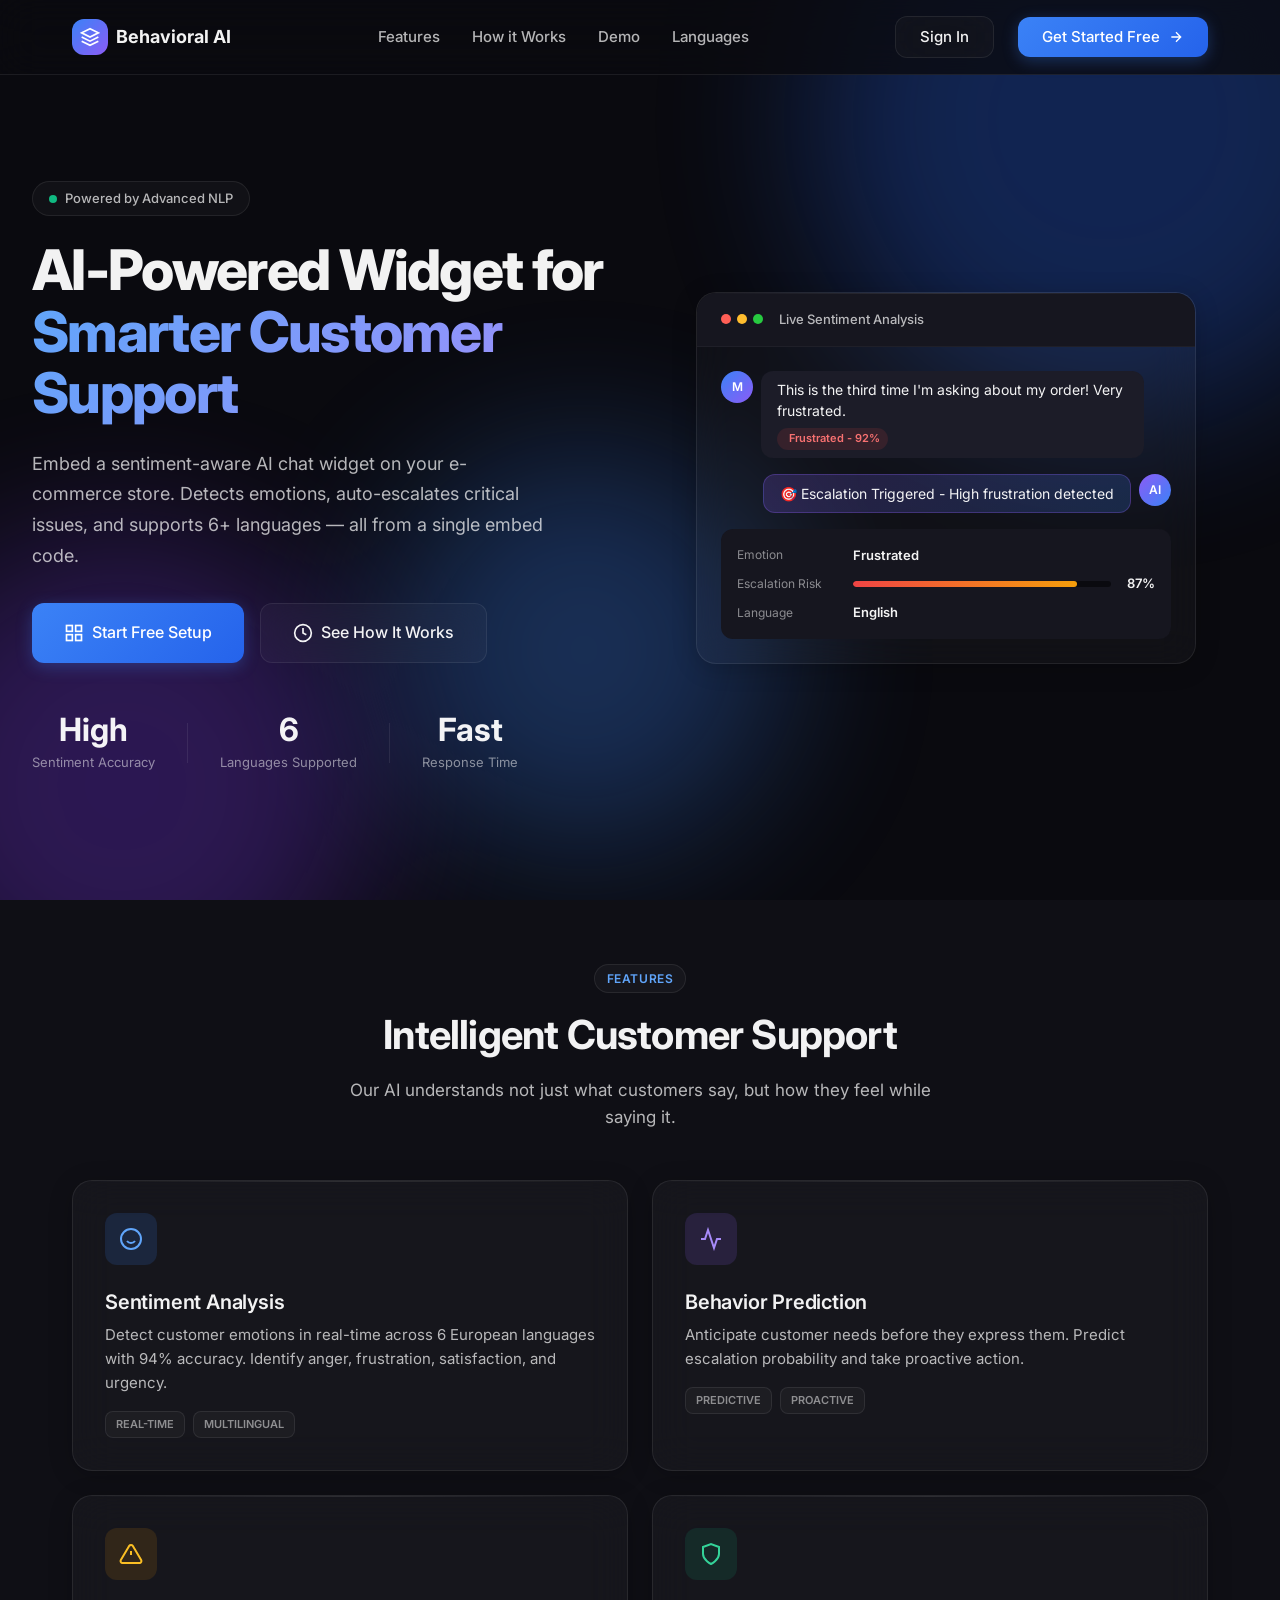
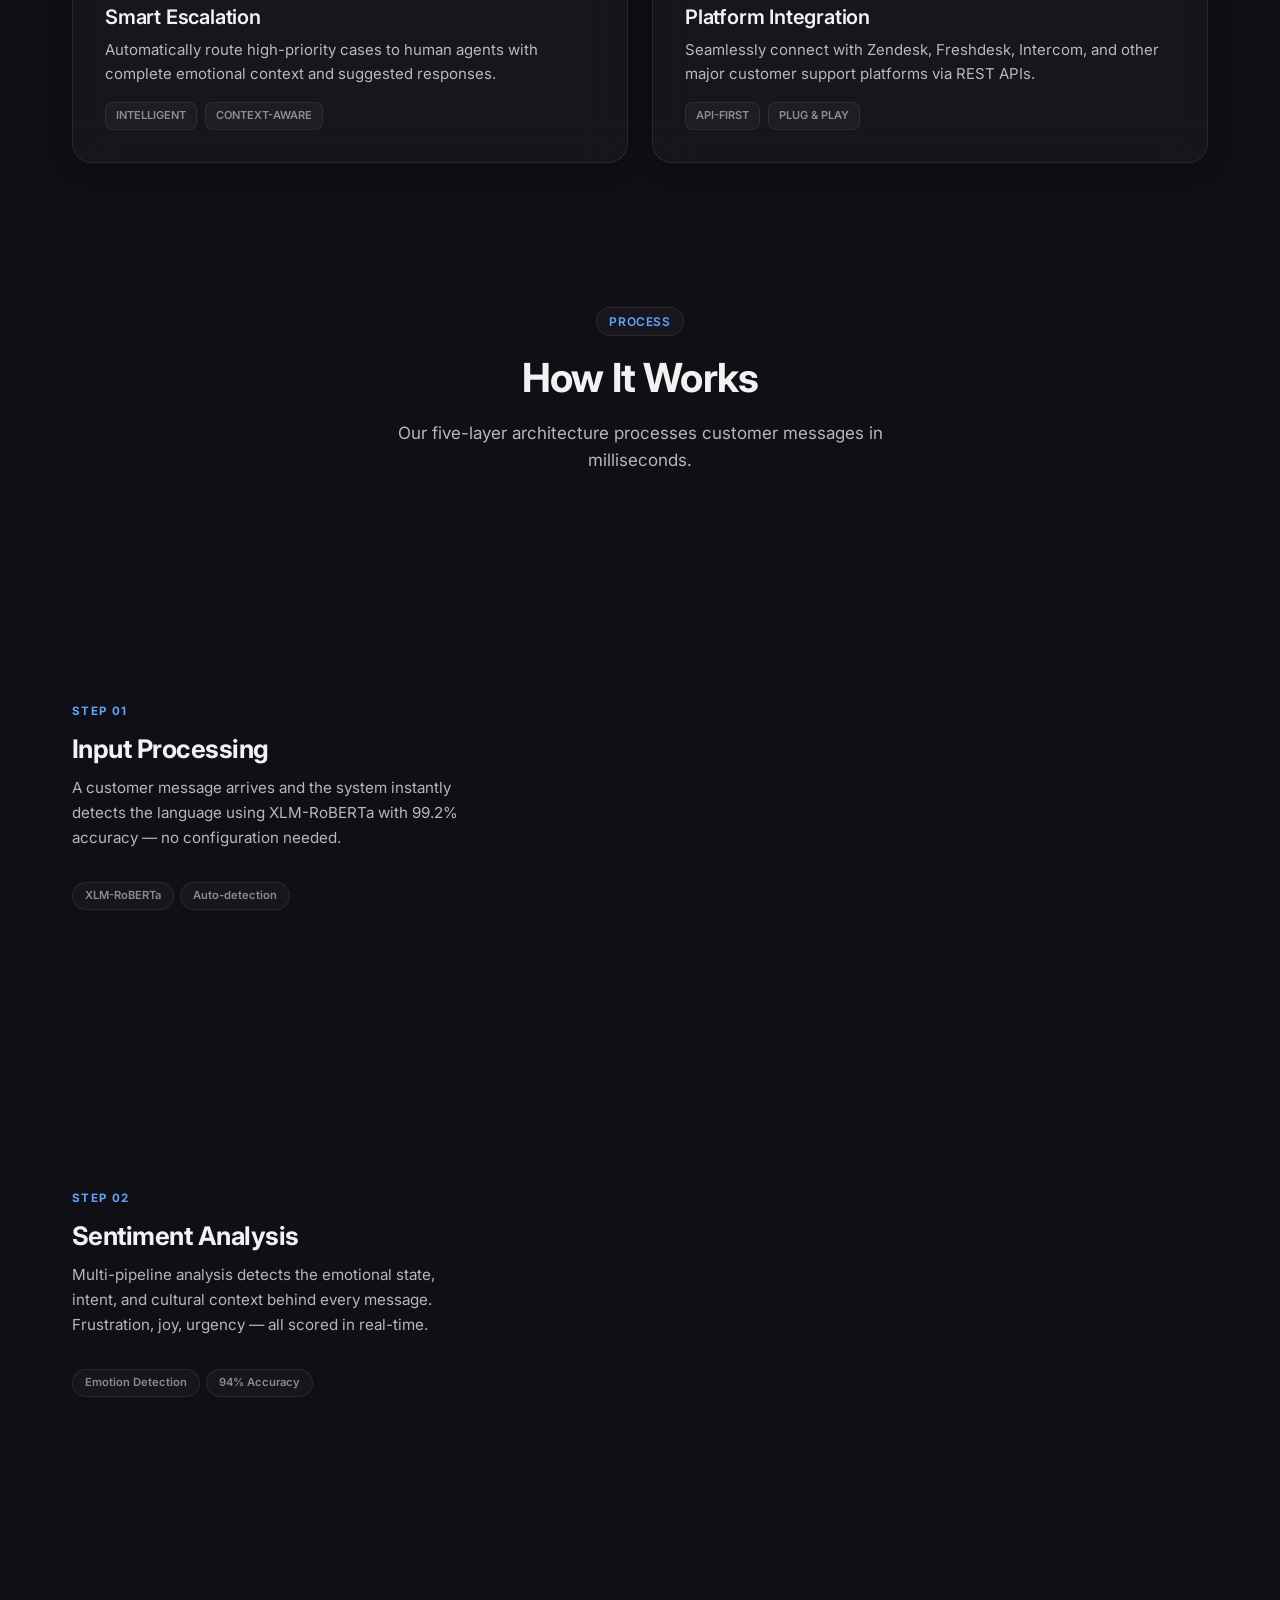
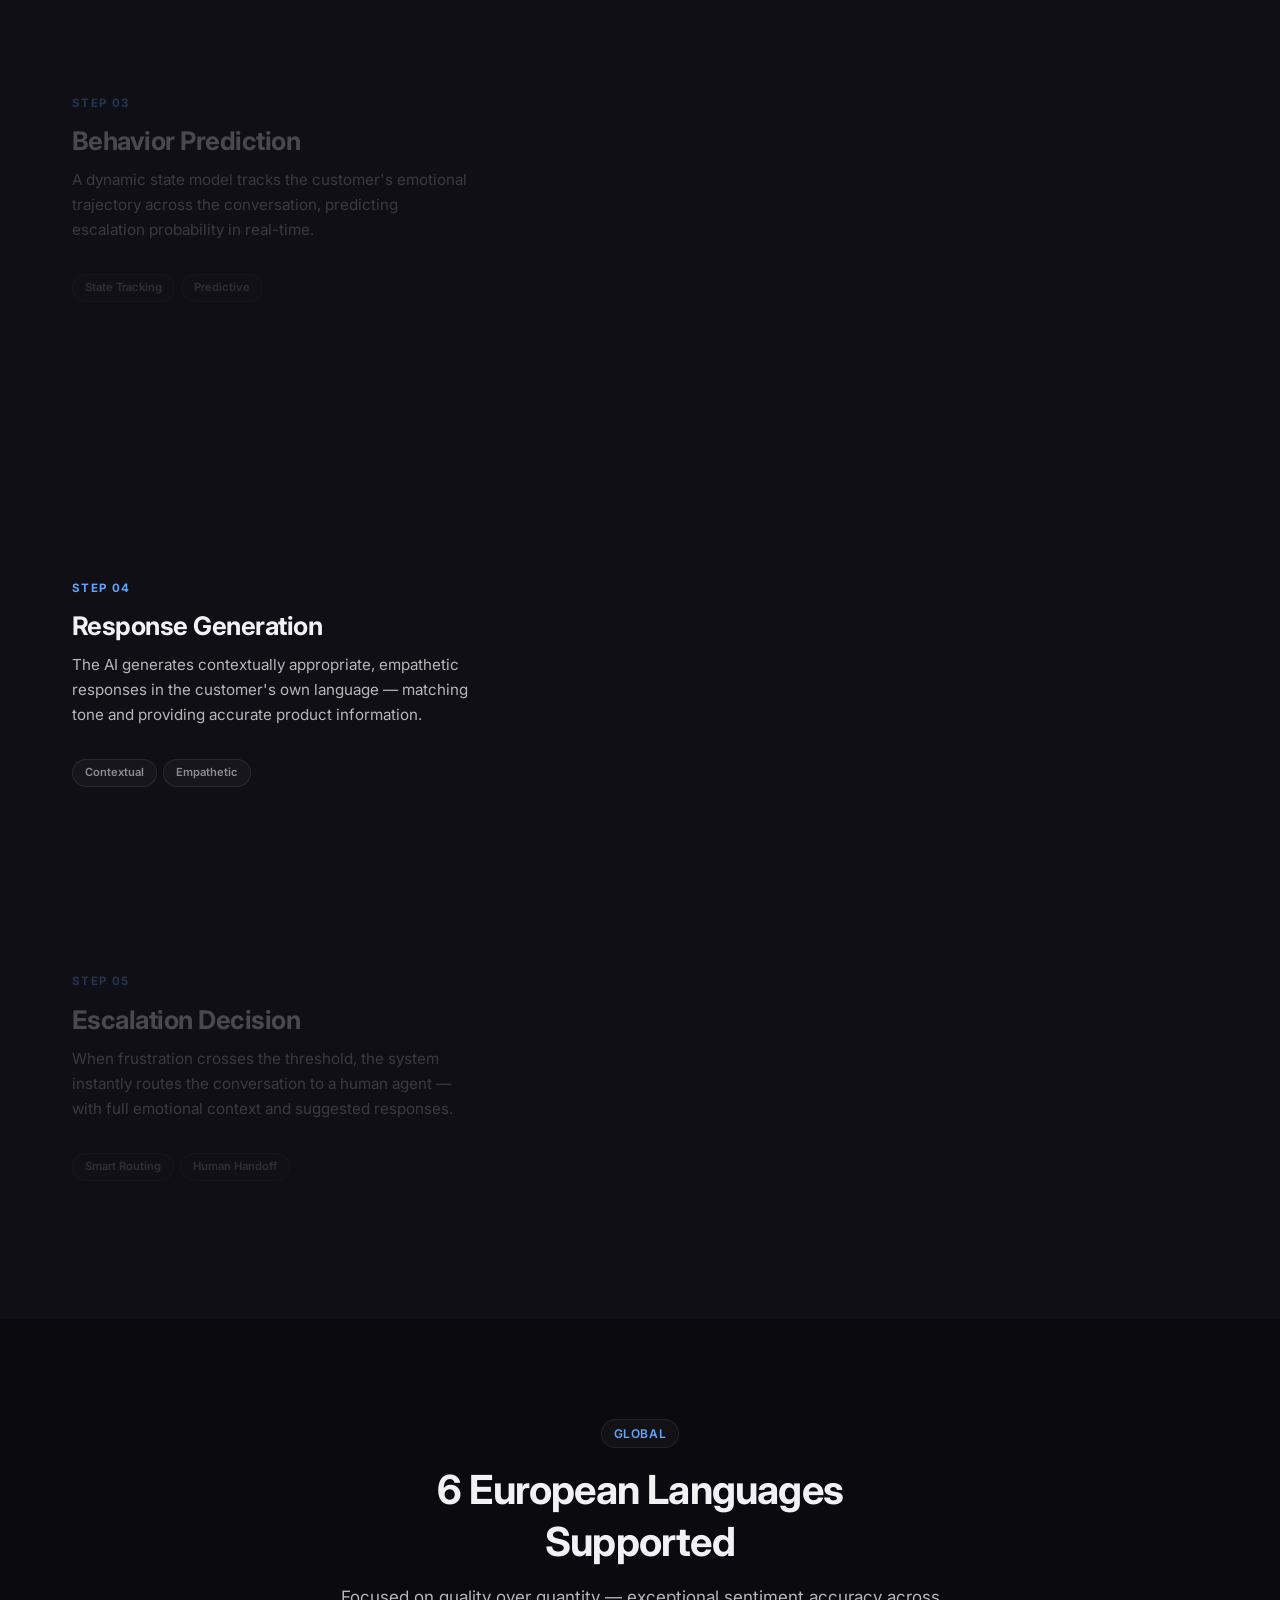
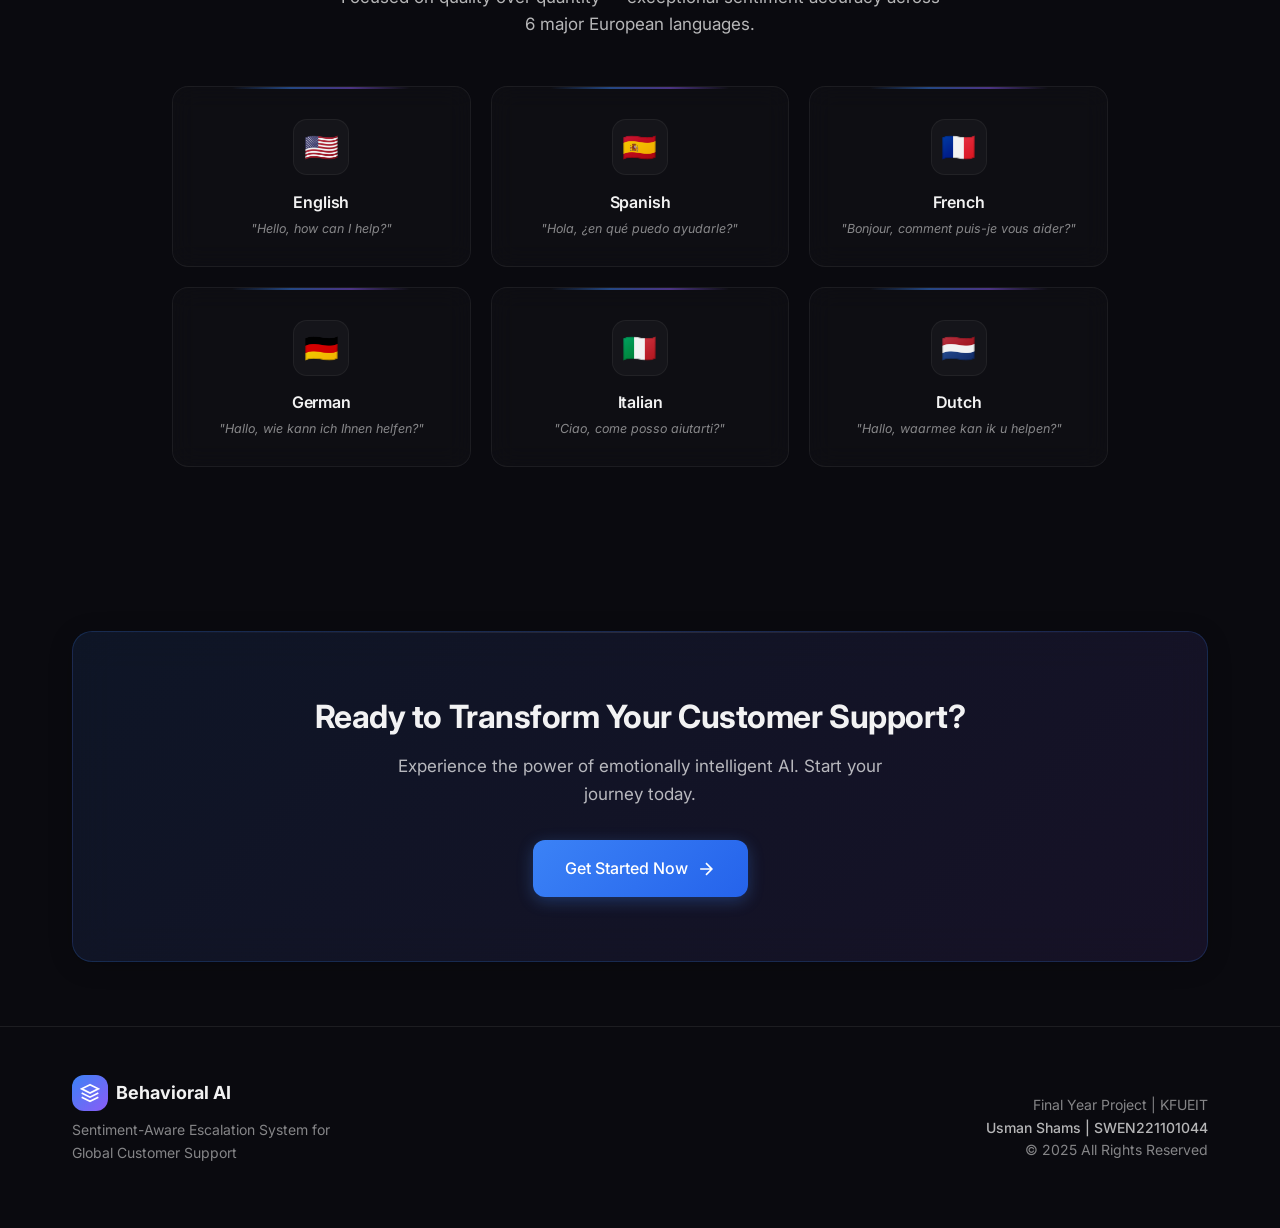
==== frontend/index.html @ 48b60352 "feat: implement initial frontend landing page (index.html) with scroll-animated 'How It Works' secti" ====
<!DOCTYPE html>
<html lang="en">

<head>
    <meta charset="UTF-8">
    <meta name="viewport" content="width=device-width, initial-scale=1.0">
    <meta name="description"
        content="Behavioral Agentic AI - Sentiment-Aware Escalation System for Multilingual Global Customer Support">
    <title>Behavioral Agentic AI | Sentiment-Aware Customer Support</title>

    <!-- Google Fonts -->
    <link rel="preconnect" href="https://fonts.googleapis.com">
    <link rel="preconnect" href="https://fonts.gstatic.com" crossorigin>
    <link href="https://fonts.googleapis.com/css2?family=Inter:wght@300;400;500;600;700;800&display=swap"
        rel="stylesheet">

    <!-- Stylesheets -->
    <link rel="stylesheet" href="css/design-system.css">
    <link rel="stylesheet" href="css/landing.css">

    <!-- Favicon -->
    <link rel="icon" type="image/svg+xml" href="assets/favicon.svg">

    <style>
        /* ═══════════════════════════════════════════════════════
           HOW IT WORKS — SCROLL-ANIMATED STICKY SECTION
           ═══════════════════════════════════════════════════════ */
        .hiw-section {
            position: relative;
            background: var(--bg-secondary);
            padding-bottom: 100px;
        }

        .hiw-header {
            text-align: center;
            padding: 80px 2rem 60px;
            max-width: 600px;
            margin: 0 auto;
        }

        .hiw-track {
            display: flex;
            max-width: 1200px;
            margin: 0 auto;
            gap: 0;
            position: relative;
        }

        /* LEFT: scrolling text steps */
        .hiw-steps {
            flex: 1;
            padding: 0 2rem 1rem 2rem;
        }

        .hiw-step {
            min-height: 55vh;
            display: flex;
            flex-direction: column;
            justify-content: center;
            padding: 2rem 1rem 2rem 0;
            opacity: 0.25;
            transform: translateY(10px);
            transition: opacity 0.5s ease, transform 0.5s ease;
        }

        .hiw-step:first-child {
            padding-top: 3rem;
        }

        .hiw-step:last-child {
            min-height: auto;
            padding-bottom: 2rem;
        }

        .hiw-step.active {
            opacity: 1;
            transform: translateY(0);
        }

        .hiw-step-number {
            font-size: 0.72rem;
            font-weight: 700;
            letter-spacing: 0.12em;
            text-transform: uppercase;
            color: var(--primary-400);
            margin-bottom: 0.75rem;
        }

        .hiw-step-title {
            font-size: 1.6rem;
            font-weight: 700;
            letter-spacing: -0.02em;
            margin-bottom: 0.6rem;
            color: var(--text-primary);
        }

        .hiw-step-desc {
            font-size: 0.95rem;
            color: var(--text-secondary);
            line-height: 1.65;
            max-width: 400px;
        }

        .hiw-step-tags {
            display: flex;
            gap: 6px;
            margin-top: 1rem;
            flex-wrap: wrap;
        }

        .hiw-step-tag {
            padding: 4px 12px;
            border-radius: 20px;
            font-size: 0.7rem;
            font-weight: 600;
            background: var(--glass-bg);
            border: 1px solid var(--glass-border);
            color: var(--text-muted);
        }

        /* RIGHT: sticky visual card */
        .hiw-visual {
            flex: 0 0 480px;
            position: sticky;
            top: calc(50vh - 200px);
            height: fit-content;
            padding: 0 2rem 0 0;
            align-self: flex-start;
            transition: opacity 0.4s ease;
        }

        .hiw-visual.faded {
            opacity: 0;
            pointer-events: none;
        }

        .hiw-card {
            background: var(--glass-bg);
            backdrop-filter: var(--glass-blur);
            -webkit-backdrop-filter: var(--glass-blur);
            border: 1px solid var(--glass-border);
            border-radius: var(--radius-xl);
            box-shadow: var(--glass-shadow-lg);
            overflow: hidden;
        }

        .hiw-card-header {
            padding: 12px 16px;
            background: var(--bg-tertiary);
            border-bottom: 1px solid var(--border-subtle);
            display: flex;
            align-items: center;
            gap: 12px;
        }

        .hiw-card-dots {
            display: flex;
            gap: 6px;
        }

        .hiw-card-dots span {
            width: 10px;
            height: 10px;
            border-radius: 50%;
            background: var(--glass-border);
        }

        .hiw-card-dots span:first-child {
            background: #ff5f56;
        }

        .hiw-card-dots span:nth-child(2) {
            background: #ffbd2e;
        }

        .hiw-card-dots span:last-child {
            background: #27ca40;
        }

        .hiw-card-label {
            font-size: 0.78rem;
            font-weight: 500;
            color: var(--text-muted);
            transition: color 0.3s;
        }

        .hiw-card-body {
            position: relative;
            min-height: 340px;
        }

        /* Individual visual scenes */
        .hiw-scene {
            position: absolute;
            inset: 0;
            padding: 1.25rem;
            display: flex;
            flex-direction: column;
            gap: 12px;
            opacity: 0;
            transform: scale(0.97);
            transition: opacity 0.45s ease, transform 0.45s ease;
            pointer-events: none;
        }

        .hiw-scene.active {
            opacity: 1;
            transform: scale(1);
            pointer-events: auto;
        }

        /* Scene building blocks */
        .scene-msg {
            display: flex;
            align-items: flex-start;
            gap: 8px;
        }

        .scene-msg--right {
            flex-direction: row-reverse;
        }

        .scene-avatar {
            width: 32px;
            height: 32px;
            border-radius: var(--radius-full);
            display: flex;
            align-items: center;
            justify-content: center;
            font-size: 0.7rem;
            font-weight: 700;
            color: #fff;
            flex-shrink: 0;
        }

        .scene-avatar--user {
            background: linear-gradient(135deg, var(--primary-500), var(--secondary-500));
        }

        .scene-avatar--ai {
            background: linear-gradient(135deg, var(--secondary-500), var(--primary-500));
        }

        .scene-bubble {
            background: var(--bg-elevated);
            padding: 10px 14px;
            border-radius: var(--radius-md);
            max-width: 80%;
        }

        .scene-bubble--ai {
            background: linear-gradient(135deg, rgba(139, 92, 246, 0.15), rgba(59, 130, 246, 0.15));
            border: 1px solid rgba(139, 92, 246, 0.25);
        }

        .scene-bubble-text {
            font-size: 0.82rem;
            color: var(--text-primary);
            line-height: 1.5;
        }

        .scene-badge {
            display: inline-flex;
            align-items: center;
            gap: 5px;
            padding: 4px 10px;
            border-radius: var(--radius-full);
            font-size: 0.68rem;
            font-weight: 600;
            margin-top: 4px;
        }

        .scene-badge--neg {
            background: var(--negative-bg);
            color: var(--negative-light);
            border: 1px solid var(--negative-border);
        }

        .scene-badge--pos {
            background: var(--positive-bg);
            color: var(--positive-light);
            border: 1px solid var(--positive-border);
        }

        .scene-badge--warn {
            background: var(--urgent-bg);
            color: var(--urgent-light);
            border: 1px solid var(--urgent-border);
        }

        .scene-badge-dot {
            width: 6px;
            height: 6px;
            border-radius: 50%;
            background: currentColor;
            animation: sceneDotPulse 1.5s ease-in-out infinite;
        }

        @keyframes sceneDotPulse {

            0%,
            100% {
                opacity: 1;
                transform: scale(1);
            }

            50% {
                opacity: 0.5;
                transform: scale(0.7);
            }
        }

        .scene-analysis {
            background: var(--bg-tertiary);
            border-radius: var(--radius-md);
            padding: 12px;
            display: flex;
            flex-direction: column;
            gap: 8px;
        }

        .scene-analysis-row {
            display: flex;
            align-items: center;
            gap: 12px;
        }

        .scene-analysis-label {
            font-size: 0.72rem;
            color: var(--text-muted);
            min-width: 85px;
        }

        .scene-analysis-bar {
            flex: 1;
            height: 6px;
            background: var(--bg-primary);
            border-radius: var(--radius-full);
            overflow: hidden;
        }

        .scene-analysis-fill {
            height: 100%;
            border-radius: var(--radius-full);
            transition: width 0.8s ease;
        }

        .scene-analysis-value {
            font-size: 0.75rem;
            font-weight: 600;
            color: var(--text-primary);
            min-width: 35px;
            text-align: right;
        }

        .scene-escalation {
            display: flex;
            align-items: center;
            gap: 10px;
            padding: 10px 14px;
            border-radius: var(--radius-md);
            background: rgba(245, 87, 108, 0.08);
            border: 1px solid rgba(245, 87, 108, 0.15);
        }

        .scene-escalation-icon {
            width: 32px;
            height: 32px;
            border-radius: 8px;
            background: rgba(245, 87, 108, 0.12);
            display: flex;
            align-items: center;
            justify-content: center;
            flex-shrink: 0;
        }

        .scene-escalation-icon svg {
            width: 16px;
            height: 16px;
            color: #f5576c;
        }

        .scene-escalation-text {
            font-size: 0.78rem;
            color: rgba(255, 255, 255, 0.75);
            line-height: 1.4;
        }

        .scene-escalation-text strong {
            color: #f5576c;
        }

        .scene-response-card {
            background: var(--bg-tertiary);
            border-radius: var(--radius-md);
            padding: 12px 14px;
            border-left: 3px solid var(--primary-500);
        }

        .scene-response-label {
            font-size: 0.65rem;
            font-weight: 700;
            text-transform: uppercase;
            letter-spacing: 0.08em;
            color: var(--primary-400);
            margin-bottom: 5px;
        }

        .scene-response-text {
            font-size: 0.8rem;
            color: var(--text-secondary);
            line-height: 1.5;
        }

        .scene-lang-grid {
            display: grid;
            grid-template-columns: 1fr 1fr;
            gap: 8px;
        }

        .scene-lang-item {
            display: flex;
            align-items: center;
            gap: 8px;
            padding: 8px 10px;
            border-radius: var(--radius-sm);
            background: var(--bg-tertiary);
            transition: background 0.3s;
        }

        .scene-lang-item.highlight {
            background: rgba(102, 126, 234, 0.12);
            border: 1px solid rgba(102, 126, 234, 0.2);
        }

        .scene-lang-flag {
            font-size: 1.2rem;
        }

        .scene-lang-name {
            font-size: 0.75rem;
            color: var(--text-secondary);
            font-weight: 500;
        }

        .scene-lang-detect {
            margin-left: auto;
            font-size: 0.6rem;
            font-weight: 700;
            color: var(--positive-light);
            padding: 2px 6px;
            border-radius: 4px;
            background: var(--positive-bg);
        }

        /* ═══════════════════════════════════════════════════════
           LANGUAGES — PREMIUM REDESIGN
           ═══════════════════════════════════════════════════════ */
        .lang-section {
            background: var(--bg-primary);
            padding: 100px 0;
        }

        .lang-container {
            max-width: 1000px;
            margin: 0 auto;
            padding: 0 2rem;
        }

        .lang-grid {
            display: grid;
            grid-template-columns: repeat(3, 1fr);
            gap: 1.25rem;
        }

        .lang-card {
            background: rgba(255, 255, 255, 0.02);
            backdrop-filter: blur(12px);
            border: 1px solid rgba(255, 255, 255, 0.06);
            border-radius: 16px;
            padding: 2rem 1.5rem 1.75rem;
            display: flex;
            flex-direction: column;
            align-items: center;
            text-align: center;
            gap: 0;
            transition: all 0.35s cubic-bezier(0.4, 0, 0.2, 1);
            position: relative;
            overflow: hidden;
            cursor: default;
        }

        /* Top accent glow line */
        .lang-card::before {
            content: '';
            position: absolute;
            top: 0;
            left: 20%;
            right: 20%;
            height: 2px;
            background: linear-gradient(90deg, transparent, var(--primary-500), var(--secondary-500), transparent);
            opacity: 0.5;
            transition: opacity 0.35s, left 0.35s, right 0.35s;
        }

        .lang-card:hover::before {
            left: 10%;
            right: 10%;
            opacity: 1;
        }

        /* Bottom glow reflection */
        .lang-card::after {
            content: '';
            position: absolute;
            bottom: 0;
            left: 50%;
            transform: translateX(-50%);
            width: 60%;
            height: 50%;
            background: radial-gradient(ellipse at bottom, rgba(102, 126, 234, 0.06), transparent 70%);
            pointer-events: none;
            transition: opacity 0.35s;
            opacity: 0;
        }

        .lang-card:hover::after {
            opacity: 1;
        }

        .lang-card:hover {
            background: rgba(255, 255, 255, 0.04);
            border-color: rgba(255, 255, 255, 0.1);
            transform: translateY(-4px);
            box-shadow: 0 12px 40px rgba(0, 0, 0, 0.3), 0 0 0 1px rgba(102, 126, 234, 0.08);
        }

        /* Flag with subtle glow backdrop */
        .lang-flag-wrap {
            width: 56px;
            height: 56px;
            display: flex;
            align-items: center;
            justify-content: center;
            border-radius: 14px;
            background: rgba(255, 255, 255, 0.03);
            border: 1px solid rgba(255, 255, 255, 0.05);
            margin-bottom: 0.9rem;
            position: relative;
            transition: all 0.35s;
        }

        .lang-card:hover .lang-flag-wrap {
            background: rgba(102, 126, 234, 0.08);
            border-color: rgba(102, 126, 234, 0.15);
            box-shadow: 0 0 20px rgba(102, 126, 234, 0.12);
        }

        .lang-flag {
            font-size: 1.75rem;
            line-height: 1;
        }

        .lang-name {
            font-size: 1rem;
            font-weight: 600;
            color: var(--text-primary);
            margin-bottom: 0.3rem;
            letter-spacing: -0.01em;
        }

        .lang-greeting {
            font-size: 0.78rem;
            color: var(--text-muted);
            font-style: italic;
            line-height: 1.4;
        }



        /* ═══════════════════════════════════════════════════════
           RESPONSIVE — HOW IT WORKS
           ═══════════════════════════════════════════════════════ */
        @media (max-width: 900px) {
            .hiw-track {
                flex-direction: column;
            }

            .hiw-visual {
                position: relative;
                top: 0;
                flex: none;
                width: 100%;
                padding: 0 1rem;
                margin-bottom: 2rem;
            }

            .hiw-steps {
                padding: 0 1rem 2rem;
            }

            .hiw-step {
                min-height: auto;
                padding: 2rem 0;
            }

            .lang-grid {
                grid-template-columns: repeat(2, 1fr);
            }
        }

        @media (max-width: 600px) {
            .lang-grid {
                grid-template-columns: 1fr;
            }
        }
    </style>
</head>

<body>
    <!-- Animated Gradient Background -->
    <div class="gradient-bg">
        <div class="gradient-orb gradient-orb--1"></div>
        <div class="gradient-orb gradient-orb--2"></div>
        <div class="gradient-orb gradient-orb--3"></div>
    </div>

    <!-- Navigation -->
    <nav class="landing-nav">
        <div class="landing-nav-container">
            <a href="#" class="landing-logo">
                <div class="landing-logo-icon">
                    <svg viewBox="0 0 24 24" fill="none" stroke="currentColor" stroke-width="2">
                        <path d="M12 2L2 7l10 5 10-5-10-5z" />
                        <path d="M2 17l10 5 10-5" />
                        <path d="M2 12l10 5 10-5" />
                    </svg>
                </div>
                <span class="landing-logo-text">Behavioral AI</span>
            </a>

            <div class="landing-nav-links">
                <a href="#features" class="landing-nav-link">Features</a>
                <a href="#how-it-works" class="landing-nav-link">How it Works</a>
                <a href="#demo" class="landing-nav-link">Demo</a>
                <a href="#languages" class="landing-nav-link">Languages</a>
            </div>

            <div class="landing-nav-actions">
                <a href="pages/login.html" class="btn btn-secondary" style="margin-right: 8px;">Sign In</a>
                <a href="pages/signup.html" class="btn btn-primary">
                    Get Started Free
                    <svg width="16" height="16" viewBox="0 0 24 24" fill="none" stroke="currentColor" stroke-width="2">
                        <path d="M5 12h14M12 5l7 7-7 7" />
                    </svg>
                </a>
            </div>
        </div>
    </nav>

    <!-- Hero Section (KEPT — only buttons updated) -->
    <section class="hero">
        <div class="hero-container">
            <div class="hero-badge">
                <span class="hero-badge-dot"></span>
                <span>Powered by Advanced NLP</span>
            </div>

            <h1 class="hero-title">
                <span class="hero-title-line">AI-Powered Widget for</span>
                <span class="hero-title-line hero-title-gradient">Smarter Customer Support</span>
            </h1>

            <p class="hero-subtitle">
                Embed a sentiment-aware AI chat widget on your e-commerce store. Detects emotions,
                auto-escalates critical issues, and supports 6+ languages — all from a single embed code.
            </p>

            <div class="hero-actions">
                <a href="pages/signup.html" class="btn btn-primary btn-lg">
                    <svg width="20" height="20" viewBox="0 0 24 24" fill="none" stroke="currentColor" stroke-width="2">
                        <rect x="3" y="3" width="7" height="7" />
                        <rect x="14" y="3" width="7" height="7" />
                        <rect x="14" y="14" width="7" height="7" />
                        <rect x="3" y="14" width="7" height="7" />
                    </svg>
                    Start Free Setup
                </a>
                <a href="#how-it-works" class="btn btn-secondary btn-lg">
                    <svg width="20" height="20" viewBox="0 0 24 24" fill="none" stroke="currentColor" stroke-width="2">
                        <circle cx="12" cy="12" r="10" />
                        <polyline points="12 6 12 12 16 14" />
                    </svg>
                    See How It Works
                </a>
            </div>

            <div class="hero-stats">
                <div class="hero-stat">
                    <span class="hero-stat-value">High</span>
                    <span class="hero-stat-label">Sentiment Accuracy</span>
                </div>
                <div class="hero-stat-divider"></div>
                <div class="hero-stat">
                    <span class="hero-stat-value">6</span>
                    <span class="hero-stat-label">Languages Supported</span>
                </div>
                <div class="hero-stat-divider"></div>
                <div class="hero-stat">
                    <span class="hero-stat-value">Fast</span>
                    <span class="hero-stat-label">Response Time</span>
                </div>
            </div>
        </div>

        <!-- Hero Visual (UNCHANGED) -->
        <div class="hero-visual">
            <div class="hero-visual-card glass-card">
                <div class="hero-visual-header">
                    <div class="hero-visual-dots">
                        <span></span><span></span><span></span>
                    </div>
                    <span class="hero-visual-title">Live Sentiment Analysis</span>
                </div>
                <div class="hero-visual-content">
                    <div class="demo-message demo-message--customer">
                        <div class="demo-message-avatar">M</div>
                        <div class="demo-message-bubble">
                            <span class="demo-message-text">This is the third time I'm asking about my order! Very
                                frustrated.</span>
                            <span class="demo-message-sentiment demo-message-sentiment--negative">
                                <span class="sentiment-dot sentiment-dot--negative"></span>
                                Frustrated - 92%
                            </span>
                        </div>
                    </div>
                    <div class="demo-message demo-message--ai">
                        <div class="demo-message-bubble">
                            <span class="demo-message-text">🎯 Escalation Triggered - High frustration detected</span>
                        </div>
                        <div class="demo-message-avatar demo-message-avatar--ai">AI</div>
                    </div>
                    <div class="demo-analysis">
                        <div class="demo-analysis-item">
                            <span class="demo-analysis-label">Emotion</span>
                            <span class="demo-analysis-value">Frustrated</span>
                        </div>
                        <div class="demo-analysis-item">
                            <span class="demo-analysis-label">Escalation Risk</span>
                            <div class="demo-analysis-bar">
                                <div class="demo-analysis-bar-fill" style="width: 87%"></div>
                            </div>
                            <span class="demo-analysis-value">87%</span>
                        </div>
                        <div class="demo-analysis-item">
                            <span class="demo-analysis-label">Language</span>
                            <span class="demo-analysis-value">English</span>
                        </div>
                    </div>
                </div>
            </div>
        </div>
    </section>

    <!-- Features Section (UNCHANGED) -->
    <section id="features" class="features">
        <div class="section-container">
            <div class="section-header">
                <span class="section-badge">Features</span>
                <h2 class="section-title">Intelligent Customer Support</h2>
                <p class="section-subtitle">
                    Our AI understands not just what customers say, but how they feel while saying it.
                </p>
            </div>

            <div class="features-grid">
                <div class="feature-card glass-card">
                    <div class="feature-icon feature-icon--blue">
                        <svg width="24" height="24" viewBox="0 0 24 24" fill="none" stroke="currentColor"
                            stroke-width="2">
                            <circle cx="12" cy="12" r="10" />
                            <path d="M8 14s1.5 2 4 2 4-2 4-2" />
                            <line x1="9" y1="9" x2="9.01" y2="9" />
                            <line x1="15" y1="9" x2="15.01" y2="9" />
                        </svg>
                    </div>
                    <h3 class="feature-title">Sentiment Analysis</h3>
                    <p class="feature-description">
                        Detect customer emotions in real-time across 6 European languages with 94% accuracy.
                        Identify anger, frustration, satisfaction, and urgency.
                    </p>
                    <div class="feature-tags">
                        <span class="feature-tag">Real-time</span>
                        <span class="feature-tag">Multilingual</span>
                    </div>
                </div>

                <div class="feature-card glass-card">
                    <div class="feature-icon feature-icon--purple">
                        <svg width="24" height="24" viewBox="0 0 24 24" fill="none" stroke="currentColor"
                            stroke-width="2">
                            <path d="M22 12h-4l-3 9L9 3l-3 9H2" />
                        </svg>
                    </div>
                    <h3 class="feature-title">Behavior Prediction</h3>
                    <p class="feature-description">
                        Anticipate customer needs before they express them. Predict escalation probability
                        and take proactive action.
                    </p>
                    <div class="feature-tags">
                        <span class="feature-tag">Predictive</span>
                        <span class="feature-tag">Proactive</span>
                    </div>
                </div>

                <div class="feature-card glass-card">
                    <div class="feature-icon feature-icon--orange">
                        <svg width="24" height="24" viewBox="0 0 24 24" fill="none" stroke="currentColor"
                            stroke-width="2">
                            <path
                                d="M10.29 3.86L1.82 18a2 2 0 0 0 1.71 3h16.94a2 2 0 0 0 1.71-3L13.71 3.86a2 2 0 0 0-3.42 0z" />
                            <line x1="12" y1="9" x2="12" y2="13" />
                            <line x1="12" y1="17" x2="12.01" y2="17" />
                        </svg>
                    </div>
                    <h3 class="feature-title">Smart Escalation</h3>
                    <p class="feature-description">
                        Automatically route high-priority cases to human agents with complete emotional
                        context and suggested responses.
                    </p>
                    <div class="feature-tags">
                        <span class="feature-tag">Intelligent</span>
                        <span class="feature-tag">Context-Aware</span>
                    </div>
                </div>

                <div class="feature-card glass-card">
                    <div class="feature-icon feature-icon--green">
                        <svg width="24" height="24" viewBox="0 0 24 24" fill="none" stroke="currentColor"
                            stroke-width="2">
                            <path d="M12 22s8-4 8-10V5l-8-3-8 3v7c0 6 8 10 8 10z" />
                        </svg>
                    </div>
                    <h3 class="feature-title">Platform Integration</h3>
                    <p class="feature-description">
                        Seamlessly connect with Zendesk, Freshdesk, Intercom, and other major
                        customer support platforms via REST APIs.
                    </p>
                    <div class="feature-tags">
                        <span class="feature-tag">API-First</span>
                        <span class="feature-tag">Plug & Play</span>
                    </div>
                </div>
            </div>
        </div>
    </section>

    <!-- ═══════════════════════════════════════════════════════
         HOW IT WORKS — SCROLL-ANIMATED SECTION
         ═══════════════════════════════════════════════════════ -->
    <section id="how-it-works" class="hiw-section">
        <div class="hiw-header">
            <span class="section-badge">Process</span>
            <h2 class="section-title">How It Works</h2>
            <p class="section-subtitle">
                Our five-layer architecture processes customer messages in milliseconds.
            </p>
        </div>

        <div class="hiw-track">
            <!-- LEFT: scrolling steps -->
            <div class="hiw-steps">
                <div class="hiw-step active" data-step="0">
                    <div class="hiw-step-number">Step 01</div>
                    <h3 class="hiw-step-title">Input Processing</h3>
                    <p class="hiw-step-desc">
                        A customer message arrives and the system instantly detects the language using XLM-RoBERTa
                        with 99.2% accuracy — no configuration needed.
                    </p>
                    <div class="hiw-step-tags">
                        <span class="hiw-step-tag">XLM-RoBERTa</span>
                        <span class="hiw-step-tag">Auto-detection</span>
                    </div>
                </div>

                <div class="hiw-step" data-step="1">
                    <div class="hiw-step-number">Step 02</div>
                    <h3 class="hiw-step-title">Sentiment Analysis</h3>
                    <p class="hiw-step-desc">
                        Multi-pipeline analysis detects the emotional state, intent, and cultural context
                        behind every message. Frustration, joy, urgency — all scored in real-time.
                    </p>
                    <div class="hiw-step-tags">
                        <span class="hiw-step-tag">Emotion Detection</span>
                        <span class="hiw-step-tag">94% Accuracy</span>
                    </div>
                </div>

                <div class="hiw-step" data-step="2">
                    <div class="hiw-step-number">Step 03</div>
                    <h3 class="hiw-step-title">Behavior Prediction</h3>
                    <p class="hiw-step-desc">
                        A dynamic state model tracks the customer's emotional trajectory across the
                        conversation, predicting escalation probability in real-time.
                    </p>
                    <div class="hiw-step-tags">
                        <span class="hiw-step-tag">State Tracking</span>
                        <span class="hiw-step-tag">Predictive</span>
                    </div>
                </div>

                <div class="hiw-step" data-step="3">
                    <div class="hiw-step-number">Step 04</div>
                    <h3 class="hiw-step-title">Response Generation</h3>
                    <p class="hiw-step-desc">
                        The AI generates contextually appropriate, empathetic responses in the customer's
                        own language — matching tone and providing accurate product information.
                    </p>
                    <div class="hiw-step-tags">
                        <span class="hiw-step-tag">Contextual</span>
                        <span class="hiw-step-tag">Empathetic</span>
                    </div>
                </div>

                <div class="hiw-step" data-step="4">
                    <div class="hiw-step-number">Step 05</div>
                    <h3 class="hiw-step-title">Escalation Decision</h3>
                    <p class="hiw-step-desc">
                        When frustration crosses the threshold, the system instantly routes the conversation
                        to a human agent — with full emotional context and suggested responses.
                    </p>
                    <div class="hiw-step-tags">
                        <span class="hiw-step-tag">Smart Routing</span>
                        <span class="hiw-step-tag">Human Handoff</span>
                    </div>
                </div>
            </div>

            <!-- RIGHT: sticky interactive visual -->
            <div class="hiw-visual">
                <div class="hiw-card" id="hiwCard">
                    <div class="hiw-card-header">
                        <div class="hiw-card-dots"><span></span><span></span><span></span></div>
                        <span class="hiw-card-label" id="hiwCardLabel">Input Processing</span>
                    </div>
                    <div class="hiw-card-body">

                        <!-- Scene 0: Input Processing -->
                        <div class="hiw-scene active" data-scene="0">
                            <div class="scene-msg">
                                <div class="scene-avatar scene-avatar--user">M</div>
                                <div class="scene-bubble">
                                    <div class="scene-bubble-text">This is the third time I'm asking about my
                                        order! Very frustrated.</div>
                                </div>
                            </div>
                            <div class="scene-analysis">
                                <div class="scene-analysis-row">
                                    <span class="scene-analysis-label">Language</span>
                                    <span class="scene-analysis-value" style="color: var(--primary-400);">English</span>
                                </div>
                                <div class="scene-analysis-row">
                                    <span class="scene-analysis-label">Confidence</span>
                                    <div class="scene-analysis-bar">
                                        <div class="scene-analysis-fill"
                                            style="width:99%;background:linear-gradient(90deg,var(--primary-500),var(--secondary-500));">
                                        </div>
                                    </div>
                                    <span class="scene-analysis-value">99.2%</span>
                                </div>
                                <div class="scene-analysis-row">
                                    <span class="scene-analysis-label">Tokens</span>
                                    <span class="scene-analysis-value">14</span>
                                </div>
                            </div>
                            <div class="scene-lang-grid">
                                <div class="scene-lang-item highlight">
                                    <span class="scene-lang-flag">🇺🇸</span>
                                    <span class="scene-lang-name">English</span>
                                    <span class="scene-lang-detect">✓</span>
                                </div>
                                <div class="scene-lang-item">
                                    <span class="scene-lang-flag">🇪🇸</span>
                                    <span class="scene-lang-name">Spanish</span>
                                </div>
                                <div class="scene-lang-item">
                                    <span class="scene-lang-flag">🇫🇷</span>
                                    <span class="scene-lang-name">French</span>
                                </div>
                                <div class="scene-lang-item">
                                    <span class="scene-lang-flag">🇩🇪</span>
                                    <span class="scene-lang-name">German</span>
                                </div>
                            </div>
                        </div>

                        <!-- Scene 1: Sentiment Analysis -->
                        <div class="hiw-scene" data-scene="1">
                            <div class="scene-msg">
                                <div class="scene-avatar scene-avatar--user">M</div>
                                <div class="scene-bubble">
                                    <div class="scene-bubble-text">This is the third time I'm asking about my
                                        order! Very frustrated.</div>
                                    <div class="scene-badge scene-badge--neg">
                                        <span class="scene-badge-dot"></span>
                                        Frustrated — 92%
                                    </div>
                                </div>
                            </div>
                            <div class="scene-analysis">
                                <div class="scene-analysis-row">
                                    <span class="scene-analysis-label">Frustration</span>
                                    <div class="scene-analysis-bar">
                                        <div class="scene-analysis-fill"
                                            style="width:92%;background:linear-gradient(90deg,var(--negative),#f5576c);">
                                        </div>
                                    </div>
                                    <span class="scene-analysis-value">92%</span>
                                </div>
                                <div class="scene-analysis-row">
                                    <span class="scene-analysis-label">Anger</span>
                                    <div class="scene-analysis-bar">
                                        <div class="scene-analysis-fill"
                                            style="width:78%;background:linear-gradient(90deg,var(--urgent), #ffa726);">
                                        </div>
                                    </div>
                                    <span class="scene-analysis-value">78%</span>
                                </div>
                                <div class="scene-analysis-row">
                                    <span class="scene-analysis-label">Urgency</span>
                                    <div class="scene-analysis-bar">
                                        <div class="scene-analysis-fill"
                                            style="width:85%;background:linear-gradient(90deg,var(--urgent), #ffa726);">
                                        </div>
                                    </div>
                                    <span class="scene-analysis-value">85%</span>
                                </div>
                                <div class="scene-analysis-row">
                                    <span class="scene-analysis-label">Satisfaction</span>
                                    <div class="scene-analysis-bar">
                                        <div class="scene-analysis-fill"
                                            style="width:8%;background:linear-gradient(90deg,var(--positive),#2ed573);">
                                        </div>
                                    </div>
                                    <span class="scene-analysis-value">8%</span>
                                </div>
                            </div>
                        </div>

                        <!-- Scene 2: Behavior Prediction -->
                        <div class="hiw-scene" data-scene="2">
                            <div class="scene-analysis" style="gap:10px;">
                                <div class="scene-analysis-row">
                                    <span class="scene-analysis-label">Escalation Risk</span>
                                    <div class="scene-analysis-bar" style="height:8px;">
                                        <div class="scene-analysis-fill"
                                            style="width:87%;background:linear-gradient(90deg,var(--urgent),var(--negative));">
                                        </div>
                                    </div>
                                    <span class="scene-analysis-value" style="color:var(--negative-light);">87%</span>
                                </div>
                                <div class="scene-analysis-row">
                                    <span class="scene-analysis-label">Churn Risk</span>
                                    <div class="scene-analysis-bar" style="height:8px;">
                                        <div class="scene-analysis-fill"
                                            style="width:72%;background:linear-gradient(90deg,var(--urgent),#f5576c);">
                                        </div>
                                    </div>
                                    <span class="scene-analysis-value" style="color:var(--urgent-light);">72%</span>
                                </div>
                                <div class="scene-analysis-row">
                                    <span class="scene-analysis-label">Resolution</span>
                                    <div class="scene-analysis-bar" style="height:8px;">
                                        <div class="scene-analysis-fill"
                                            style="width:35%;background:linear-gradient(90deg,var(--positive),#2ed573);">
                                        </div>
                                    </div>
                                    <span class="scene-analysis-value">35%</span>
                                </div>
                            </div>
                            <div class="scene-badge scene-badge--warn" style="align-self:flex-start;">
                                <span class="scene-badge-dot"></span>
                                ⚠ High escalation probability — emotional trajectory rising
                            </div>
                            <div class="scene-analysis">
                                <div class="scene-analysis-row">
                                    <span class="scene-analysis-label">Trajectory</span>
                                    <span class="scene-analysis-value" style="color:var(--negative-light);">↑
                                        Worsening</span>
                                </div>
                                <div class="scene-analysis-row">
                                    <span class="scene-analysis-label">Repeat Issue</span>
                                    <span class="scene-analysis-value" style="color:var(--urgent-light);">Yes (3rd
                                        contact)</span>
                                </div>
                            </div>
                        </div>

                        <!-- Scene 3: Response Generation -->
                        <div class="hiw-scene" data-scene="3">
                            <div class="scene-msg">
                                <div class="scene-avatar scene-avatar--user">M</div>
                                <div class="scene-bubble">
                                    <div class="scene-bubble-text">This is the third time I'm asking about my
                                        order!</div>
                                    <div class="scene-badge scene-badge--neg">
                                        <span class="scene-badge-dot"></span>Frustrated — 92%
                                    </div>
                                </div>
                            </div>
                            <div class="scene-response-card">
                                <div class="scene-response-label">AI-Generated Response</div>
                                <div class="scene-response-text">
                                    I sincerely apologize for the repeated inconvenience, and I completely understand
                                    your frustration. Let me locate your order right away. Can you share your order
                                    number so I can give you an immediate update?
                                </div>
                            </div>
                            <div class="scene-msg scene-msg--right">
                                <div class="scene-avatar scene-avatar--ai">AI</div>
                                <div class="scene-bubble scene-bubble--ai">
                                    <div class="scene-bubble-text">I sincerely apologize. Let me locate your order
                                        right away…</div>
                                </div>
                            </div>
                        </div>

                        <!-- Scene 4: Escalation Decision -->
                        <div class="hiw-scene" data-scene="4">
                            <div class="scene-escalation">
                                <div class="scene-escalation-icon">
                                    <svg viewBox="0 0 24 24" fill="none" stroke="currentColor" stroke-width="2">
                                        <path
                                            d="M10.29 3.86L1.82 18a2 2 0 0 0 1.71 3h16.94a2 2 0 0 0 1.71-3L13.71 3.86a2 2 0 0 0-3.42 0z" />
                                        <line x1="12" y1="9" x2="12" y2="13" />
                                        <line x1="12" y1="17" x2="12.01" y2="17" />
                                    </svg>
                                </div>
                                <div class="scene-escalation-text">
                                    <strong>Auto-Escalation Triggered</strong><br>
                                    Frustration threshold exceeded — routing to human agent.
                                </div>
                            </div>
                            <div class="scene-analysis">
                                <div class="scene-analysis-row">
                                    <span class="scene-analysis-label">Routed to</span>
                                    <span class="scene-analysis-value" style="color:var(--positive-light);">Agent Sarah
                                        M.</span>
                                </div>
                                <div class="scene-analysis-row">
                                    <span class="scene-analysis-label">Context</span>
                                    <span class="scene-analysis-value">Full history attached</span>
                                </div>
                                <div class="scene-analysis-row">
                                    <span class="scene-analysis-label">Priority</span>
                                    <span class="scene-analysis-value"
                                        style="color:var(--negative-light);">Critical</span>
                                </div>
                            </div>
                            <div class="scene-response-card" style="border-left-color:var(--positive);">
                                <div class="scene-response-label" style="color:var(--positive-light);">Suggested
                                    Response for Agent</div>
                                <div class="scene-response-text">
                                    "Hello! I can see this is your 3rd contact about this order. I'm personally going to
                                    resolve this for you right now…"
                                </div>
                            </div>
                        </div>

                    </div>
                </div>
            </div>
        </div>
    </section>

    <!-- ═══════════════════════════════════════════════════════
         LANGUAGES — ENHANCED SECTION
         ═══════════════════════════════════════════════════════ -->
    <section id="languages" class="lang-section">
        <div class="lang-container">
            <div class="section-header">
                <span class="section-badge">Global</span>
                <h2 class="section-title">6 European Languages Supported</h2>
                <p class="section-subtitle">
                    Focused on quality over quantity — exceptional sentiment accuracy across 6 major European languages.
                </p>
            </div>

            <div class="lang-grid">
                <div class="lang-card">
                    <div class="lang-flag-wrap"><span class="lang-flag">🇺🇸</span></div>
                    <div class="lang-name">English</div>
                    <div class="lang-greeting">"Hello, how can I help?"</div>
                </div>
                <div class="lang-card">
                    <div class="lang-flag-wrap"><span class="lang-flag">🇪🇸</span></div>
                    <div class="lang-name">Spanish</div>
                    <div class="lang-greeting">"Hola, ¿en qué puedo ayudarle?"</div>
                </div>
                <div class="lang-card">
                    <div class="lang-flag-wrap"><span class="lang-flag">🇫🇷</span></div>
                    <div class="lang-name">French</div>
                    <div class="lang-greeting">"Bonjour, comment puis-je vous aider?"</div>
                </div>
                <div class="lang-card">
                    <div class="lang-flag-wrap"><span class="lang-flag">🇩🇪</span></div>
                    <div class="lang-name">German</div>
                    <div class="lang-greeting">"Hallo, wie kann ich Ihnen helfen?"</div>
                </div>
                <div class="lang-card">
                    <div class="lang-flag-wrap"><span class="lang-flag">🇮🇹</span></div>
                    <div class="lang-name">Italian</div>
                    <div class="lang-greeting">"Ciao, come posso aiutarti?"</div>
                </div>
                <div class="lang-card">
                    <div class="lang-flag-wrap"><span class="lang-flag">🇳🇱</span></div>
                    <div class="lang-name">Dutch</div>
                    <div class="lang-greeting">"Hallo, waarmee kan ik u helpen?"</div>
                </div>
            </div>
        </div>
    </section>

    <!-- CTA Section (UNCHANGED) -->
    <section class="cta">
        <div class="section-container">
            <div class="cta-card glass-card">
                <div class="cta-content">
                    <h2 class="cta-title">Ready to Transform Your Customer Support?</h2>
                    <p class="cta-text">
                        Experience the power of emotionally intelligent AI. Start your journey today.
                    </p>
                    <a href="pages/client-dashboard.html" class="btn btn-primary btn-lg">
                        Get Started Now
                        <svg width="20" height="20" viewBox="0 0 24 24" fill="none" stroke="currentColor"
                            stroke-width="2">
                            <path d="M5 12h14M12 5l7 7-7 7" />
                        </svg>
                    </a>
                </div>
            </div>
        </div>
    </section>

    <!-- Footer (UNCHANGED) -->
    <footer class="footer">
        <div class="footer-container">
            <div class="footer-brand">
                <div class="landing-logo">
                    <div class="landing-logo-icon">
                        <svg viewBox="0 0 24 24" fill="none" stroke="currentColor" stroke-width="2">
                            <path d="M12 2L2 7l10 5 10-5-10-5z" />
                            <path d="M2 17l10 5 10-5" />
                            <path d="M2 12l10 5 10-5" />
                        </svg>
                    </div>
                    <span class="landing-logo-text">Behavioral AI</span>
                </div>
                <p class="footer-brand-text">
                    Sentiment-Aware Escalation System for Global Customer Support
                </p>
            </div>

            <div class="footer-info">
                <p class="footer-project">Final Year Project | KFUEIT</p>
                <p class="footer-author">Usman Shams | SWEN221101044</p>
                <p class="footer-year">© 2025 All Rights Reserved</p>
            </div>
        </div>
    </footer>

    <!-- Scripts -->
    <script src="js/landing.js"></script>

    <!-- How It Works scroll logic + Language bar animation -->
    <script>
        document.addEventListener('DOMContentLoaded', () => {
            // ═══════════════════════════════════════════════════════
            // HOW IT WORKS — Scroll-driven step switcher
            // ═══════════════════════════════════════════════════════
            const steps = document.querySelectorAll('.hiw-step');
            const scenes = document.querySelectorAll('.hiw-scene');
            const cardLabel = document.getElementById('hiwCardLabel');
            const labels = [
                'Input Processing',
                'Sentiment Analysis',
                'Behavior Prediction',
                'Response Generation',
                'Escalation Decision'
            ];

            let currentStep = 0;

            function setActiveStep(index) {
                if (index === currentStep) return;
                currentStep = index;

                steps.forEach((s, i) => s.classList.toggle('active', i === index));
                scenes.forEach((s, i) => s.classList.toggle('active', i === index));
                if (cardLabel) cardLabel.textContent = labels[index] || '';
            }

            // Scroll-based step detection — robust, always syncs last step
            function updateActiveStep() {
                const viewportCenter = window.innerHeight / 2;
                let closest = 0;
                let closestDist = Infinity;

                steps.forEach((s, i) => {
                    const rect = s.getBoundingClientRect();
                    const stepCenter = rect.top + rect.height / 2;
                    const dist = Math.abs(stepCenter - viewportCenter);
                    if (dist < closestDist) {
                        closestDist = dist;
                        closest = i;
                    }
                });

                setActiveStep(closest);
            }

            // Throttled scroll listener
            let scrollTick = false;
            window.addEventListener('scroll', () => {
                if (!scrollTick) {
                    scrollTick = true;
                    requestAnimationFrame(() => {
                        updateActiveStep();
                        scrollTick = false;
                    });
                }
            });

            updateActiveStep(); // initial sync

            // Fade out the sticky visual when HiW section leaves viewport
            const hiwSection = document.querySelector('.hiw-section');
            const hiwVisual = document.querySelector('.hiw-visual');
            if (hiwSection && hiwVisual) {
                const sectionObserver = new IntersectionObserver((entries) => {
                    entries.forEach(entry => {
                        hiwVisual.classList.toggle('faded', !entry.isIntersecting);
                    });
                }, { threshold: 0.05 });
                sectionObserver.observe(hiwSection);
            }
        });
    </script>
</body>

</html>
---- frontend/css/design-system.css ----
/*
 * =========================================================
 * BEHAVIORAL AGENTIC AI - Design System
 * Gemini 3 Glassy Effect Theme
 * =========================================================
 */

/* =========================================================
   CSS RESET & BASE
   ========================================================= */
*, *::before, *::after {
  box-sizing: border-box;
  margin: 0;
  padding: 0;
}

html {
  font-size: 16px;
  scroll-behavior: smooth;
}

body {
  font-family: 'Inter', -apple-system, BlinkMacSystemFont, 'Segoe UI', Roboto, sans-serif;
  background: var(--bg-primary);
  color: var(--text-primary);
  line-height: 1.6;
  min-height: 100vh;
  overflow-x: hidden;
  -webkit-font-smoothing: antialiased;
  -moz-osx-font-smoothing: grayscale;
}

/* =========================================================
   CSS VARIABLES - DESIGN TOKENS
   ========================================================= */
:root {
  /* Background Layers */
  --bg-primary: #0a0a0f;
  --bg-secondary: #0f0f15;
  --bg-tertiary: #16161f;
  --bg-elevated: #1c1c28;
  --bg-hover: #222230;
  
  /* Glass Effects */
  --glass-bg: rgba(255, 255, 255, 0.03);
  --glass-bg-hover: rgba(255, 255, 255, 0.06);
  --glass-bg-active: rgba(255, 255, 255, 0.08);
  --glass-border: rgba(255, 255, 255, 0.08);
  --glass-border-hover: rgba(255, 255, 255, 0.12);
  --glass-border-active: rgba(255, 255, 255, 0.16);
  --glass-shadow: 0 4px 24px rgba(0, 0, 0, 0.2);
  --glass-shadow-lg: 0 8px 40px rgba(0, 0, 0, 0.3);
  --glass-blur: blur(20px);
  --glass-blur-lg: blur(40px);
  
  /* Primary Accent - Blue */
  --primary-50: #eff6ff;
  --primary-100: #dbeafe;
  --primary-200: #bfdbfe;
  --primary-300: #93c5fd;
  --primary-400: #60a5fa;
  --primary-500: #3b82f6;
  --primary-600: #2563eb;
  --primary-700: #1d4ed8;
  --primary-800: #1e40af;
  --primary-900: #1e3a8a;
  
  /* Secondary Accent - Purple */
  --secondary-400: #a78bfa;
  --secondary-500: #8b5cf6;
  --secondary-600: #7c3aed;
  
  /* Sentiment Colors */
  --positive: #10b981;
  --positive-light: #34d399;
  --positive-bg: rgba(16, 185, 129, 0.12);
  --positive-border: rgba(16, 185, 129, 0.3);
  
  --neutral: #6366f1;
  --neutral-light: #818cf8;
  --neutral-bg: rgba(99, 102, 241, 0.12);
  --neutral-border: rgba(99, 102, 241, 0.3);
  
  --negative: #ef4444;
  --negative-light: #f87171;
  --negative-bg: rgba(239, 68, 68, 0.12);
  --negative-border: rgba(239, 68, 68, 0.3);
  
  --urgent: #f59e0b;
  --urgent-light: #fbbf24;
  --urgent-bg: rgba(245, 158, 11, 0.12);
  --urgent-border: rgba(245, 158, 11, 0.3);
  
  /* Text Colors */
  --text-primary: rgba(255, 255, 255, 0.95);
  --text-secondary: rgba(255, 255, 255, 0.7);
  --text-muted: rgba(255, 255, 255, 0.5);
  --text-disabled: rgba(255, 255, 255, 0.3);
  
  /* Borders & Dividers */
  --border-subtle: rgba(255, 255, 255, 0.04);
  --border-default: rgba(255, 255, 255, 0.08);
  --border-strong: rgba(255, 255, 255, 0.12);
  
  /* Spacing Scale */
  --space-xs: 4px;
  --space-sm: 8px;
  --space-md: 16px;
  --space-lg: 24px;
  --space-xl: 32px;
  --space-2xl: 48px;
  --space-3xl: 64px;
  
  /* Border Radius */
  --radius-sm: 8px;
  --radius-md: 12px;
  --radius-lg: 16px;
  --radius-xl: 20px;
  --radius-2xl: 24px;
  --radius-full: 9999px;
  
  /* Transitions */
  --transition-fast: 150ms cubic-bezier(0.4, 0, 0.2, 1);
  --transition-normal: 250ms cubic-bezier(0.4, 0, 0.2, 1);
  --transition-slow: 350ms cubic-bezier(0.4, 0, 0.2, 1);
  --transition-bounce: 500ms cubic-bezier(0.34, 1.56, 0.64, 1);
  
  /* Shadows */
  --shadow-sm: 0 1px 2px rgba(0, 0, 0, 0.1);
  --shadow-md: 0 4px 12px rgba(0, 0, 0, 0.15);
  --shadow-lg: 0 8px 24px rgba(0, 0, 0, 0.2);
  --shadow-xl: 0 16px 48px rgba(0, 0, 0, 0.25);
  
  /* Z-Index Scale */
  --z-base: 0;
  --z-dropdown: 100;
  --z-sticky: 200;
  --z-modal: 300;
  --z-toast: 400;
  --z-tooltip: 500;
}

/* =========================================================
   TYPOGRAPHY
   ========================================================= */
h1, h2, h3, h4, h5, h6 {
  font-weight: 600;
  line-height: 1.3;
  color: var(--text-primary);
}

h1 { font-size: 2.5rem; letter-spacing: -0.02em; }
h2 { font-size: 2rem; letter-spacing: -0.015em; }
h3 { font-size: 1.5rem; letter-spacing: -0.01em; }
h4 { font-size: 1.25rem; }
h5 { font-size: 1.125rem; }
h6 { font-size: 1rem; }

p {
  color: var(--text-secondary);
  margin-bottom: var(--space-md);
}

a {
  color: var(--primary-400);
  text-decoration: none;
  transition: color var(--transition-fast);
}

a:hover {
  color: var(--primary-300);
}

/* =========================================================
   GLASS CARD COMPONENT
   ========================================================= */
.glass-card {
  background: var(--glass-bg);
  backdrop-filter: var(--glass-blur);
  -webkit-backdrop-filter: var(--glass-blur);
  border: 1px solid var(--glass-border);
  border-radius: var(--radius-xl);
  box-shadow: var(--glass-shadow);
  transition: all var(--transition-normal);
  position: relative;
  overflow: hidden;
}

.glass-card::before {
  content: '';
  position: absolute;
  top: 0;
  left: 0;
  right: 0;
  height: 1px;
  background: linear-gradient(
    90deg,
    transparent,
    rgba(255, 255, 255, 0.1),
    transparent
  );
}

.glass-card:hover {
  background: var(--glass-bg-hover);
  border-color: var(--glass-border-hover);
  box-shadow: var(--glass-shadow-lg);
  transform: translateY(-2px);
}

.glass-card--static {
  pointer-events: none;
}

.glass-card--static:hover {
  transform: none;
}

/* =========================================================
   BUTTONS
   ========================================================= */
.btn {
  display: inline-flex;
  align-items: center;
  justify-content: center;
  gap: var(--space-sm);
  padding: var(--space-sm) var(--space-lg);
  font-size: 0.9375rem;
  font-weight: 500;
  border-radius: var(--radius-md);
  border: none;
  cursor: pointer;
  transition: all var(--transition-fast);
  position: relative;
  overflow: hidden;
  white-space: nowrap;
}

.btn:disabled {
  opacity: 0.5;
  cursor: not-allowed;
}

/* Primary Button */
.btn-primary {
  background: linear-gradient(135deg, var(--primary-500), var(--primary-600));
  color: white;
  box-shadow: 0 4px 16px rgba(59, 130, 246, 0.3);
}

.btn-primary:hover:not(:disabled) {
  background: linear-gradient(135deg, var(--primary-400), var(--primary-500));
  box-shadow: 0 6px 24px rgba(59, 130, 246, 0.4);
  transform: translateY(-1px);
}

.btn-primary:active:not(:disabled) {
  transform: translateY(0);
}

/* Secondary Button */
.btn-secondary {
  background: var(--glass-bg);
  color: var(--text-primary);
  border: 1px solid var(--glass-border);
  backdrop-filter: var(--glass-blur);
}

.btn-secondary:hover:not(:disabled) {
  background: var(--glass-bg-hover);
  border-color: var(--glass-border-hover);
}

/* Ghost Button */
.btn-ghost {
  background: transparent;
  color: var(--text-secondary);
}

.btn-ghost:hover:not(:disabled) {
  background: var(--glass-bg);
  color: var(--text-primary);
}

/* Icon Button */
.btn-icon {
  width: 40px;
  height: 40px;
  padding: 0;
  border-radius: var(--radius-md);
}

/* Button Sizes */
.btn-sm {
  padding: var(--space-xs) var(--space-md);
  font-size: 0.875rem;
}

.btn-lg {
  padding: var(--space-md) var(--space-xl);
  font-size: 1rem;
}

/* Ripple Effect */
.btn::after {
  content: '';
  position: absolute;
  inset: 0;
  background: radial-gradient(circle at center, rgba(255,255,255,0.3) 0%, transparent 70%);
  opacity: 0;
  transform: scale(0);
  transition: transform 0.5s, opacity 0.3s;
}

.btn:active::after {
  opacity: 1;
  transform: scale(2.5);
  transition: transform 0s, opacity 0s;
}

/* =========================================================
   INPUT FIELDS
   ========================================================= */
.input-group {
  display: flex;
  flex-direction: column;
  gap: var(--space-xs);
}

.input-label {
  font-size: 0.875rem;
  font-weight: 500;
  color: var(--text-secondary);
}

.input {
  width: 100%;
  padding: var(--space-sm) var(--space-md);
  font-size: 0.9375rem;
  color: var(--text-primary);
  background: var(--glass-bg);
  border: 1px solid var(--glass-border);
  border-radius: var(--radius-md);
  outline: none;
  transition: all var(--transition-fast);
}

.input::placeholder {
  color: var(--text-muted);
}

.input:focus {
  background: var(--glass-bg-hover);
  border-color: var(--primary-500);
  box-shadow: 0 0 0 3px rgba(59, 130, 246, 0.15);
}

.input:disabled {
  opacity: 0.5;
  cursor: not-allowed;
}

/* Textarea */
.textarea {
  min-height: 100px;
  resize: vertical;
}

/* =========================================================
   BADGES
   ========================================================= */
.badge {
  display: inline-flex;
  align-items: center;
  gap: var(--space-xs);
  padding: 2px 10px;
  font-size: 0.75rem;
  font-weight: 600;
  border-radius: var(--radius-full);
  text-transform: uppercase;
  letter-spacing: 0.02em;
}

.badge-positive {
  background: var(--positive-bg);
  color: var(--positive-light);
  border: 1px solid var(--positive-border);
}

.badge-neutral {
  background: var(--neutral-bg);
  color: var(--neutral-light);
  border: 1px solid var(--neutral-border);
}

.badge-negative {
  background: var(--negative-bg);
  color: var(--negative-light);
  border: 1px solid var(--negative-border);
}

.badge-urgent {
  background: var(--urgent-bg);
  color: var(--urgent-light);
  border: 1px solid var(--urgent-border);
}

/* =========================================================
   AVATAR
   ========================================================= */
.avatar {
  width: 40px;
  height: 40px;
  border-radius: var(--radius-full);
  background: linear-gradient(135deg, var(--primary-500), var(--secondary-500));
  display: flex;
  align-items: center;
  justify-content: center;
  font-weight: 600;
  color: white;
  font-size: 0.875rem;
  flex-shrink: 0;
}

.avatar-sm { width: 32px; height: 32px; font-size: 0.75rem; }
.avatar-lg { width: 48px; height: 48px; font-size: 1rem; }
.avatar-xl { width: 64px; height: 64px; font-size: 1.25rem; }

.avatar img {
  width: 100%;
  height: 100%;
  object-fit: cover;
  border-radius: inherit;
}

/* =========================================================
   LOADING SPINNER
   ========================================================= */
.spinner {
  width: 24px;
  height: 24px;
  border: 2px solid var(--glass-border);
  border-top-color: var(--primary-500);
  border-radius: 50%;
  animation: spin 0.8s linear infinite;
}

.spinner-sm { width: 16px; height: 16px; border-width: 1.5px; }
.spinner-lg { width: 32px; height: 32px; border-width: 3px; }

@keyframes spin {
  to { transform: rotate(360deg); }
}

/* =========================================================
   ANIMATED GRADIENT BACKGROUND
   ========================================================= */
.gradient-bg {
  position: fixed;
  top: 0;
  left: 0;
  width: 100%;
  height: 100%;
  z-index: -1;
  overflow: hidden;
}

.gradient-orb {
  position: absolute;
  border-radius: 50%;
  filter: blur(80px);
  opacity: 0.3;
  animation: float 20s infinite ease-in-out;
}

.gradient-orb--1 {
  width: 600px;
  height: 600px;
  background: var(--primary-600);
  top: -20%;
  right: -10%;
  animation-delay: 0s;
}

.gradient-orb--2 {
  width: 500px;
  height: 500px;
  background: var(--secondary-600);
  bottom: -15%;
  left: -10%;
  animation-delay: -7s;
}

.gradient-orb--3 {
  width: 400px;
  height: 400px;
  background: var(--primary-500);
  top: 50%;
  left: 30%;
  animation-delay: -14s;
}

@keyframes float {
  0%, 100% { transform: translate(0, 0) scale(1); }
  25% { transform: translate(30px, -30px) scale(1.05); }
  50% { transform: translate(-20px, 20px) scale(0.95); }
  75% { transform: translate(20px, 30px) scale(1.02); }
}

/* =========================================================
   UTILITY CLASSES
   ========================================================= */
.flex { display: flex; }
.flex-col { flex-direction: column; }
.items-center { align-items: center; }
.justify-center { justify-content: center; }
.justify-between { justify-content: space-between; }
.gap-xs { gap: var(--space-xs); }
.gap-sm { gap: var(--space-sm); }
.gap-md { gap: var(--space-md); }
.gap-lg { gap: var(--space-lg); }
.gap-xl { gap: var(--space-xl); }

.text-center { text-align: center; }
.text-left { text-align: left; }
.text-right { text-align: right; }

.text-primary { color: var(--text-primary); }
.text-secondary { color: var(--text-secondary); }
.text-muted { color: var(--text-muted); }

.w-full { width: 100%; }
.h-full { height: 100%; }

.p-sm { padding: var(--space-sm); }
.p-md { padding: var(--space-md); }
.p-lg { padding: var(--space-lg); }
.p-xl { padding: var(--space-xl); }

.hidden { display: none; }
.visible { visibility: visible; }
.invisible { visibility: hidden; }

/* =========================================================
   RESPONSIVE BREAKPOINTS
   ========================================================= */
@media (max-width: 768px) {
  html { font-size: 14px; }
  
  h1 { font-size: 2rem; }
  h2 { font-size: 1.5rem; }
  h3 { font-size: 1.25rem; }
  
  .gradient-orb { opacity: 0.2; }
}

@media (max-width: 480px) {
  h1 { font-size: 1.75rem; }
  h2 { font-size: 1.25rem; }
}

/* =========================================================
   SCROLLBAR STYLING
   ========================================================= */
::-webkit-scrollbar {
  width: 8px;
  height: 8px;
}

::-webkit-scrollbar-track {
  background: var(--bg-secondary);
}

::-webkit-scrollbar-thumb {
  background: var(--glass-border-hover);
  border-radius: var(--radius-full);
}

::-webkit-scrollbar-thumb:hover {
  background: var(--glass-border-active);
}

/* =========================================================
   SELECTION STYLING
   ========================================================= */
::selection {
  background: var(--primary-500);
  color: white;
}

/* =========================================================
   FOCUS VISIBLE (Accessibility)
   ========================================================= */
:focus-visible {
  outline: 2px solid var(--primary-500);
  outline-offset: 2px;
}
---- frontend/css/landing.css ----
/*
 * =========================================================
 * BEHAVIORAL AGENTIC AI - Landing Page Styles
 * =========================================================
 */

/* =========================================================
   LANDING NAVIGATION
   ========================================================= */
.landing-nav {
    position: fixed;
    top: 0;
    left: 0;
    right: 0;
    z-index: var(--z-sticky);
    padding: var(--space-md) 0;
    background: rgba(10, 10, 15, 0.8);
    backdrop-filter: var(--glass-blur);
    border-bottom: 1px solid var(--glass-border);
}

.landing-nav-container {
    max-width: 1200px;
    margin: 0 auto;
    padding: 0 var(--space-xl);
    display: flex;
    align-items: center;
    justify-content: space-between;
}

.landing-logo {
    display: flex;
    align-items: center;
    gap: var(--space-sm);
    text-decoration: none;
}

.landing-logo-icon {
    width: 36px;
    height: 36px;
    border-radius: var(--radius-md);
    background: linear-gradient(135deg, var(--primary-500), var(--secondary-500));
    display: flex;
    align-items: center;
    justify-content: center;
    color: white;
}

.landing-logo-icon svg {
    width: 20px;
    height: 20px;
}

.landing-logo-text {
    font-size: 1.125rem;
    font-weight: 700;
    color: var(--text-primary);
}

.landing-nav-links {
    display: flex;
    align-items: center;
    gap: var(--space-xl);
}

.landing-nav-link {
    font-size: 0.9375rem;
    font-weight: 500;
    color: var(--text-secondary);
    text-decoration: none;
    transition: color var(--transition-fast);
}

.landing-nav-link:hover {
    color: var(--text-primary);
}

.landing-nav-actions {
    display: flex;
    align-items: center;
    gap: var(--space-md);
}

/* =========================================================
   HERO SECTION
   ========================================================= */
.hero {
    min-height: 100vh;
    display: flex;
    align-items: center;
    padding: 120px var(--space-xl) var(--space-3xl);
    max-width: 1400px;
    margin: 0 auto;
    gap: var(--space-3xl);
}

.hero-container {
    flex: 1;
    max-width: 600px;
}

.hero-badge {
    display: inline-flex;
    align-items: center;
    gap: var(--space-sm);
    padding: 6px 16px;
    background: var(--glass-bg);
    border: 1px solid var(--glass-border);
    border-radius: var(--radius-full);
    font-size: 0.8125rem;
    font-weight: 500;
    color: var(--text-secondary);
    margin-bottom: var(--space-lg);
}

.hero-badge-dot {
    width: 8px;
    height: 8px;
    background: var(--positive);
    border-radius: var(--radius-full);
    animation: pulse 2s infinite;
}

@keyframes pulse {

    0%,
    100% {
        opacity: 1;
        transform: scale(1);
    }

    50% {
        opacity: 0.5;
        transform: scale(1.2);
    }
}

.hero-title {
    font-size: 3.5rem;
    font-weight: 800;
    line-height: 1.1;
    margin-bottom: var(--space-lg);
    letter-spacing: -0.03em;
}

.hero-title-line {
    display: block;
}

.hero-title-gradient {
    background: linear-gradient(135deg, var(--primary-400), var(--secondary-400));
    -webkit-background-clip: text;
    -webkit-text-fill-color: transparent;
    background-clip: text;
}

.hero-subtitle {
    font-size: 1.125rem;
    color: var(--text-secondary);
    line-height: 1.7;
    margin-bottom: var(--space-xl);
    max-width: 520px;
}

.hero-actions {
    display: flex;
    gap: var(--space-md);
    margin-bottom: var(--space-2xl);
}

.hero-stats {
    display: flex;
    align-items: center;
    gap: var(--space-xl);
}

.hero-stat {
    text-align: center;
}

.hero-stat-value {
    display: block;
    font-size: 2rem;
    font-weight: 700;
    color: var(--text-primary);
    line-height: 1.2;
}

.hero-stat-label {
    font-size: 0.8125rem;
    color: var(--text-muted);
}

.hero-stat-divider {
    width: 1px;
    height: 40px;
    background: var(--border-default);
}

/* =========================================================
   HERO VISUAL (Demo Card)
   ========================================================= */
.hero-visual {
    flex: 1;
    max-width: 500px;
}

.hero-visual-card {
    padding: 0;
    overflow: hidden;
}

.hero-visual-header {
    padding: var(--space-md) var(--space-lg);
    background: var(--bg-tertiary);
    border-bottom: 1px solid var(--border-subtle);
    display: flex;
    align-items: center;
    gap: var(--space-md);
}

.hero-visual-dots {
    display: flex;
    gap: 6px;
}

.hero-visual-dots span {
    width: 10px;
    height: 10px;
    border-radius: var(--radius-full);
    background: var(--glass-border);
}

.hero-visual-dots span:first-child {
    background: #ff5f56;
}

.hero-visual-dots span:nth-child(2) {
    background: #ffbd2e;
}

.hero-visual-dots span:last-child {
    background: #27ca40;
}

.hero-visual-title {
    font-size: 0.8125rem;
    font-weight: 500;
    color: var(--text-secondary);
}

.hero-visual-content {
    padding: var(--space-lg);
    display: flex;
    flex-direction: column;
    gap: var(--space-md);
}

.demo-message {
    display: flex;
    gap: var(--space-sm);
    align-items: flex-start;
}

.demo-message-avatar {
    width: 32px;
    height: 32px;
    border-radius: var(--radius-full);
    background: linear-gradient(135deg, var(--primary-500), var(--secondary-500));
    display: flex;
    align-items: center;
    justify-content: center;
    font-size: 0.75rem;
    font-weight: 600;
    color: white;
    flex-shrink: 0;
}

.demo-message-avatar--ai {
    background: linear-gradient(135deg, var(--secondary-500), var(--primary-500));
}

.demo-message--ai {
    justify-content: flex-end;
}

.demo-message-bubble {
    background: var(--bg-elevated);
    padding: var(--space-sm) var(--space-md);
    border-radius: var(--radius-md);
    max-width: 85%;
}

.demo-message--ai .demo-message-bubble {
    background: linear-gradient(135deg, rgba(139, 92, 246, 0.2), rgba(59, 130, 246, 0.2));
    border: 1px solid rgba(139, 92, 246, 0.3);
}

.demo-message-text {
    display: block;
    font-size: 0.875rem;
    color: var(--text-primary);
    line-height: 1.5;
}

.demo-message-sentiment {
    display: inline-flex;
    align-items: center;
    gap: 4px;
    margin-top: 6px;
    padding: 2px 8px;
    background: var(--negative-bg);
    border-radius: var(--radius-full);
    font-size: 0.6875rem;
    font-weight: 600;
    color: var(--negative-light);
}

.demo-analysis {
    background: var(--bg-tertiary);
    border-radius: var(--radius-md);
    padding: var(--space-md);
    display: flex;
    flex-direction: column;
    gap: var(--space-sm);
}

.demo-analysis-item {
    display: flex;
    align-items: center;
    gap: var(--space-md);
}

.demo-analysis-label {
    font-size: 0.75rem;
    color: var(--text-muted);
    width: 100px;
}

.demo-analysis-value {
    font-size: 0.8125rem;
    font-weight: 600;
    color: var(--text-primary);
}

.demo-analysis-bar {
    flex: 1;
    height: 6px;
    background: var(--bg-primary);
    border-radius: var(--radius-full);
    overflow: hidden;
}

.demo-analysis-bar-fill {
    height: 100%;
    background: linear-gradient(90deg, var(--negative), var(--urgent));
    border-radius: var(--radius-full);
    animation: bar-grow 2s ease-out;
}

@keyframes bar-grow {
    from {
        width: 0;
    }
}

/* =========================================================
   SECTIONS COMMON
   ========================================================= */
.section-container {
    max-width: 1200px;
    margin: 0 auto;
    padding: var(--space-3xl) var(--space-xl);
}

.section-header {
    text-align: center;
    max-width: 600px;
    margin: 0 auto var(--space-2xl);
}

.section-badge {
    display: inline-block;
    padding: 4px 12px;
    background: var(--glass-bg);
    border: 1px solid var(--glass-border);
    border-radius: var(--radius-full);
    font-size: 0.75rem;
    font-weight: 600;
    color: var(--primary-400);
    text-transform: uppercase;
    letter-spacing: 0.05em;
    margin-bottom: var(--space-md);
}

.section-title {
    font-size: 2.5rem;
    font-weight: 700;
    margin-bottom: var(--space-md);
    letter-spacing: -0.02em;
}

.section-subtitle {
    font-size: 1.0625rem;
    color: var(--text-secondary);
    line-height: 1.6;
}

/* =========================================================
   FEATURES SECTION
   ========================================================= */
.features {
    background: var(--bg-secondary);
}

.features-grid {
    display: grid;
    grid-template-columns: repeat(2, 1fr);
    gap: var(--space-lg);
}

.feature-card {
    padding: var(--space-xl);
}

.feature-icon {
    width: 52px;
    height: 52px;
    border-radius: var(--radius-md);
    display: flex;
    align-items: center;
    justify-content: center;
    margin-bottom: var(--space-lg);
}

.feature-icon--blue {
    background: rgba(59, 130, 246, 0.15);
    color: var(--primary-400);
}

.feature-icon--purple {
    background: rgba(139, 92, 246, 0.15);
    color: var(--secondary-400);
}

.feature-icon--orange {
    background: var(--urgent-bg);
    color: var(--urgent-light);
}

.feature-icon--green {
    background: var(--positive-bg);
    color: var(--positive-light);
}

.feature-title {
    font-size: 1.25rem;
    font-weight: 600;
    margin-bottom: var(--space-sm);
}

.feature-description {
    font-size: 0.9375rem;
    color: var(--text-secondary);
    line-height: 1.6;
    margin-bottom: var(--space-md);
}

.feature-tags {
    display: flex;
    gap: var(--space-sm);
}

.feature-tag {
    padding: 4px 10px;
    background: var(--glass-bg);
    border: 1px solid var(--glass-border);
    border-radius: var(--radius-sm);
    font-size: 0.6875rem;
    font-weight: 600;
    color: var(--text-muted);
    text-transform: uppercase;
}

/* =========================================================
   HOW IT WORKS SECTION
   ========================================================= */
.process-steps {
    display: flex;
    flex-direction: column;
    gap: var(--space-lg);
    max-width: 700px;
    margin: 0 auto;
}

.process-step {
    display: flex;
    gap: var(--space-lg);
    align-items: flex-start;
}

.process-step-number {
    font-size: 2.5rem;
    font-weight: 800;
    color: var(--primary-500);
    opacity: 0.3;
    line-height: 1;
    flex-shrink: 0;
    width: 60px;
}

.process-step-content {
    flex: 1;
    padding: var(--space-lg);
}

.process-step-title {
    font-size: 1.125rem;
    font-weight: 600;
    margin-bottom: var(--space-xs);
}

.process-step-text {
    font-size: 0.9375rem;
    color: var(--text-secondary);
    line-height: 1.6;
    margin: 0;
}

/* =========================================================
   LANGUAGES SECTION
   ========================================================= */
.languages {
    background: var(--bg-secondary);
}

.languages-grid {
    display: grid;
    grid-template-columns: repeat(5, 1fr);
    gap: var(--space-md);
}

.language-item {
    padding: var(--space-lg);
    text-align: center;
    display: flex;
    flex-direction: column;
    align-items: center;
    gap: var(--space-sm);
}

.language-flag {
    font-size: 2rem;
}

.language-name {
    font-size: 0.875rem;
    font-weight: 500;
    color: var(--text-secondary);
}

/* =========================================================
   CTA SECTION
   ========================================================= */
.cta-card {
    padding: var(--space-3xl);
    text-align: center;
    background: linear-gradient(135deg, rgba(59, 130, 246, 0.1), rgba(139, 92, 246, 0.1));
    border: 1px solid rgba(59, 130, 246, 0.2);
}

.cta-title {
    font-size: 2rem;
    font-weight: 700;
    margin-bottom: var(--space-md);
}

.cta-text {
    font-size: 1.0625rem;
    color: var(--text-secondary);
    margin-bottom: var(--space-xl);
    max-width: 500px;
    margin-left: auto;
    margin-right: auto;
}

/* =========================================================
   FOOTER
   ========================================================= */
.footer {
    border-top: 1px solid var(--glass-border);
    padding: var(--space-2xl) 0;
}

.footer-container {
    max-width: 1200px;
    margin: 0 auto;
    padding: 0 var(--space-xl);
    display: flex;
    align-items: center;
    justify-content: space-between;
}

.footer-brand-text {
    font-size: 0.875rem;
    color: var(--text-muted);
    margin-top: var(--space-sm);
    max-width: 300px;
}

.footer-info {
    text-align: right;
}

.footer-project,
.footer-author,
.footer-year {
    font-size: 0.875rem;
    color: var(--text-muted);
    margin: 0;
    line-height: 1.6;
}

.footer-author {
    font-weight: 500;
    color: var(--text-secondary);
}

/* =========================================================
   RESPONSIVE
   ========================================================= */
@media (max-width: 1024px) {
    .hero {
        flex-direction: column;
        padding-top: 100px;
        text-align: center;
    }

    .hero-container {
        max-width: 100%;
    }

    .hero-subtitle {
        margin-left: auto;
        margin-right: auto;
    }

    .hero-actions {
        justify-content: center;
    }

    .hero-stats {
        justify-content: center;
    }

    .hero-visual {
        max-width: 100%;
        width: 100%;
    }

    .features-grid {
        grid-template-columns: 1fr;
    }

    .languages-grid {
        grid-template-columns: repeat(3, 1fr);
    }
}

@media (max-width: 768px) {
    .landing-nav-links {
        display: none;
    }

    .hero-title {
        font-size: 2.5rem;
    }

    .hero-stats {
        flex-direction: column;
        gap: var(--space-lg);
    }

    .hero-stat-divider {
        display: none;
    }

    .section-title {
        font-size: 2rem;
    }

    .languages-grid {
        grid-template-columns: repeat(2, 1fr);
    }

    .footer-container {
        flex-direction: column;
        text-align: center;
        gap: var(--space-xl);
    }

    .footer-info {
        text-align: center;
    }
}

@media (max-width: 480px) {
    .hero-actions {
        flex-direction: column;
        width: 100%;
    }

    .hero-actions .btn {
        width: 100%;
    }
}
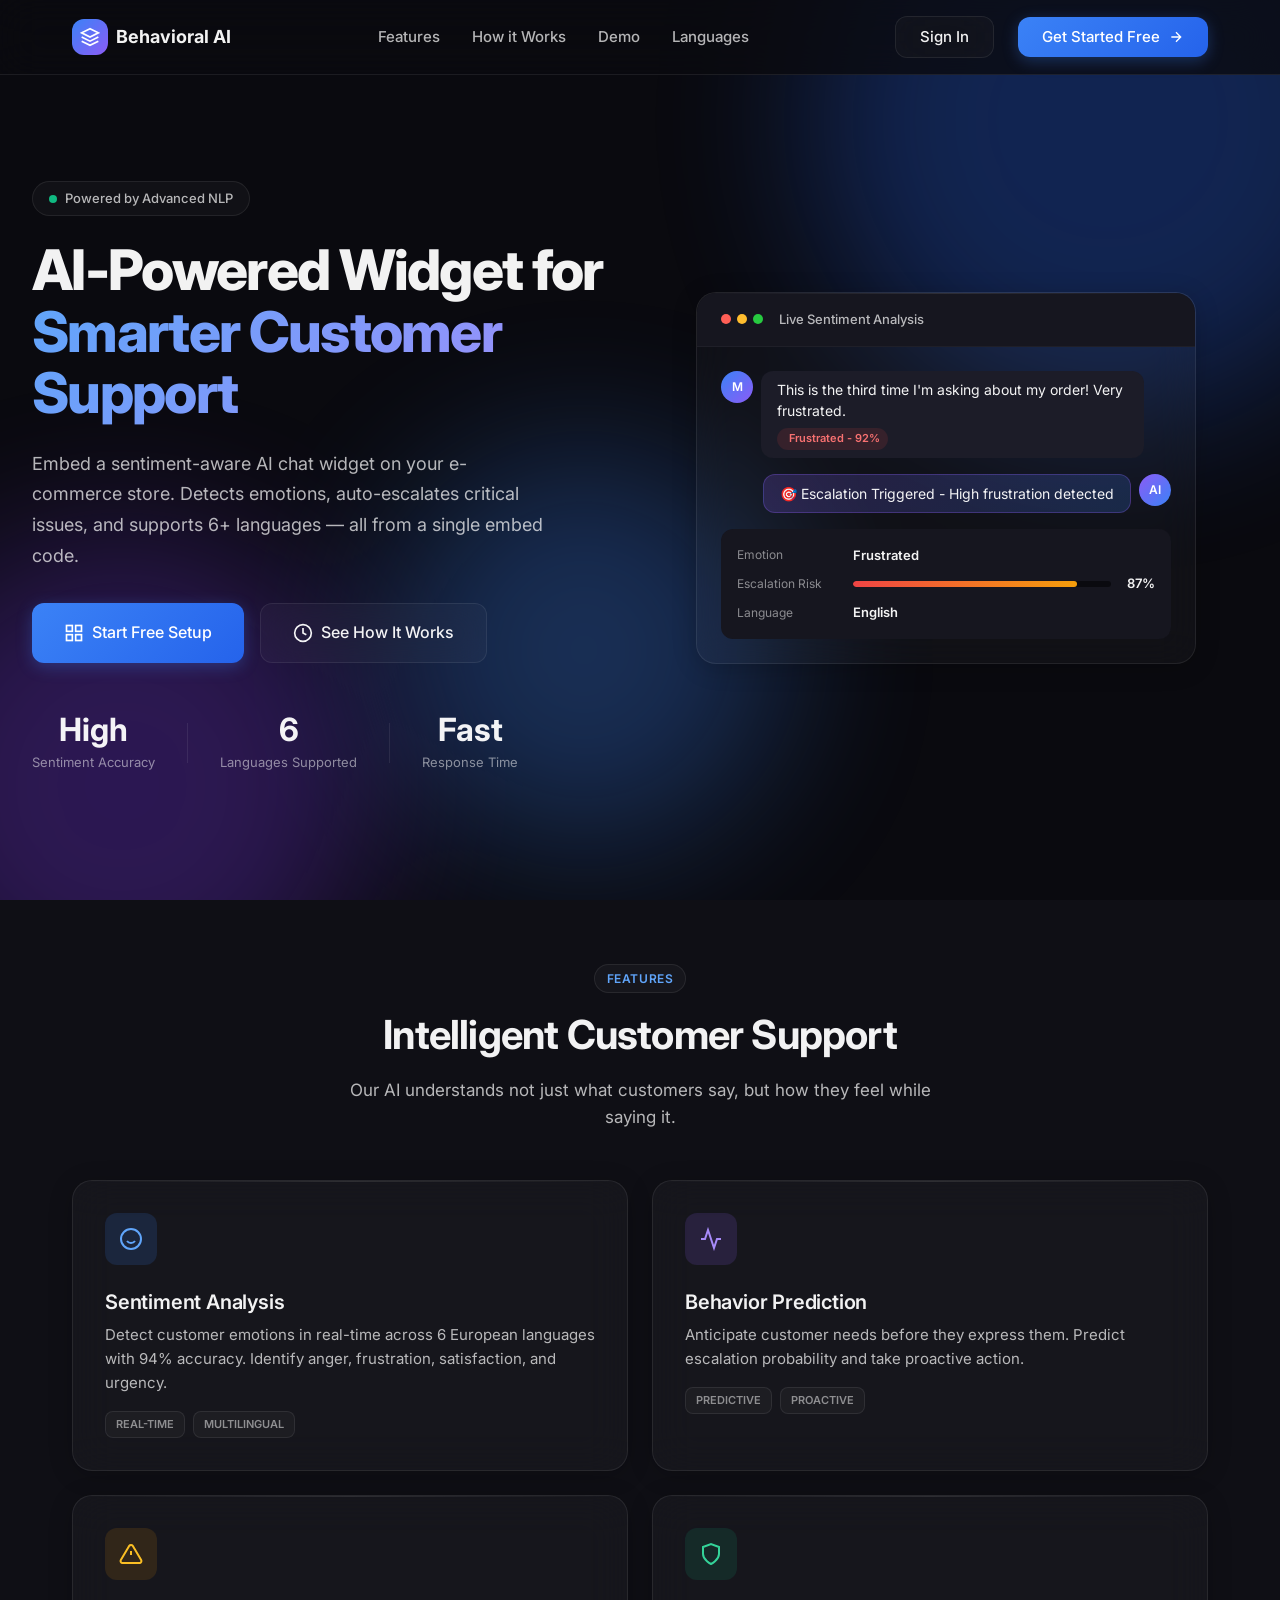
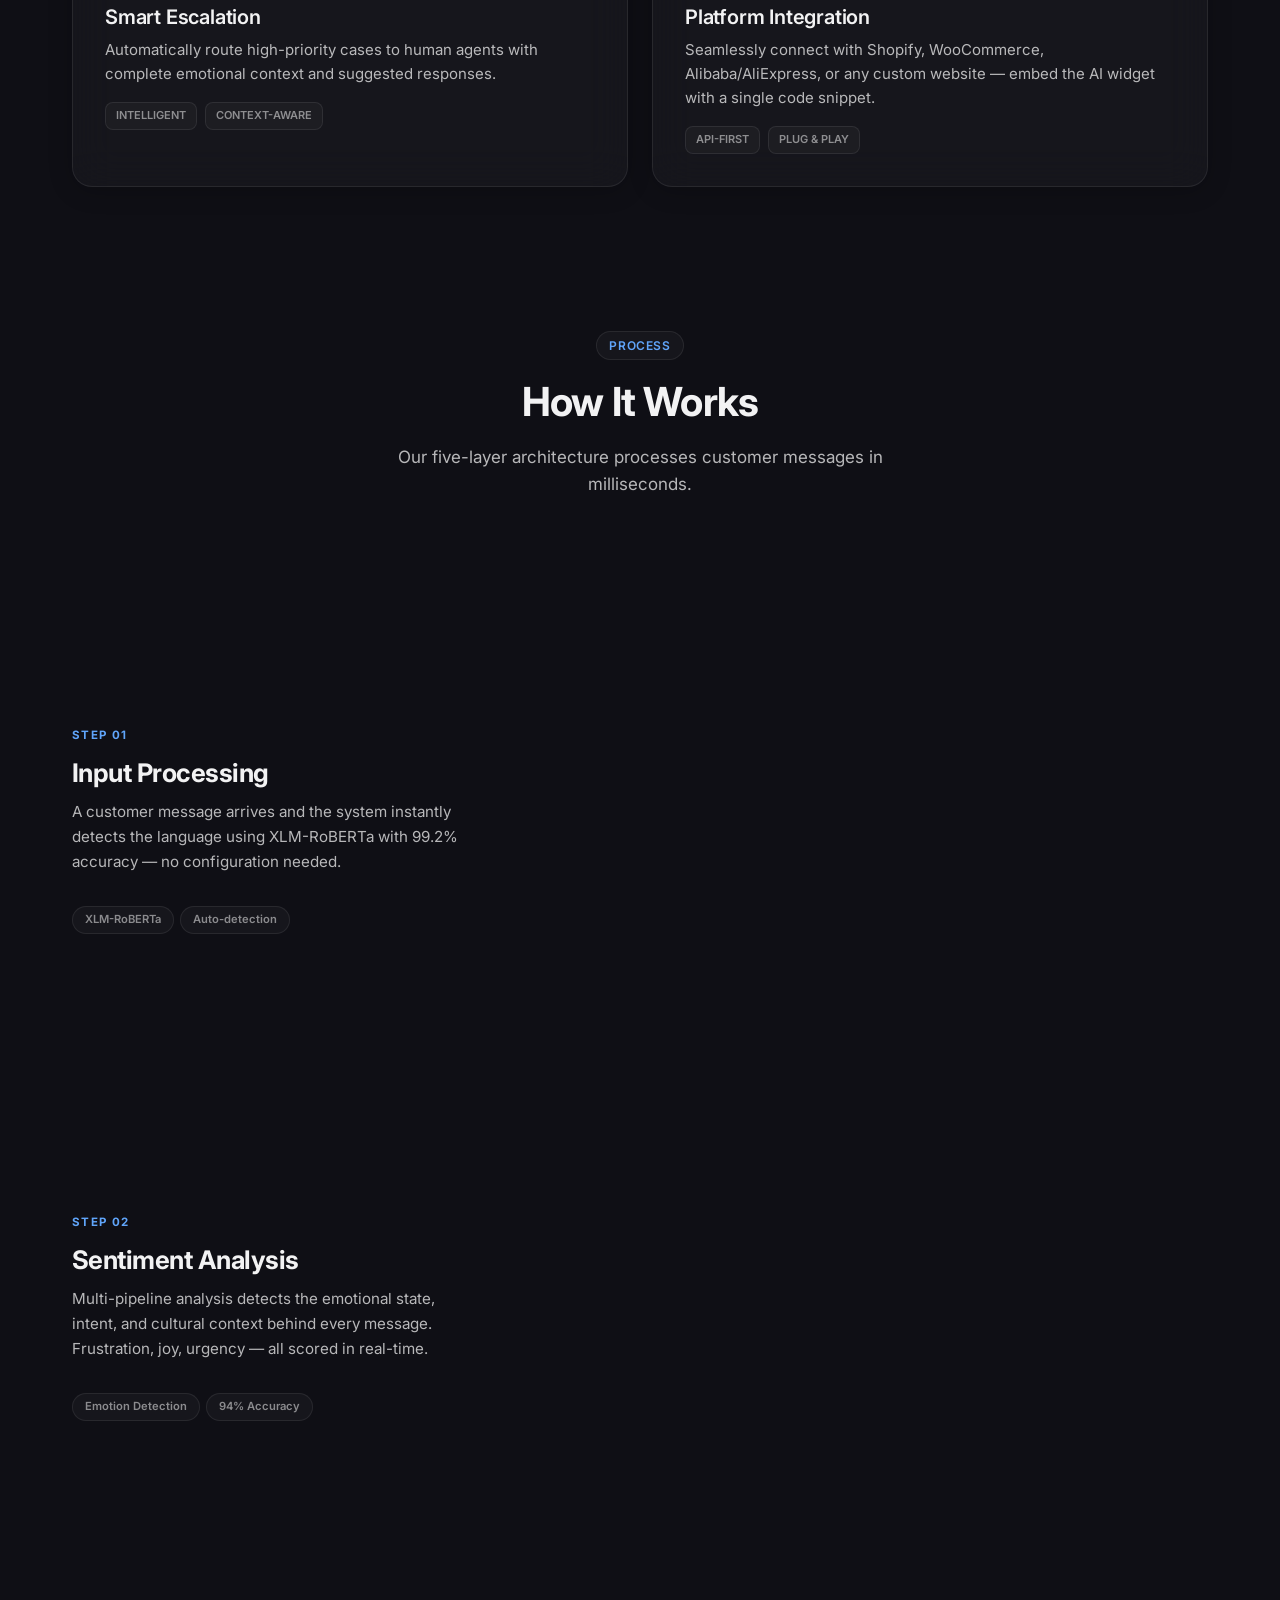
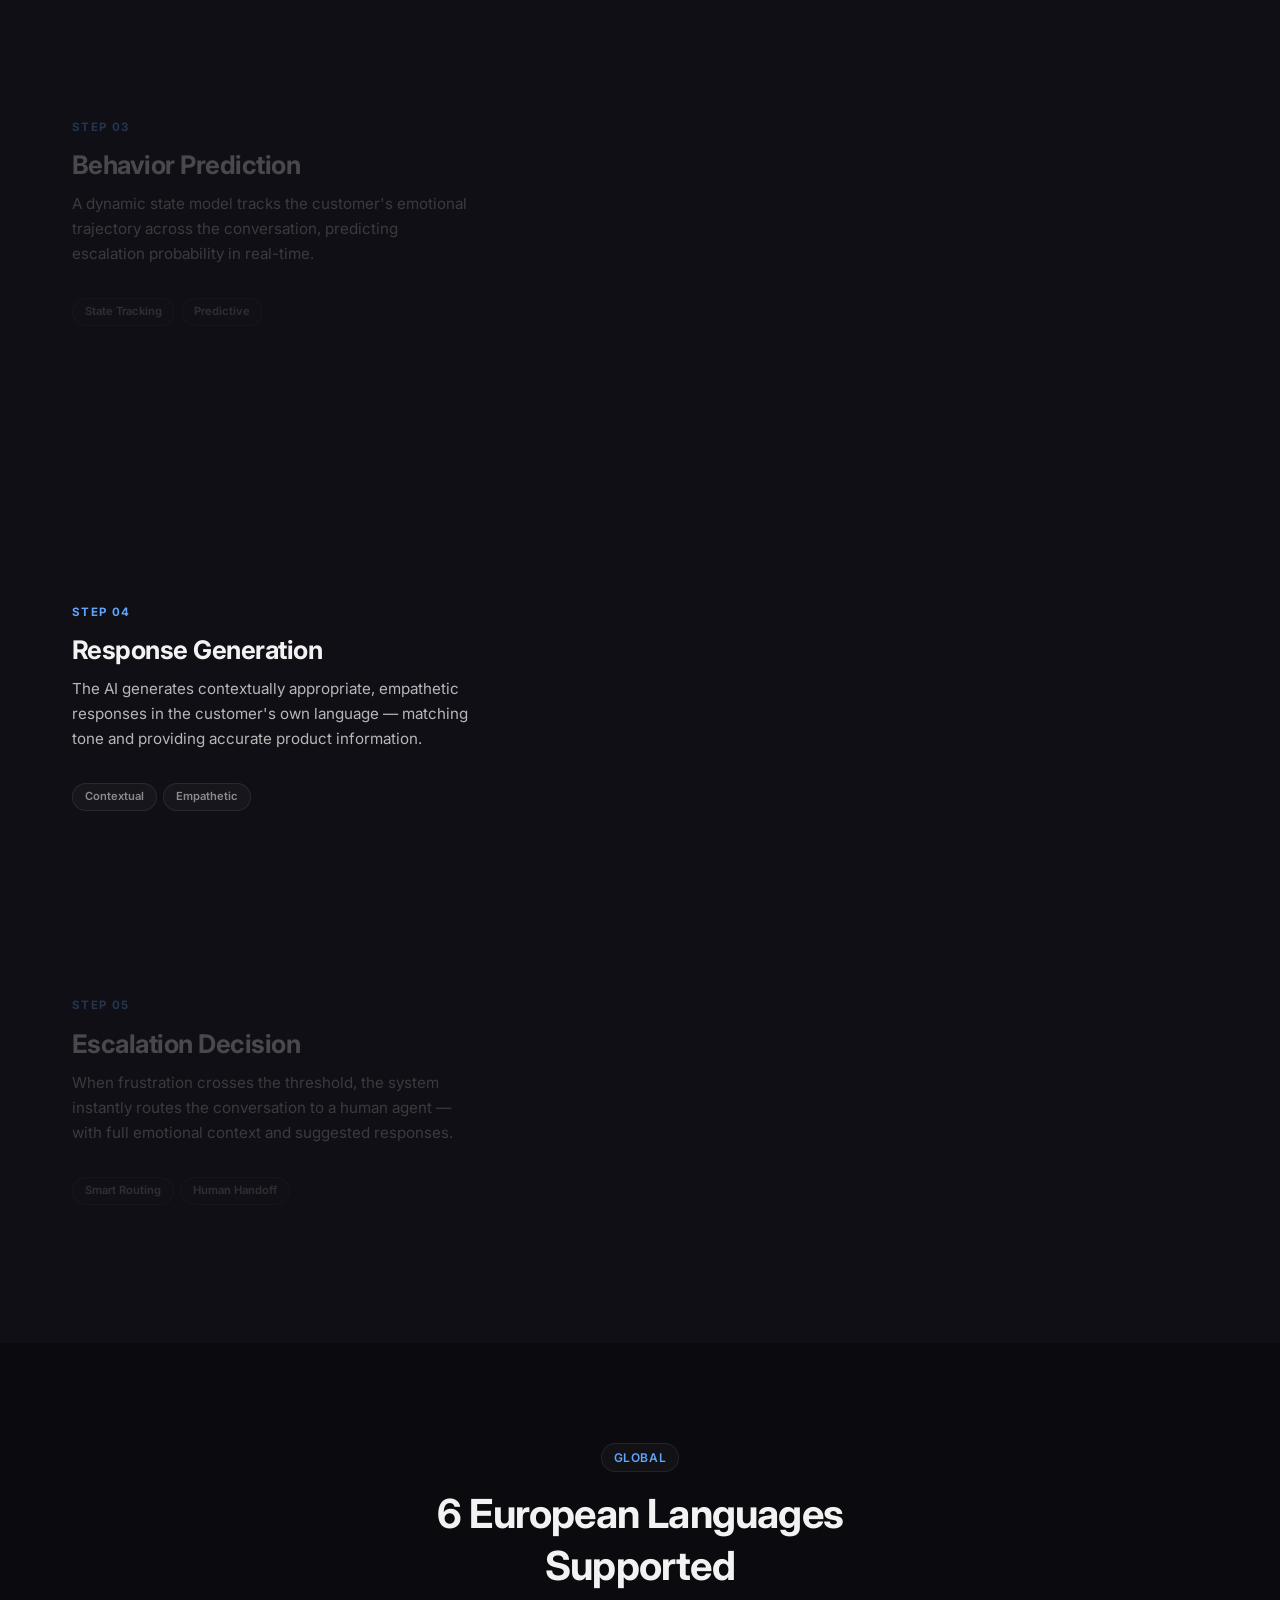
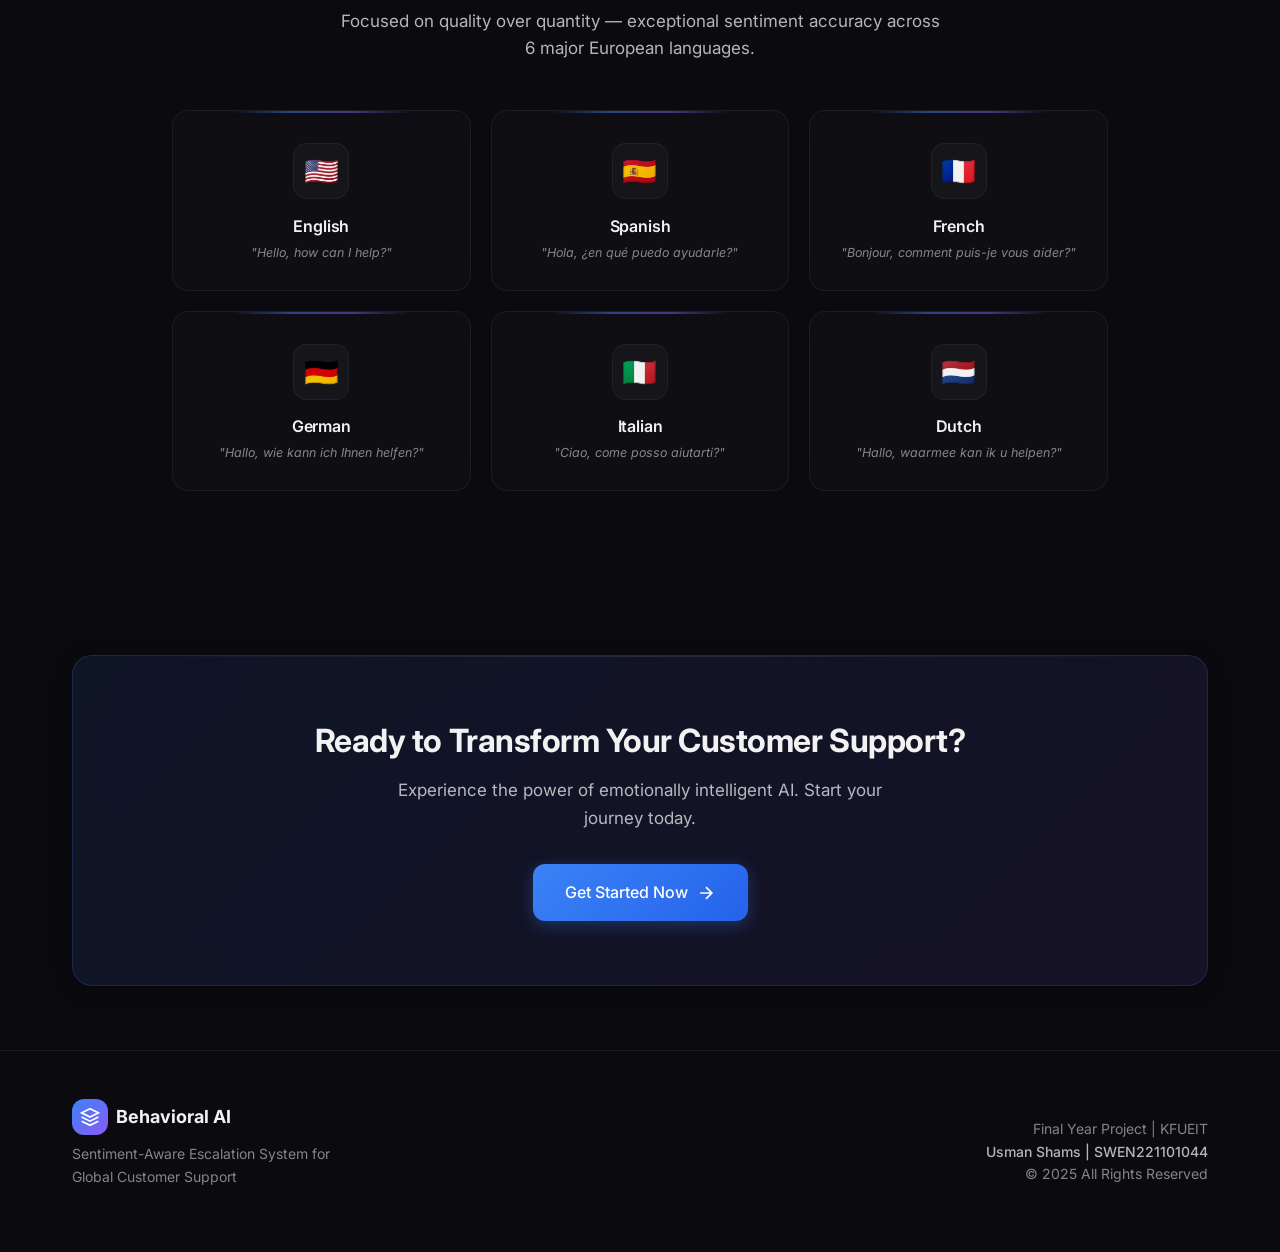
==== commit 713c6c5e: "feat: Create initial frontend `index.html` including a scroll-animated 'How It Works' section." ====
--- a/frontend/index.html
+++ b/frontend/index.html
@@ -843,8 +843,8 @@
                     </div>
                     <h3 class="feature-title">Platform Integration</h3>
                     <p class="feature-description">
-                        Seamlessly connect with Zendesk, Freshdesk, Intercom, and other major
-                        customer support platforms via REST APIs.
+                        Seamlessly connect with Shopify, WooCommerce, Alibaba/AliExpress, or any custom
+                        website — embed the AI widget with a single code snippet.
                     </p>
                     <div class="feature-tags">
                         <span class="feature-tag">API-First</span>
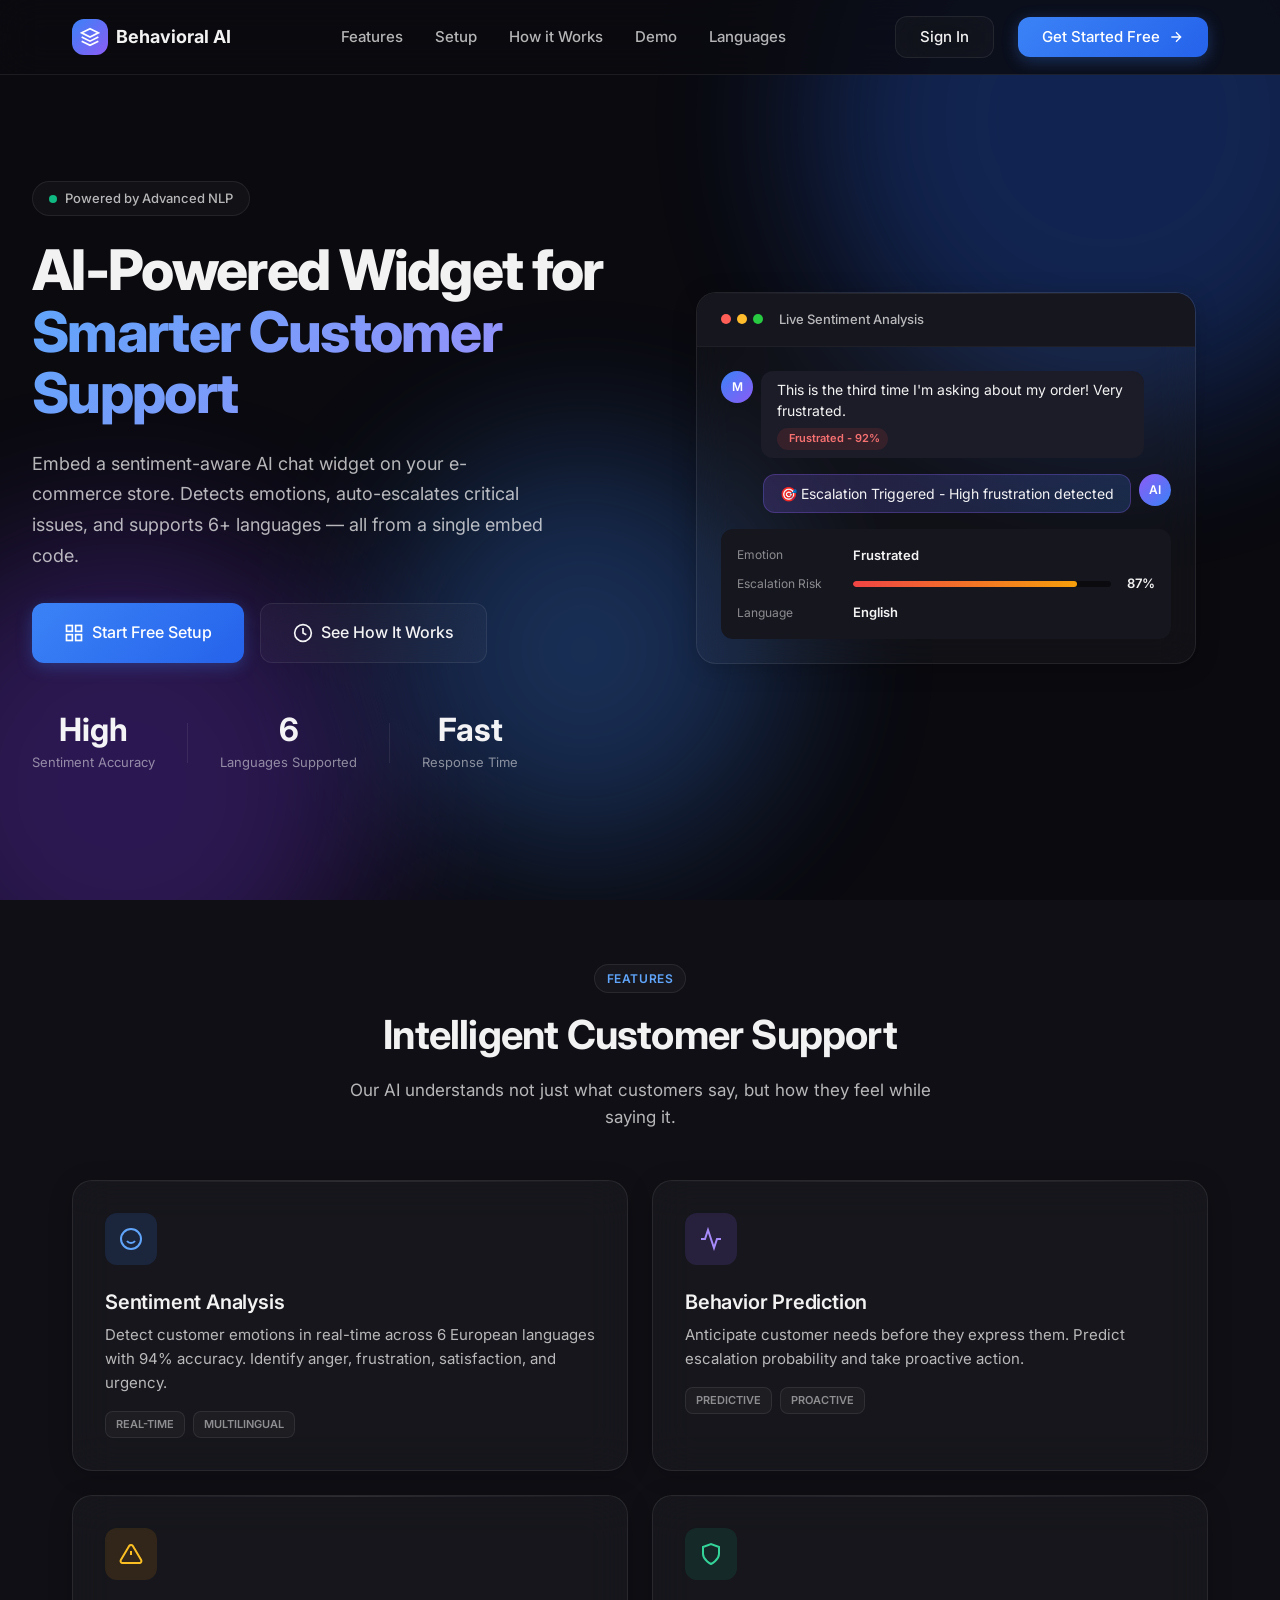
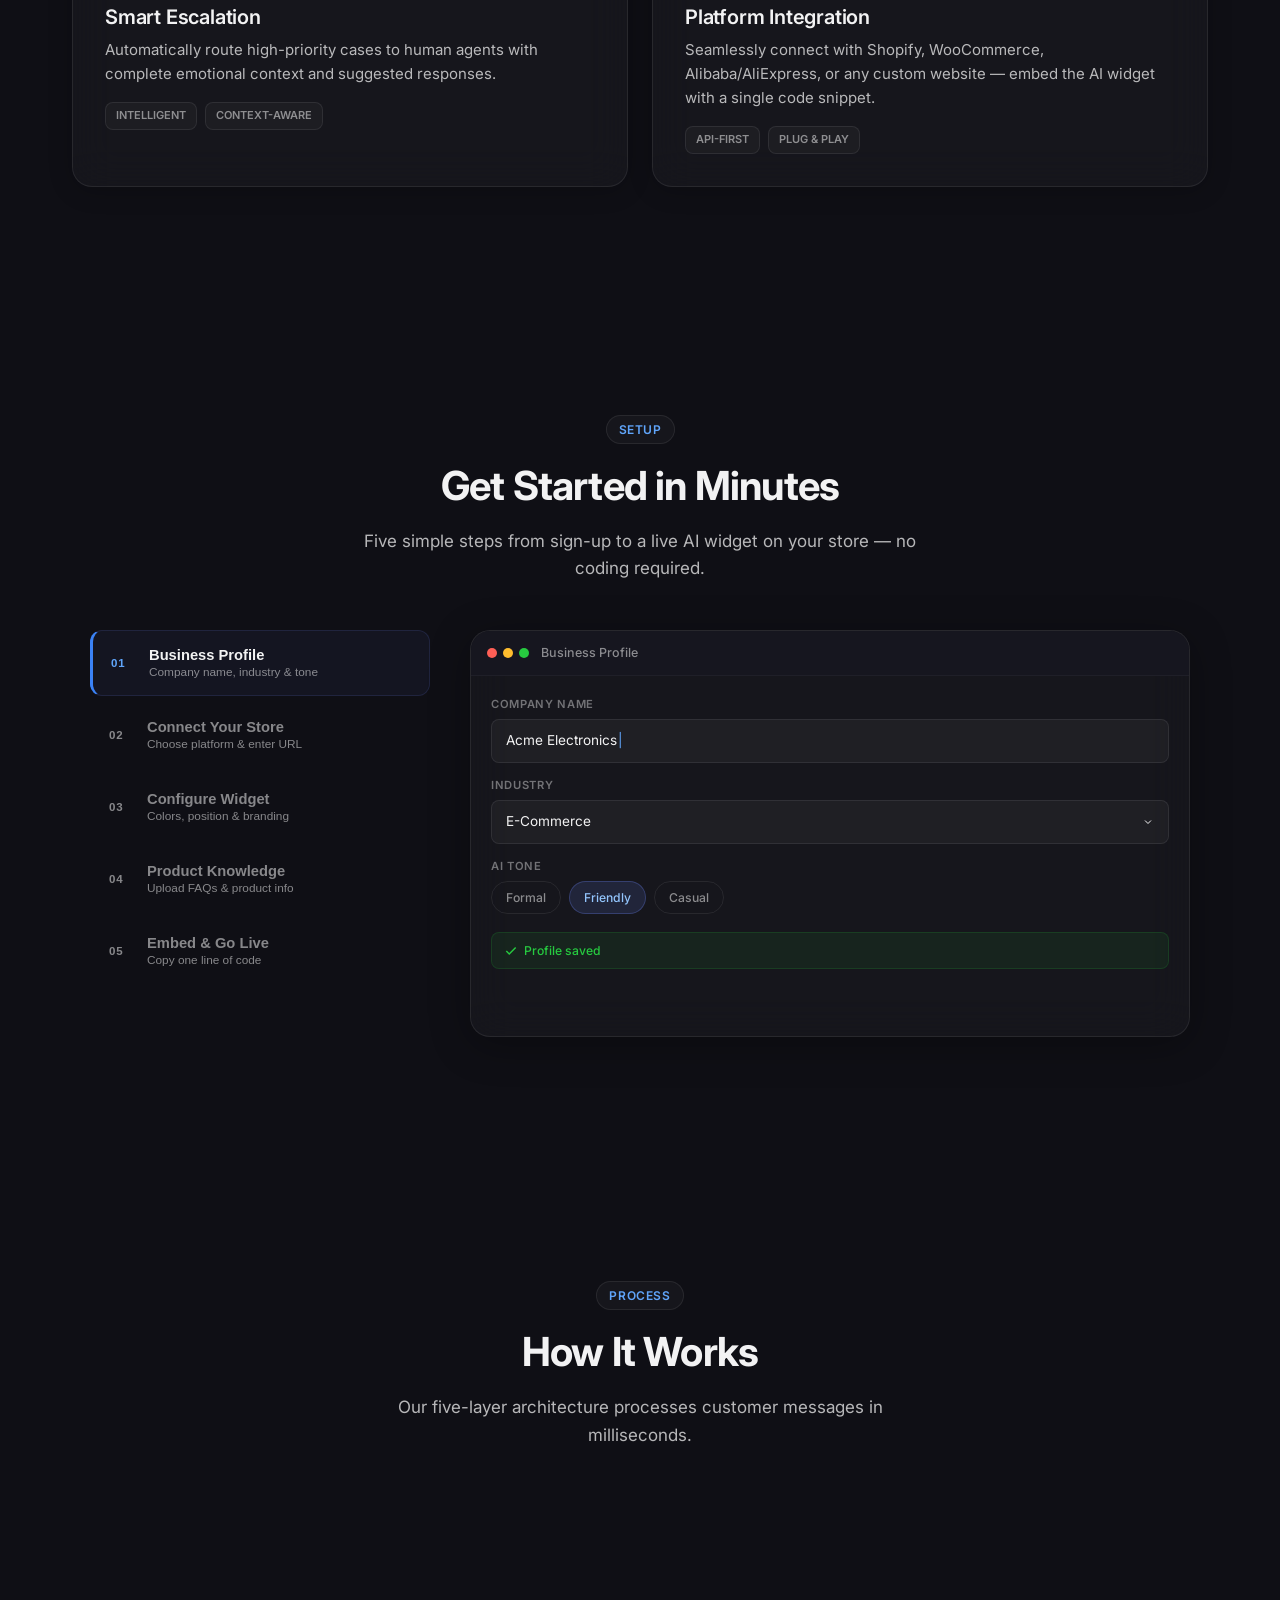
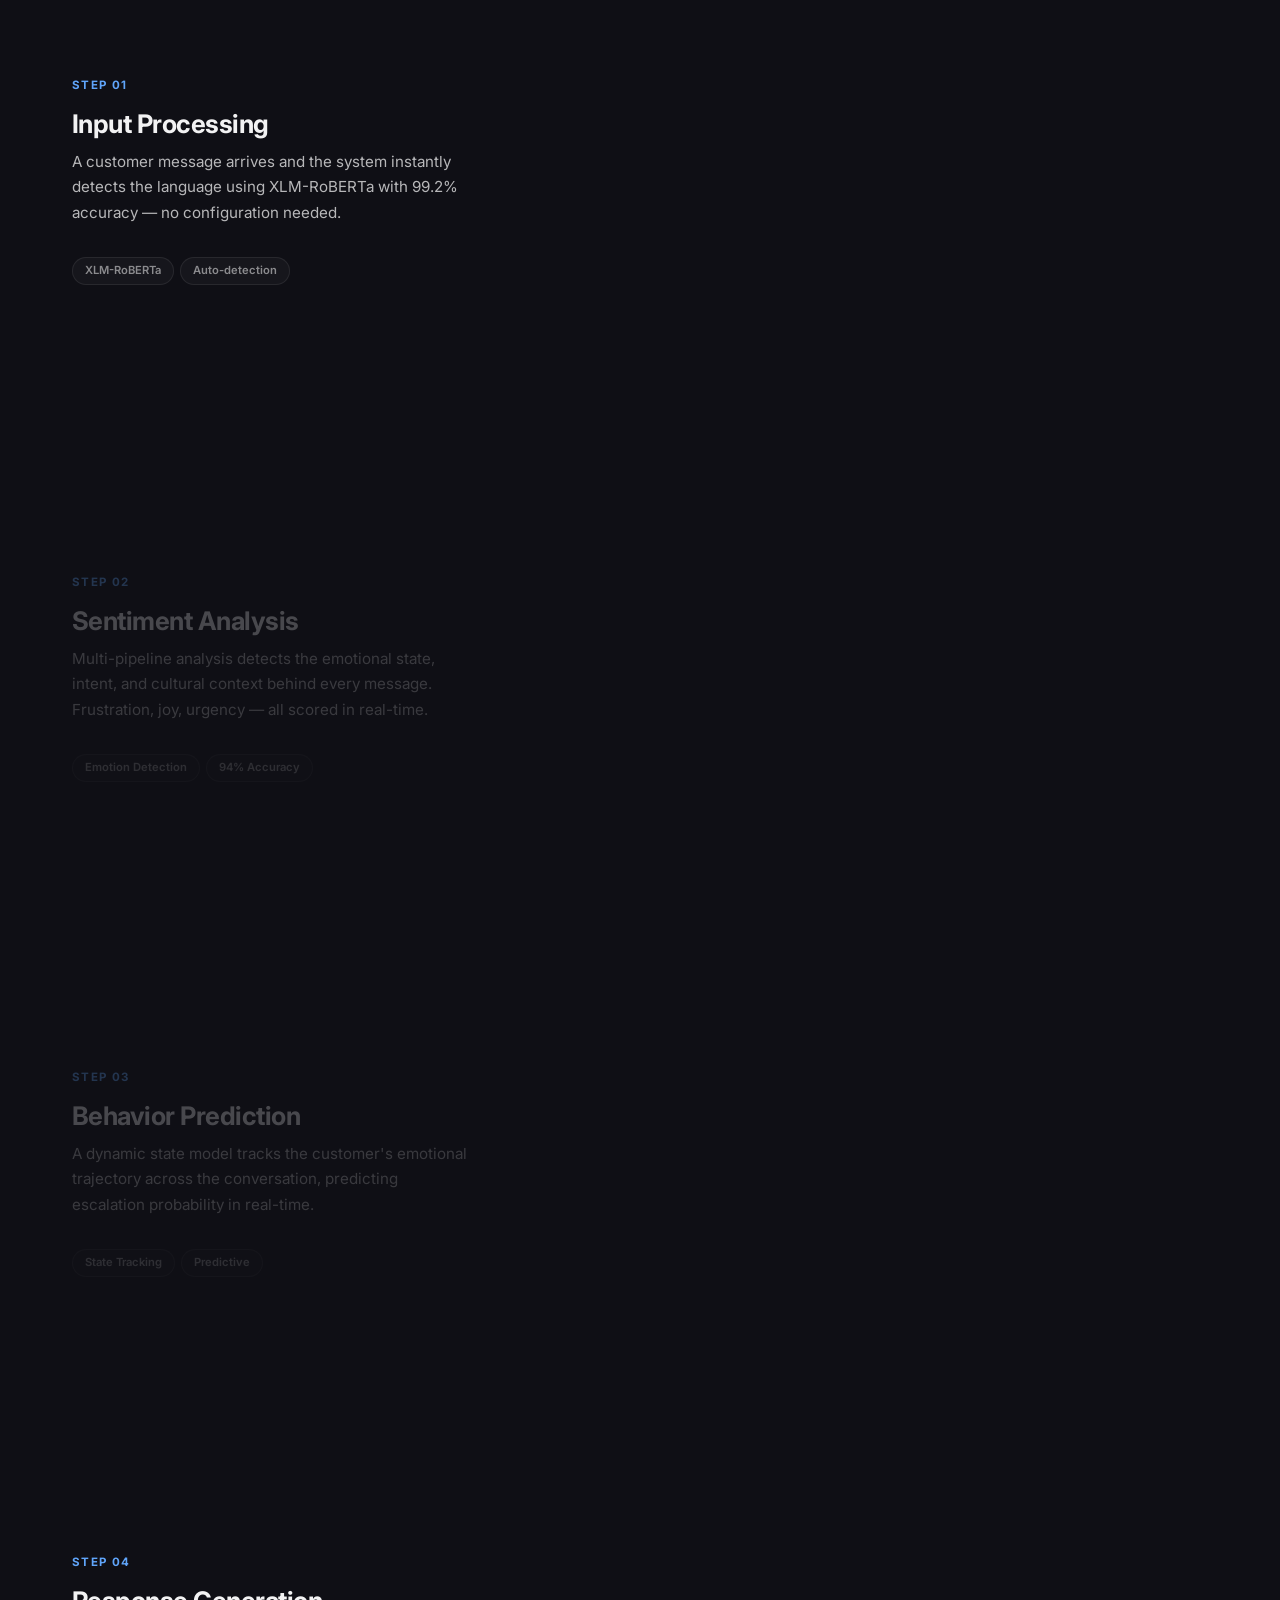
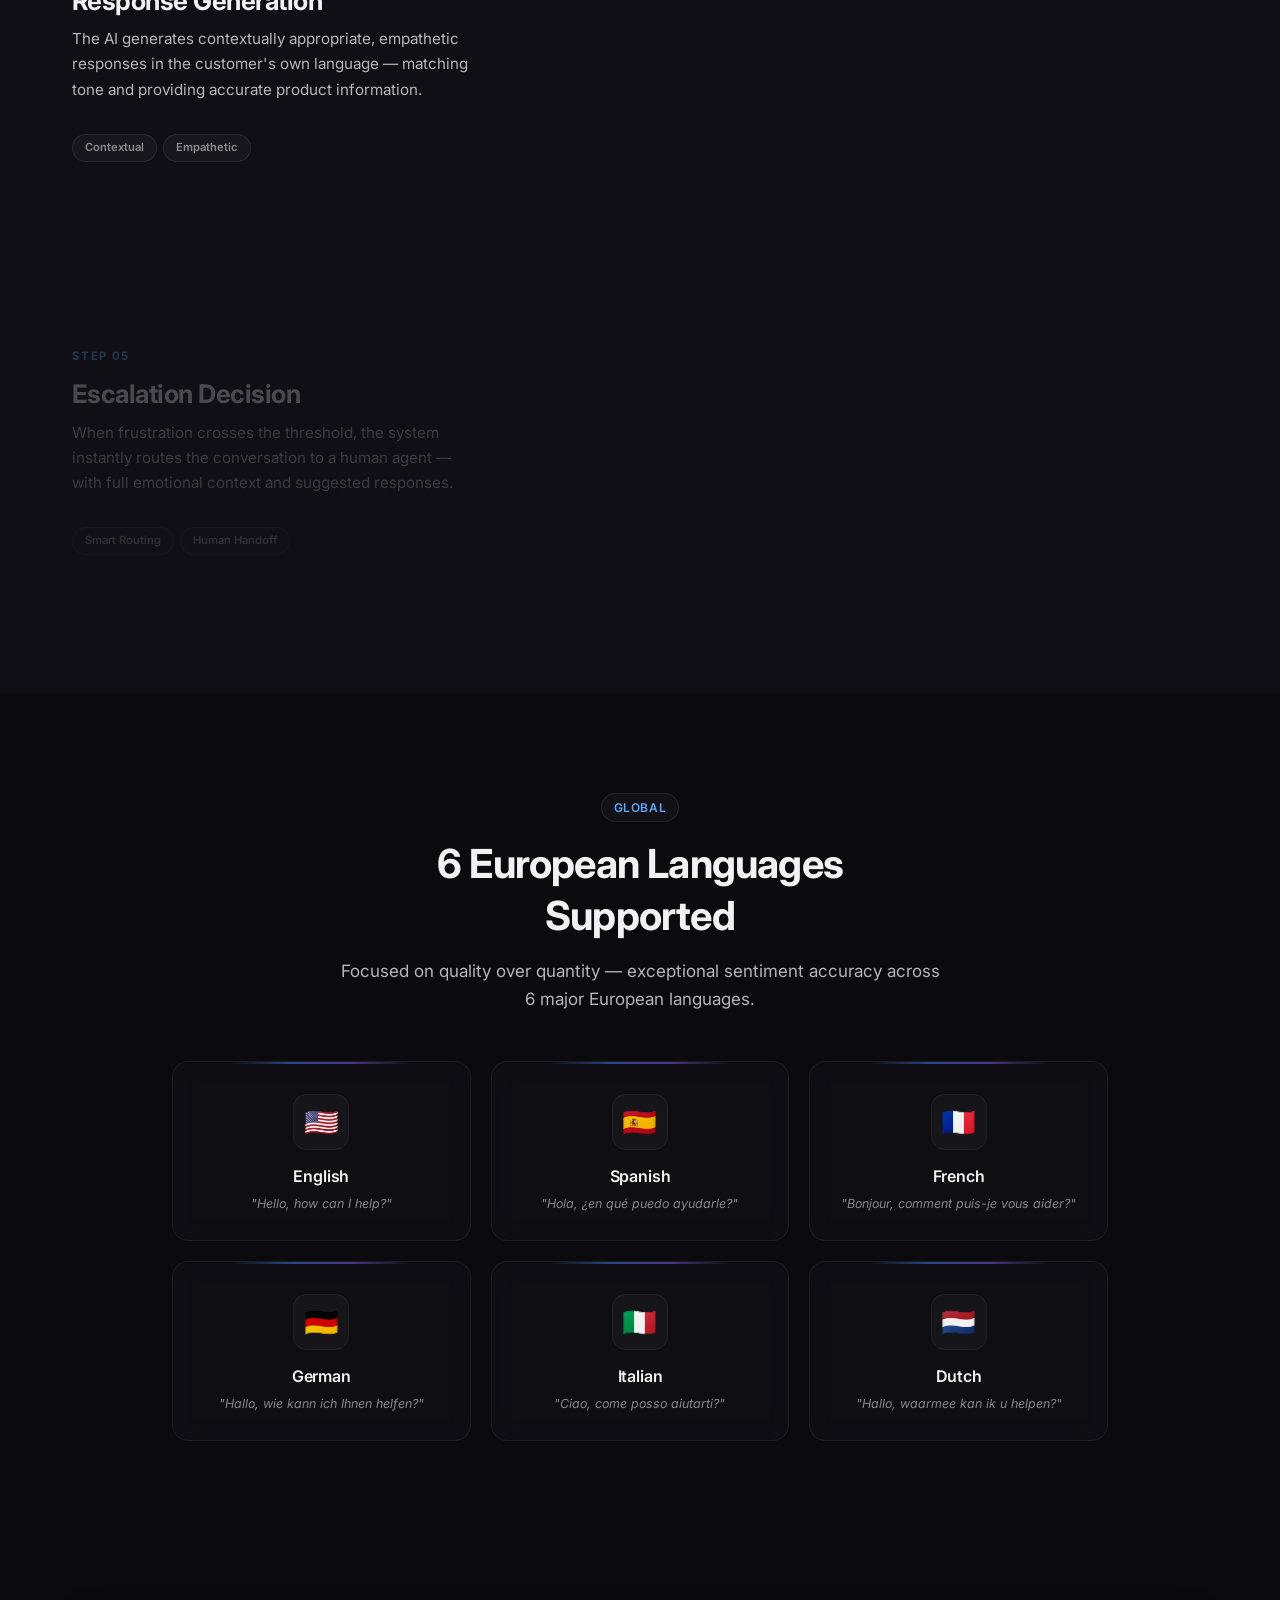
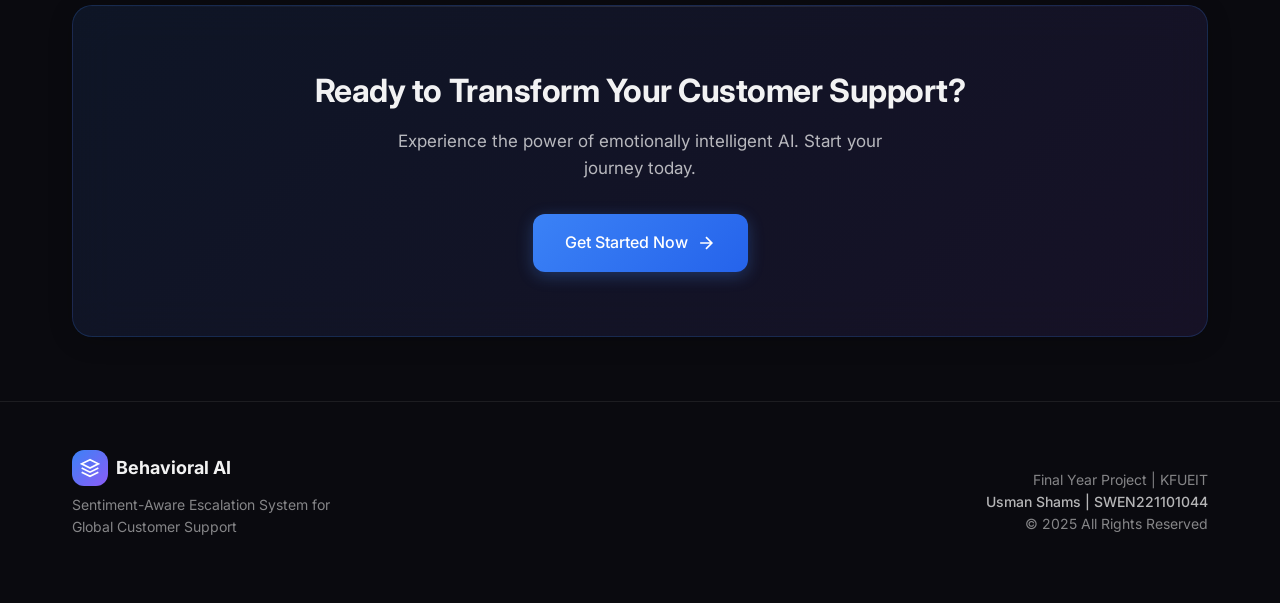
==== commit 4e0f1ac4: "feat: add initial frontend landing page including a scroll-animated 'How It Works' section." ====
--- a/frontend/index.html
+++ b/frontend/index.html
@@ -577,6 +577,627 @@
         }
 
 
+        /* ═══════════════════════════════════════════════════════
+           SETUP GUIDE — GET STARTED SECTION
+           ═══════════════════════════════════════════════════════ */
+        .setup-section {
+            background: var(--bg-secondary);
+            padding: 100px 0;
+        }
+
+        .setup-layout {
+            display: flex;
+            gap: 2.5rem;
+            max-width: 1100px;
+            margin: 0 auto;
+            align-items: flex-start;
+        }
+
+        /* Tabs (left) */
+        .setup-tabs {
+            flex: 0 0 340px;
+            display: flex;
+            flex-direction: column;
+            gap: 6px;
+        }
+
+        .setup-tab {
+            display: flex;
+            align-items: center;
+            gap: 14px;
+            width: 100%;
+            padding: 16px 18px;
+            background: transparent;
+            border: 1px solid transparent;
+            border-radius: 12px;
+            cursor: pointer;
+            text-align: left;
+            transition: all 0.3s;
+            color: var(--text-muted);
+        }
+
+        .setup-tab:hover {
+            background: rgba(255, 255, 255, 0.03);
+            border-color: rgba(255, 255, 255, 0.05);
+        }
+
+        .setup-tab.active {
+            background: rgba(102, 126, 234, 0.06);
+            border-color: rgba(102, 126, 234, 0.15);
+            border-left: 3px solid var(--primary-500);
+            color: var(--text-primary);
+        }
+
+        .setup-tab-num {
+            font-size: 0.72rem;
+            font-weight: 700;
+            letter-spacing: 0.08em;
+            color: var(--primary-400);
+            min-width: 24px;
+        }
+
+        .setup-tab .setup-tab-num {
+            color: var(--text-muted);
+        }
+
+        .setup-tab.active .setup-tab-num {
+            color: var(--primary-400);
+        }
+
+        .setup-tab-info {
+            display: flex;
+            flex-direction: column;
+            gap: 2px;
+        }
+
+        .setup-tab-title {
+            font-size: 0.92rem;
+            font-weight: 600;
+        }
+
+        .setup-tab-desc {
+            font-size: 0.74rem;
+            color: var(--text-muted);
+        }
+
+        /* Card (right) — matches HiW card design */
+        .setup-visual {
+            flex: 1;
+            min-width: 0;
+        }
+
+        .setup-card {
+            background: var(--glass-bg);
+            backdrop-filter: var(--glass-blur);
+            -webkit-backdrop-filter: var(--glass-blur);
+            border: 1px solid var(--glass-border);
+            border-radius: var(--radius-xl);
+            box-shadow: var(--glass-shadow-lg);
+            overflow: hidden;
+        }
+
+        .setup-card-header {
+            padding: 12px 16px;
+            background: var(--bg-tertiary);
+            border-bottom: 1px solid var(--border-subtle);
+            display: flex;
+            align-items: center;
+            gap: 12px;
+        }
+
+        .setup-card-dots {
+            display: flex;
+            gap: 6px;
+        }
+
+        .setup-card-dots span {
+            width: 10px;
+            height: 10px;
+            border-radius: 50%;
+            background: var(--glass-border);
+        }
+
+        .setup-card-dots span:first-child {
+            background: #ff5f56;
+        }
+
+        .setup-card-dots span:nth-child(2) {
+            background: #ffbd2e;
+        }
+
+        .setup-card-dots span:last-child {
+            background: #27ca40;
+        }
+
+        .setup-card-label {
+            font-size: 0.78rem;
+            font-weight: 500;
+            color: var(--text-muted);
+            transition: color 0.3s;
+        }
+
+        .setup-card-body {
+            position: relative;
+            min-height: 360px;
+        }
+
+        /* Scenes — same pattern as HiW */
+        .setup-scene {
+            position: absolute;
+            inset: 0;
+            padding: 1.25rem;
+            display: flex;
+            flex-direction: column;
+            gap: 12px;
+            opacity: 0;
+            transform: translateY(8px);
+            transition: opacity 0.45s ease, transform 0.45s ease;
+            pointer-events: none;
+        }
+
+        .setup-scene.active {
+            opacity: 1;
+            transform: translateY(0);
+            pointer-events: auto;
+        }
+
+        /* — Shared form primitives — */
+        .ss-form {
+            display: flex;
+            flex-direction: column;
+            gap: 14px;
+        }
+
+        .ss-field {
+            display: flex;
+            flex-direction: column;
+            gap: 5px;
+        }
+
+        .ss-label {
+            font-size: 0.7rem;
+            font-weight: 600;
+            text-transform: uppercase;
+            letter-spacing: 0.06em;
+            color: rgba(255, 255, 255, 0.4);
+        }
+
+        .ss-input {
+            padding: 10px 14px;
+            border-radius: 8px;
+            background: rgba(255, 255, 255, 0.04);
+            border: 1px solid rgba(255, 255, 255, 0.08);
+            font-size: 0.85rem;
+            color: var(--text-primary);
+        }
+
+        .ss-input-typed {
+            display: flex;
+            align-items: center;
+            gap: 1px;
+        }
+
+        .ss-typed-text {
+            color: var(--text-primary);
+        }
+
+        .ss-cursor {
+            color: var(--primary-400);
+            animation: blink-cursor 1s step-end infinite;
+        }
+
+        @keyframes blink-cursor {
+            50% {
+                opacity: 0;
+            }
+        }
+
+        .ss-select {
+            padding: 10px 14px;
+            border-radius: 8px;
+            background: rgba(255, 255, 255, 0.04);
+            border: 1px solid rgba(255, 255, 255, 0.08);
+            font-size: 0.85rem;
+            color: var(--text-primary);
+            display: flex;
+            justify-content: space-between;
+            align-items: center;
+        }
+
+        .ss-tone-chips {
+            display: flex;
+            gap: 8px;
+        }
+
+        .ss-chip {
+            padding: 6px 14px;
+            border-radius: 20px;
+            font-size: 0.76rem;
+            font-weight: 500;
+            border: 1px solid rgba(255, 255, 255, 0.08);
+            background: transparent;
+            color: var(--text-muted);
+            transition: all 0.25s;
+        }
+
+        .ss-chip-active {
+            background: rgba(102, 126, 234, 0.15);
+            border-color: rgba(102, 126, 234, 0.3);
+            color: var(--primary-300);
+        }
+
+        .ss-status {
+            display: flex;
+            align-items: center;
+            gap: 6px;
+            font-size: 0.76rem;
+            font-weight: 500;
+            padding: 8px 12px;
+            border-radius: 8px;
+            margin-top: 4px;
+        }
+
+        .ss-status-ok {
+            color: #27ca40;
+            background: rgba(39, 202, 64, 0.08);
+            border: 1px solid rgba(39, 202, 64, 0.15);
+        }
+
+        /* — Scene 1: Platform Grid — */
+        .ss-platform-grid {
+            display: grid;
+            grid-template-columns: repeat(4, 1fr);
+            gap: 8px;
+        }
+
+        .ss-plat {
+            display: flex;
+            flex-direction: column;
+            align-items: center;
+            gap: 6px;
+            padding: 12px 8px;
+            border-radius: 10px;
+            border: 1px solid rgba(255, 255, 255, 0.06);
+            background: rgba(255, 255, 255, 0.02);
+            font-size: 0.72rem;
+            color: var(--text-muted);
+            position: relative;
+            transition: all 0.25s;
+        }
+
+        .ss-plat-active {
+            background: rgba(102, 126, 234, 0.1);
+            border-color: rgba(102, 126, 234, 0.25);
+            color: var(--primary-300);
+        }
+
+        .ss-plat-check {
+            position: absolute;
+            top: 4px;
+            right: 6px;
+            font-size: 0.65rem;
+            color: #27ca40;
+        }
+
+        /* — Scene 2: Widget Config — */
+        .ss-widget-config {
+            display: flex;
+            gap: 18px;
+            height: 100%;
+        }
+
+        .ss-config-left {
+            flex: 1;
+            display: flex;
+            flex-direction: column;
+            gap: 14px;
+        }
+
+        .ss-config-right {
+            flex: 0 0 140px;
+            display: flex;
+            align-items: center;
+            justify-content: center;
+        }
+
+        .ss-color-row {
+            display: flex;
+            gap: 8px;
+        }
+
+        .ss-swatch {
+            width: 26px;
+            height: 26px;
+            border-radius: 50%;
+            border: 2px solid transparent;
+            cursor: pointer;
+            transition: all 0.25s;
+        }
+
+        .ss-swatch-active {
+            border-color: white;
+            box-shadow: 0 0 10px rgba(124, 58, 237, 0.4);
+        }
+
+        .ss-widget-preview {
+            position: relative;
+        }
+
+        .ss-wp-window {
+            width: 120px;
+            height: 90px;
+            background: rgba(255, 255, 255, 0.03);
+            border: 1px solid rgba(255, 255, 255, 0.08);
+            border-radius: 8px;
+            overflow: hidden;
+        }
+
+        .ss-wp-bar {
+            height: 10px;
+            background: rgba(255, 255, 255, 0.06);
+            border-bottom: 1px solid rgba(255, 255, 255, 0.05);
+        }
+
+        .ss-wp-body {
+            padding: 8px;
+            display: flex;
+            flex-direction: column;
+            gap: 5px;
+        }
+
+        .ss-wp-line {
+            height: 4px;
+            background: rgba(255, 255, 255, 0.06);
+            border-radius: 2px;
+        }
+
+        .ss-wp-bubble {
+            position: absolute;
+            bottom: -6px;
+            right: -6px;
+            width: 32px;
+            height: 32px;
+            border-radius: 50%;
+            background: #7c3aed;
+            display: flex;
+            align-items: center;
+            justify-content: center;
+            box-shadow: 0 4px 14px rgba(124, 58, 237, 0.4);
+            animation: bubble-pulse 2s ease-in-out infinite;
+        }
+
+        @keyframes bubble-pulse {
+
+            0%,
+            100% {
+                transform: scale(1);
+            }
+
+            50% {
+                transform: scale(1.1);
+            }
+        }
+
+        /* — Scene 3: Knowledge Base — */
+        .ss-kb-header {
+            display: flex;
+            align-items: center;
+            gap: 8px;
+            font-size: 0.85rem;
+            font-weight: 600;
+            color: var(--text-primary);
+            margin-bottom: 4px;
+        }
+
+        .ss-kb-list {
+            display: flex;
+            flex-direction: column;
+            gap: 8px;
+        }
+
+        .ss-kb-item {
+            display: flex;
+            align-items: center;
+            gap: 10px;
+            padding: 10px 12px;
+            border-radius: 8px;
+            background: rgba(255, 255, 255, 0.03);
+            border: 1px solid rgba(255, 255, 255, 0.06);
+        }
+
+        .ss-kb-icon {
+            font-size: 1.1rem;
+            flex-shrink: 0;
+        }
+
+        .ss-kb-info {
+            flex: 1;
+            display: flex;
+            flex-direction: column;
+            gap: 1px;
+        }
+
+        .ss-kb-name {
+            font-size: 0.82rem;
+            font-weight: 500;
+            color: var(--text-primary);
+        }
+
+        .ss-kb-meta {
+            font-size: 0.68rem;
+            color: var(--text-muted);
+        }
+
+        .ss-kb-badge {
+            font-size: 0.65rem;
+            font-weight: 600;
+            padding: 3px 8px;
+            border-radius: 10px;
+            text-transform: uppercase;
+            letter-spacing: 0.04em;
+        }
+
+        .ss-kb-badge-ok {
+            color: #27ca40;
+            background: rgba(39, 202, 64, 0.1);
+        }
+
+        .ss-kb-badge-load {
+            color: #ffbd2e;
+            background: rgba(255, 189, 46, 0.1);
+            animation: pulse-badge 1.5s ease-in-out infinite;
+        }
+
+        @keyframes pulse-badge {
+
+            0%,
+            100% {
+                opacity: 1;
+            }
+
+            50% {
+                opacity: 0.5;
+            }
+        }
+
+        /* — Scene 4: Embed & Go Live — */
+        .ss-embed {
+            display: flex;
+            flex-direction: column;
+            gap: 12px;
+        }
+
+        .ss-embed-title {
+            display: flex;
+            align-items: center;
+            gap: 8px;
+            font-size: 0.92rem;
+            font-weight: 600;
+            color: #27ca40;
+        }
+
+        .ss-embed-code {
+            border-radius: 10px;
+            overflow: hidden;
+        }
+
+        .ss-code-bar {
+            padding: 8px 14px;
+            background: rgba(255, 255, 255, 0.06);
+            border-bottom: 1px solid rgba(255, 255, 255, 0.06);
+            display: flex;
+            justify-content: space-between;
+            align-items: center;
+            font-size: 0.72rem;
+            color: var(--text-muted);
+        }
+
+        .ss-copy-badge {
+            color: #27ca40;
+            font-weight: 600;
+            font-size: 0.68rem;
+        }
+
+        .ss-code-block {
+            padding: 14px;
+            margin: 0;
+            background: rgba(0, 0, 0, 0.3);
+            font-family: 'SF Mono', 'Fira Code', monospace;
+            font-size: 0.76rem;
+            color: #a5b4fc;
+            line-height: 1.6;
+            overflow-x: auto;
+        }
+
+        .ss-embed-demo {
+            margin-top: 4px;
+            text-align: center;
+        }
+
+        .ss-ed-browser {
+            width: 200px;
+            margin: 0 auto;
+            background: rgba(255, 255, 255, 0.02);
+            border: 1px solid rgba(255, 255, 255, 0.08);
+            border-radius: 8px;
+            overflow: hidden;
+            position: relative;
+        }
+
+        .ss-ed-bar {
+            display: flex;
+            align-items: center;
+            gap: 4px;
+            padding: 6px 8px;
+            background: rgba(255, 255, 255, 0.04);
+            border-bottom: 1px solid rgba(255, 255, 255, 0.05);
+        }
+
+        .ss-ed-bar>span {
+            width: 6px;
+            height: 6px;
+            border-radius: 50%;
+            background: rgba(255, 255, 255, 0.12);
+        }
+
+        .ss-ed-bar>span:first-child {
+            background: #ff5f56;
+        }
+
+        .ss-ed-bar>span:nth-child(2) {
+            background: #ffbd2e;
+        }
+
+        .ss-ed-bar>span:nth-child(3) {
+            background: #27ca40;
+        }
+
+        .ss-ed-url {
+            flex: 1;
+            text-align: center;
+            font-size: 0.6rem;
+            color: var(--text-muted);
+            background: rgba(255, 255, 255, 0.04);
+            border-radius: 4px;
+            padding: 2px 6px;
+            margin-left: 4px;
+        }
+
+        .ss-ed-body {
+            padding: 10px;
+            display: flex;
+            flex-direction: column;
+            gap: 4px;
+        }
+
+        .ss-ed-line {
+            height: 3px;
+            background: rgba(255, 255, 255, 0.06);
+            border-radius: 2px;
+        }
+
+        .ss-ed-widget-dot {
+            position: absolute;
+            bottom: 8px;
+            right: 8px;
+            width: 22px;
+            height: 22px;
+            border-radius: 50%;
+            background: #7c3aed;
+            display: flex;
+            align-items: center;
+            justify-content: center;
+            animation: bubble-pulse 2s ease-in-out infinite;
+            box-shadow: 0 2px 10px rgba(124, 58, 237, 0.5);
+        }
+
+        .ss-ed-label {
+            display: block;
+            margin-top: 10px;
+            font-size: 0.76rem;
+            color: var(--text-muted);
+            font-weight: 500;
+        }
 
         /* ═══════════════════════════════════════════════════════
            RESPONSIVE — HOW IT WORKS
@@ -606,6 +1227,40 @@
 
             .lang-grid {
                 grid-template-columns: repeat(2, 1fr);
+            }
+
+            .setup-layout {
+                flex-direction: column;
+            }
+
+            .setup-tabs {
+                flex: none;
+                flex-direction: row;
+                overflow-x: auto;
+                gap: 8px;
+                padding-bottom: 8px;
+            }
+
+            .setup-tab {
+                flex: 0 0 auto;
+                padding: 10px 14px;
+                white-space: nowrap;
+            }
+
+            .setup-tab-desc {
+                display: none;
+            }
+
+            .ss-platform-grid {
+                grid-template-columns: repeat(2, 1fr);
+            }
+
+            .ss-widget-config {
+                flex-direction: column;
+            }
+
+            .ss-config-right {
+                flex: none;
             }
         }
 
@@ -641,6 +1296,7 @@
 
             <div class="landing-nav-links">
                 <a href="#features" class="landing-nav-link">Features</a>
+                <a href="#setup" class="landing-nav-link">Setup</a>
                 <a href="#how-it-works" class="landing-nav-link">How it Works</a>
                 <a href="#demo" class="landing-nav-link">Demo</a>
                 <a href="#languages" class="landing-nav-link">Languages</a>
@@ -856,6 +1512,320 @@
     </section>
 
     <!-- ═══════════════════════════════════════════════════════
+         GET STARTED — SETUP GUIDE SECTION
+         ═══════════════════════════════════════════════════════ -->
+    <section id="setup" class="setup-section">
+        <div class="section-container">
+            <div class="section-header">
+                <span class="section-badge">Setup</span>
+                <h2 class="section-title">Get Started in Minutes</h2>
+                <p class="section-subtitle">
+                    Five simple steps from sign-up to a live AI widget on your store — no coding required.
+                </p>
+            </div>
+
+            <div class="setup-layout">
+                <!-- LEFT: step tabs -->
+                <div class="setup-tabs">
+                    <button class="setup-tab active" data-setup="0">
+                        <span class="setup-tab-num">01</span>
+                        <div class="setup-tab-info">
+                            <span class="setup-tab-title">Business Profile</span>
+                            <span class="setup-tab-desc">Company name, industry & tone</span>
+                        </div>
+                    </button>
+                    <button class="setup-tab" data-setup="1">
+                        <span class="setup-tab-num">02</span>
+                        <div class="setup-tab-info">
+                            <span class="setup-tab-title">Connect Your Store</span>
+                            <span class="setup-tab-desc">Choose platform & enter URL</span>
+                        </div>
+                    </button>
+                    <button class="setup-tab" data-setup="2">
+                        <span class="setup-tab-num">03</span>
+                        <div class="setup-tab-info">
+                            <span class="setup-tab-title">Configure Widget</span>
+                            <span class="setup-tab-desc">Colors, position & branding</span>
+                        </div>
+                    </button>
+                    <button class="setup-tab" data-setup="3">
+                        <span class="setup-tab-num">04</span>
+                        <div class="setup-tab-info">
+                            <span class="setup-tab-title">Product Knowledge</span>
+                            <span class="setup-tab-desc">Upload FAQs & product info</span>
+                        </div>
+                    </button>
+                    <button class="setup-tab" data-setup="4">
+                        <span class="setup-tab-num">05</span>
+                        <div class="setup-tab-info">
+                            <span class="setup-tab-title">Embed & Go Live</span>
+                            <span class="setup-tab-desc">Copy one line of code</span>
+                        </div>
+                    </button>
+                </div>
+
+                <!-- RIGHT: interactive visual card -->
+                <div class="setup-visual">
+                    <div class="setup-card">
+                        <div class="setup-card-header">
+                            <div class="setup-card-dots"><span></span><span></span><span></span></div>
+                            <span class="setup-card-label" id="setupCardLabel">Business Profile</span>
+                        </div>
+                        <div class="setup-card-body">
+
+                            <!-- Scene 0: Business Profile -->
+                            <div class="setup-scene active" data-sscene="0">
+                                <div class="ss-form">
+                                    <div class="ss-field">
+                                        <span class="ss-label">Company Name</span>
+                                        <div class="ss-input ss-input-typed">
+                                            <span class="ss-typed-text">Acme Electronics</span>
+                                            <span class="ss-cursor">|</span>
+                                        </div>
+                                    </div>
+                                    <div class="ss-field">
+                                        <span class="ss-label">Industry</span>
+                                        <div class="ss-select">
+                                            <span>E-Commerce</span>
+                                            <svg width="12" height="12" viewBox="0 0 24 24" fill="none"
+                                                stroke="currentColor" stroke-width="2">
+                                                <polyline points="6 9 12 15 18 9" />
+                                            </svg>
+                                        </div>
+                                    </div>
+                                    <div class="ss-field">
+                                        <span class="ss-label">AI Tone</span>
+                                        <div class="ss-tone-chips">
+                                            <span class="ss-chip">Formal</span>
+                                            <span class="ss-chip ss-chip-active">Friendly</span>
+                                            <span class="ss-chip">Casual</span>
+                                        </div>
+                                    </div>
+                                    <div class="ss-status ss-status-ok">
+                                        <svg width="14" height="14" viewBox="0 0 24 24" fill="none"
+                                            stroke="currentColor" stroke-width="2.5">
+                                            <polyline points="20 6 9 17 4 12" />
+                                        </svg>
+                                        Profile saved
+                                    </div>
+                                </div>
+                            </div>
+
+                            <!-- Scene 1: Connect Store -->
+                            <div class="setup-scene" data-sscene="1">
+                                <div class="ss-form">
+                                    <div class="ss-field">
+                                        <span class="ss-label">Platform</span>
+                                        <div class="ss-platform-grid">
+                                            <div class="ss-plat">
+                                                <svg width="18" height="18" viewBox="0 0 24 24" fill="none"
+                                                    stroke="currentColor" stroke-width="1.5">
+                                                    <path d="M6 2L3 6v14a2 2 0 002 2h14a2 2 0 002-2V6l-3-4z" />
+                                                    <line x1="3" y1="6" x2="21" y2="6" />
+                                                    <path d="M16 10a4 4 0 01-8 0" />
+                                                </svg>
+                                                <span>Shopify</span>
+                                            </div>
+                                            <div class="ss-plat ss-plat-active">
+                                                <svg width="18" height="18" viewBox="0 0 24 24" fill="none"
+                                                    stroke="currentColor" stroke-width="1.5">
+                                                    <circle cx="9" cy="21" r="1" />
+                                                    <circle cx="20" cy="21" r="1" />
+                                                    <path
+                                                        d="M1 1h4l2.68 13.39a2 2 0 002 1.61h9.72a2 2 0 002-1.61L23 6H6" />
+                                                </svg>
+                                                <span>WooCommerce</span>
+                                                <span class="ss-plat-check">✓</span>
+                                            </div>
+                                            <div class="ss-plat">
+                                                <svg width="18" height="18" viewBox="0 0 24 24" fill="none"
+                                                    stroke="currentColor" stroke-width="1.5">
+                                                    <rect x="1" y="3" width="15" height="13" />
+                                                    <polygon points="16 8 20 8 23 11 23 16 16 16 16 8" />
+                                                    <circle cx="5.5" cy="18.5" r="2.5" />
+                                                    <circle cx="18.5" cy="18.5" r="2.5" />
+                                                </svg>
+                                                <span>Alibaba</span>
+                                            </div>
+                                            <div class="ss-plat">
+                                                <svg width="18" height="18" viewBox="0 0 24 24" fill="none"
+                                                    stroke="currentColor" stroke-width="1.5">
+                                                    <circle cx="12" cy="12" r="10" />
+                                                    <line x1="2" y1="12" x2="22" y2="12" />
+                                                    <path
+                                                        d="M12 2a15.3 15.3 0 014 10 15.3 15.3 0 01-4 10 15.3 15.3 0 01-4-10 15.3 15.3 0 014-10z" />
+                                                </svg>
+                                                <span>Custom</span>
+                                            </div>
+                                        </div>
+                                    </div>
+                                    <div class="ss-field">
+                                        <span class="ss-label">Store URL</span>
+                                        <div class="ss-input ss-input-typed">
+                                            <span class="ss-typed-text">https://mystore.com</span>
+                                            <span class="ss-cursor">|</span>
+                                        </div>
+                                    </div>
+                                    <div class="ss-status ss-status-ok">
+                                        <svg width="14" height="14" viewBox="0 0 24 24" fill="none"
+                                            stroke="currentColor" stroke-width="2.5">
+                                            <polyline points="20 6 9 17 4 12" />
+                                        </svg>
+                                        Store connected
+                                    </div>
+                                </div>
+                            </div>
+
+                            <!-- Scene 2: Configure Widget -->
+                            <div class="setup-scene" data-sscene="2">
+                                <div class="ss-widget-config">
+                                    <div class="ss-config-left">
+                                        <div class="ss-field">
+                                            <span class="ss-label">Brand Color</span>
+                                            <div class="ss-color-row">
+                                                <span class="ss-swatch" style="background:#667eea;"></span>
+                                                <span class="ss-swatch ss-swatch-active"
+                                                    style="background:#7c3aed;"></span>
+                                                <span class="ss-swatch" style="background:#059669;"></span>
+                                                <span class="ss-swatch" style="background:#dc2626;"></span>
+                                                <span class="ss-swatch" style="background:#ea580c;"></span>
+                                            </div>
+                                        </div>
+                                        <div class="ss-field">
+                                            <span class="ss-label">Position</span>
+                                            <div class="ss-tone-chips">
+                                                <span class="ss-chip">Left</span>
+                                                <span class="ss-chip ss-chip-active">Right</span>
+                                            </div>
+                                        </div>
+                                        <div class="ss-field">
+                                            <span class="ss-label">Welcome Text</span>
+                                            <div class="ss-input ss-input-typed" style="font-size:0.72rem;">
+                                                <span class="ss-typed-text">Hi! How can I help?</span>
+                                            </div>
+                                        </div>
+                                    </div>
+                                    <div class="ss-config-right">
+                                        <div class="ss-widget-preview">
+                                            <div class="ss-wp-window">
+                                                <div class="ss-wp-bar"></div>
+                                                <div class="ss-wp-body">
+                                                    <div class="ss-wp-line" style="width:80%"></div>
+                                                    <div class="ss-wp-line" style="width:60%"></div>
+                                                    <div class="ss-wp-line" style="width:70%"></div>
+                                                </div>
+                                            </div>
+                                            <div class="ss-wp-bubble">
+                                                <svg width="16" height="16" viewBox="0 0 24 24" fill="white"
+                                                    stroke="none">
+                                                    <path
+                                                        d="M21 15a2 2 0 01-2 2H7l-4 4V5a2 2 0 012-2h14a2 2 0 012 2z" />
+                                                </svg>
+                                            </div>
+                                        </div>
+                                    </div>
+                                </div>
+                            </div>
+
+                            <!-- Scene 3: Product Knowledge -->
+                            <div class="setup-scene" data-sscene="3">
+                                <div class="ss-form">
+                                    <div class="ss-kb-header">
+                                        <svg width="18" height="18" viewBox="0 0 24 24" fill="none"
+                                            stroke="currentColor" stroke-width="1.5">
+                                            <path d="M14 2H6a2 2 0 00-2 2v16a2 2 0 002 2h12a2 2 0 002-2V8z" />
+                                            <polyline points="14 2 14 8 20 8" />
+                                        </svg>
+                                        <span>Knowledge Base</span>
+                                    </div>
+                                    <div class="ss-kb-list">
+                                        <div class="ss-kb-item">
+                                            <div class="ss-kb-icon">📄</div>
+                                            <div class="ss-kb-info">
+                                                <span class="ss-kb-name">Product Catalog</span>
+                                                <span class="ss-kb-meta">2,340 tokens • indexed</span>
+                                            </div>
+                                            <span class="ss-kb-badge ss-kb-badge-ok">Ready</span>
+                                        </div>
+                                        <div class="ss-kb-item">
+                                            <div class="ss-kb-icon">❓</div>
+                                            <div class="ss-kb-info">
+                                                <span class="ss-kb-name">FAQ & Returns Policy</span>
+                                                <span class="ss-kb-meta">1,120 tokens • indexed</span>
+                                            </div>
+                                            <span class="ss-kb-badge ss-kb-badge-ok">Ready</span>
+                                        </div>
+                                        <div class="ss-kb-item">
+                                            <div class="ss-kb-icon">📋</div>
+                                            <div class="ss-kb-info">
+                                                <span class="ss-kb-name">Shipping Guidelines</span>
+                                                <span class="ss-kb-meta">890 tokens • indexing…</span>
+                                            </div>
+                                            <span class="ss-kb-badge ss-kb-badge-load">Processing</span>
+                                        </div>
+                                    </div>
+                                    <div class="ss-status ss-status-ok">
+                                        <svg width="14" height="14" viewBox="0 0 24 24" fill="none"
+                                            stroke="currentColor" stroke-width="2.5">
+                                            <polyline points="20 6 9 17 4 12" />
+                                        </svg>
+                                        2 of 3 documents indexed
+                                    </div>
+                                </div>
+                            </div>
+
+                            <!-- Scene 4: Embed & Go Live -->
+                            <div class="setup-scene" data-sscene="4">
+                                <div class="ss-embed">
+                                    <div class="ss-embed-title">
+                                        <svg width="16" height="16" viewBox="0 0 24 24" fill="none" stroke="#27ca40"
+                                            stroke-width="2">
+                                            <polyline points="20 6 9 17 4 12" />
+                                        </svg>
+                                        Your widget is ready!
+                                    </div>
+                                    <div class="ss-embed-code">
+                                        <div class="ss-code-bar">
+                                            <span>embed.html</span>
+                                            <span class="ss-copy-badge">Copied ✓</span>
+                                        </div>
+                                        <pre class="ss-code-block"><code>&lt;script
+  src="https://sentimenta.snick.at
+       /widget/embed.js"
+  data-key="ak_9f3x..."
+&gt;&lt;/script&gt;</code></pre>
+                                    </div>
+                                    <div class="ss-embed-demo">
+                                        <div class="ss-ed-browser">
+                                            <div class="ss-ed-bar">
+                                                <span></span><span></span><span></span>
+                                                <div class="ss-ed-url">mystore.com</div>
+                                            </div>
+                                            <div class="ss-ed-body">
+                                                <div class="ss-ed-line" style="width:75%"></div>
+                                                <div class="ss-ed-line" style="width:55%"></div>
+                                                <div class="ss-ed-line" style="width:65%"></div>
+                                            </div>
+                                            <div class="ss-ed-widget-dot">
+                                                <svg width="14" height="14" viewBox="0 0 24 24" fill="white">
+                                                    <path
+                                                        d="M21 15a2 2 0 01-2 2H7l-4 4V5a2 2 0 012-2h14a2 2 0 012 2z" />
+                                                </svg>
+                                            </div>
+                                        </div>
+                                        <span class="ss-ed-label">Widget live on your site ✨</span>
+                                    </div>
+                                </div>
+                            </div>
+
+                        </div>
+                    </div>
+                </div>
+            </div>
+        </div>
+    </section>
+
+    <!-- ═══════════════════════════════════════════════════════
          HOW IT WORKS — SCROLL-ANIMATED SECTION
          ═══════════════════════════════════════════════════════ -->
     <section id="how-it-works" class="hiw-section">
@@ -1344,6 +2314,31 @@
                 }, { threshold: 0.05 });
                 sectionObserver.observe(hiwSection);
             }
+            // ═══════════════════════════════════════════════════════
+            // SETUP GUIDE — Tab switching
+            // ═══════════════════════════════════════════════════════
+            const setupTabs = document.querySelectorAll('.setup-tab');
+            const setupScenes = document.querySelectorAll('.setup-scene');
+            const setupLabel = document.getElementById('setupCardLabel');
+            const setupLabels = [
+                'Business Profile',
+                'Connect Your Store',
+                'Configure Widget',
+                'Product Knowledge',
+                'Embed & Go Live'
+            ];
+
+            setupTabs.forEach(tab => {
+                tab.addEventListener('click', () => {
+                    const idx = parseInt(tab.dataset.setup);
+                    setupTabs.forEach(t => t.classList.remove('active'));
+                    setupScenes.forEach(s => s.classList.remove('active'));
+                    tab.classList.add('active');
+                    const target = document.querySelector(`.setup-scene[data-sscene="${idx}"]`);
+                    if (target) target.classList.add('active');
+                    if (setupLabel) setupLabel.textContent = setupLabels[idx] || '';
+                });
+            });
         });
     </script>
 </body>
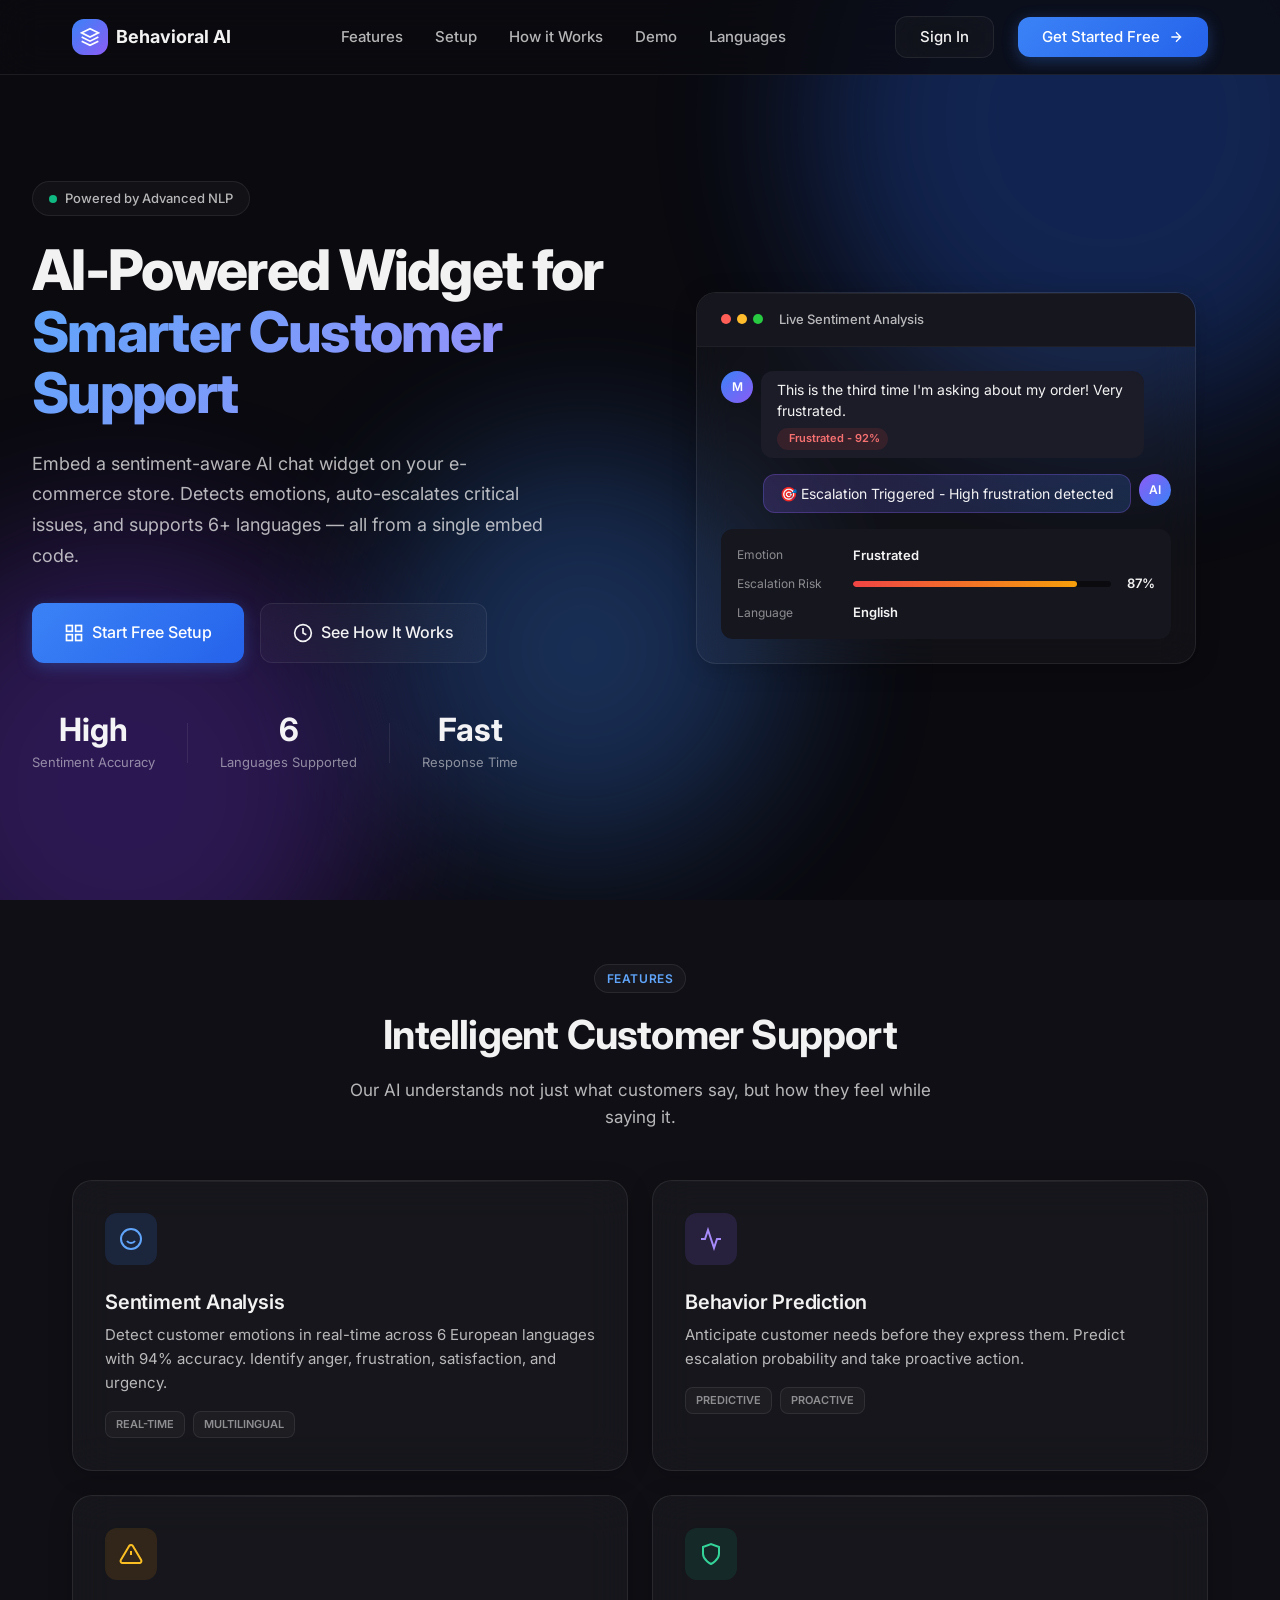
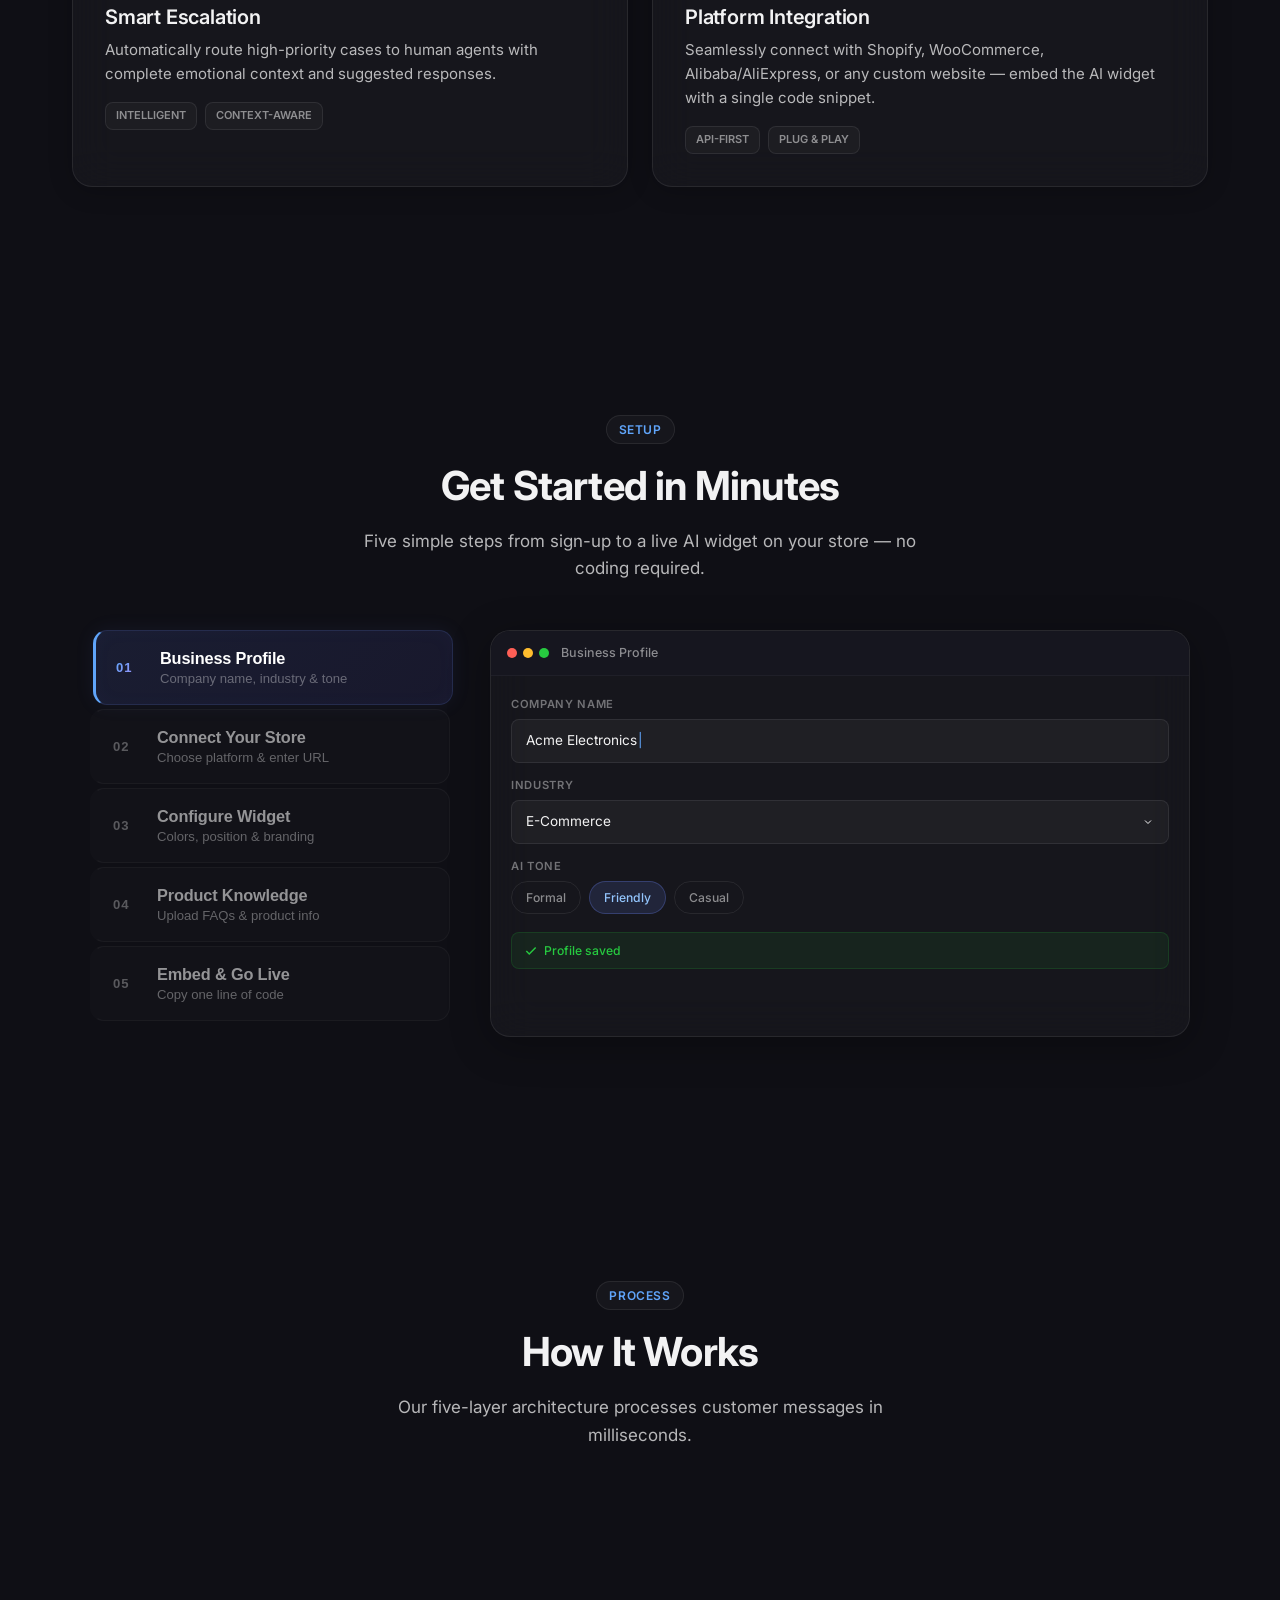
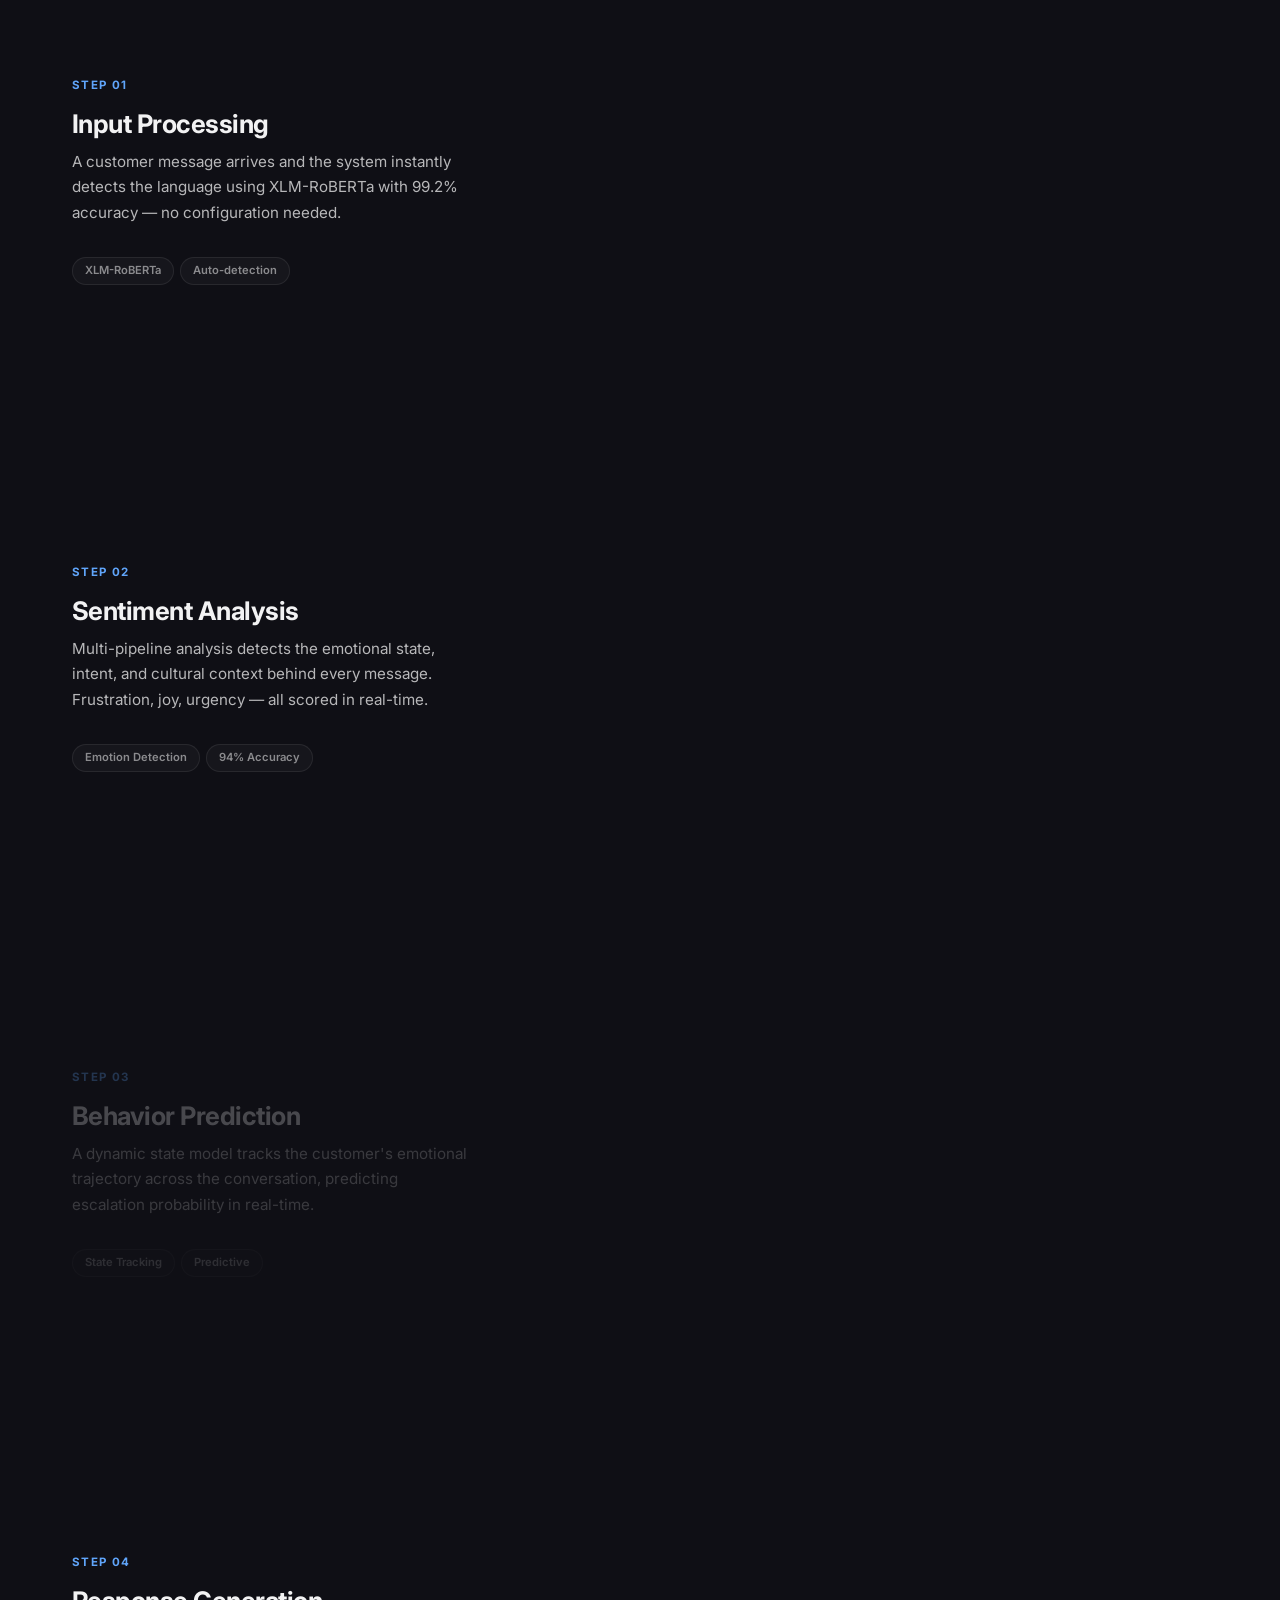
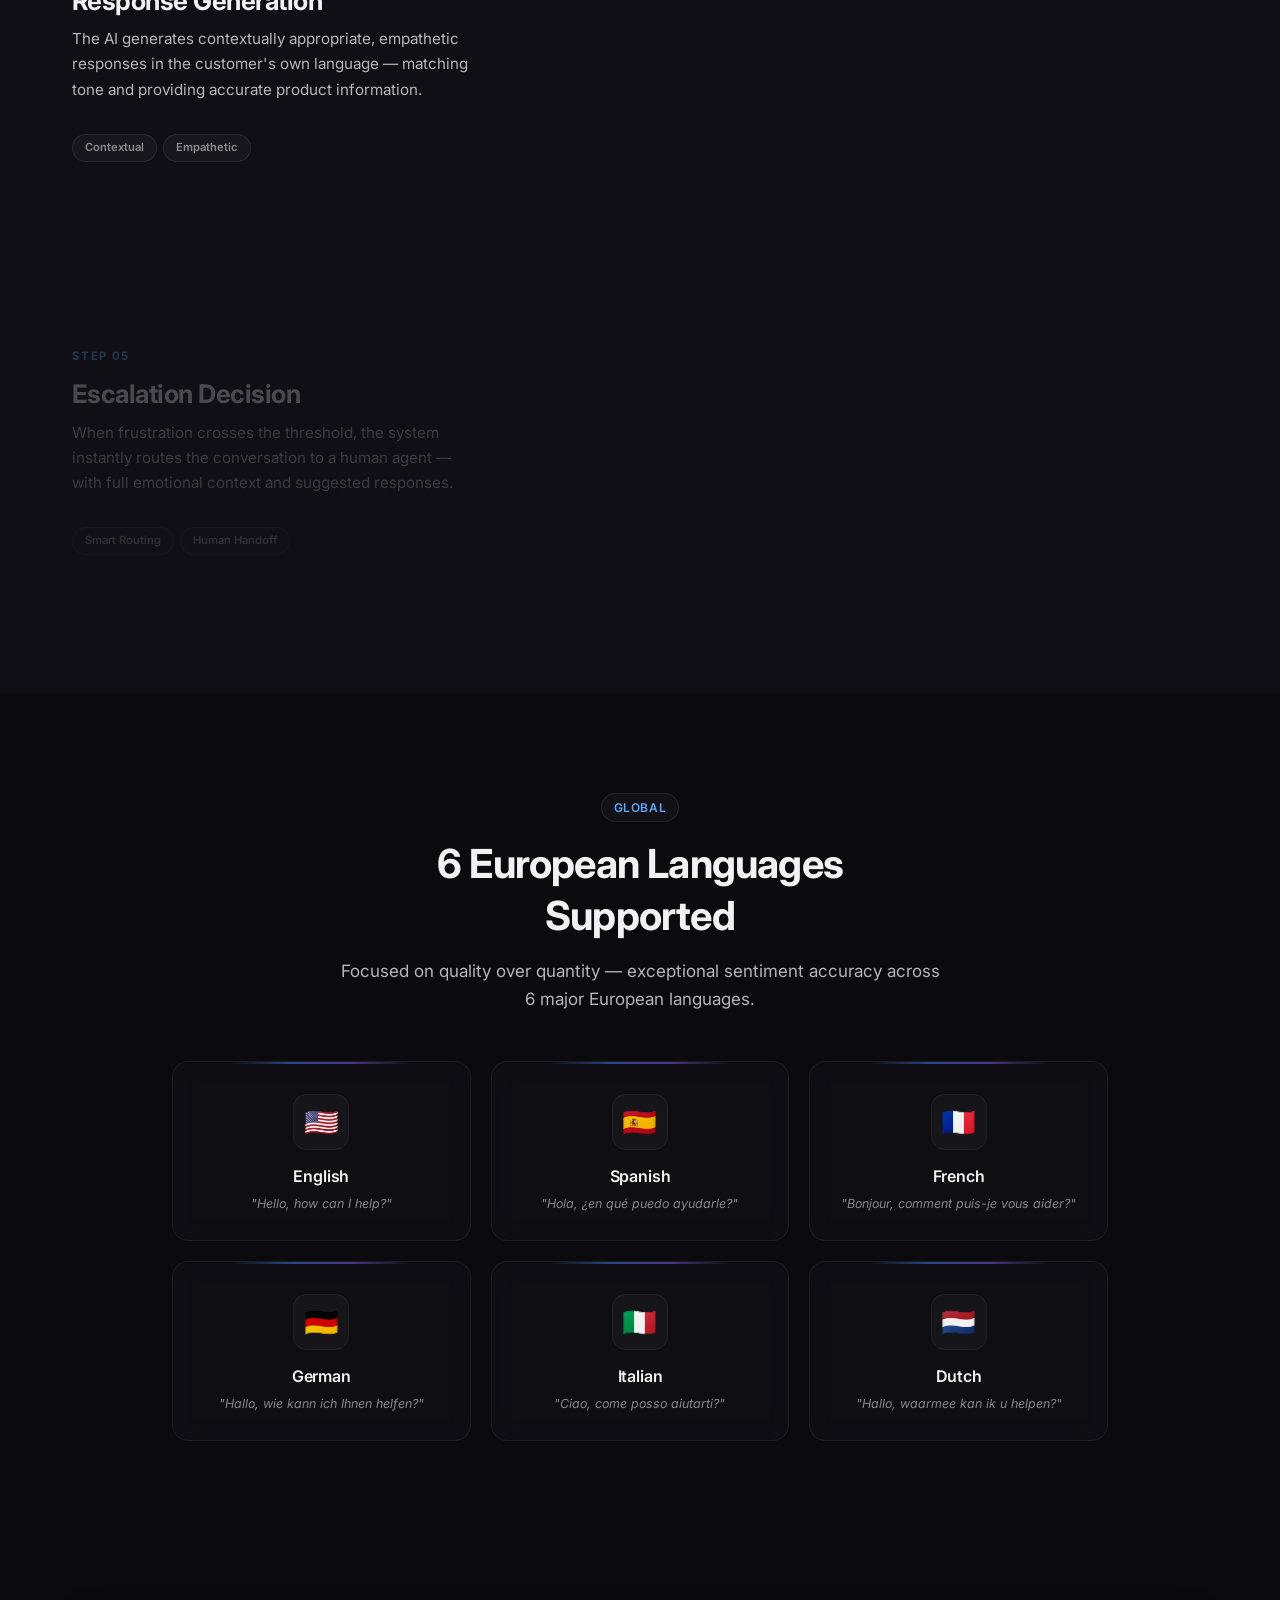
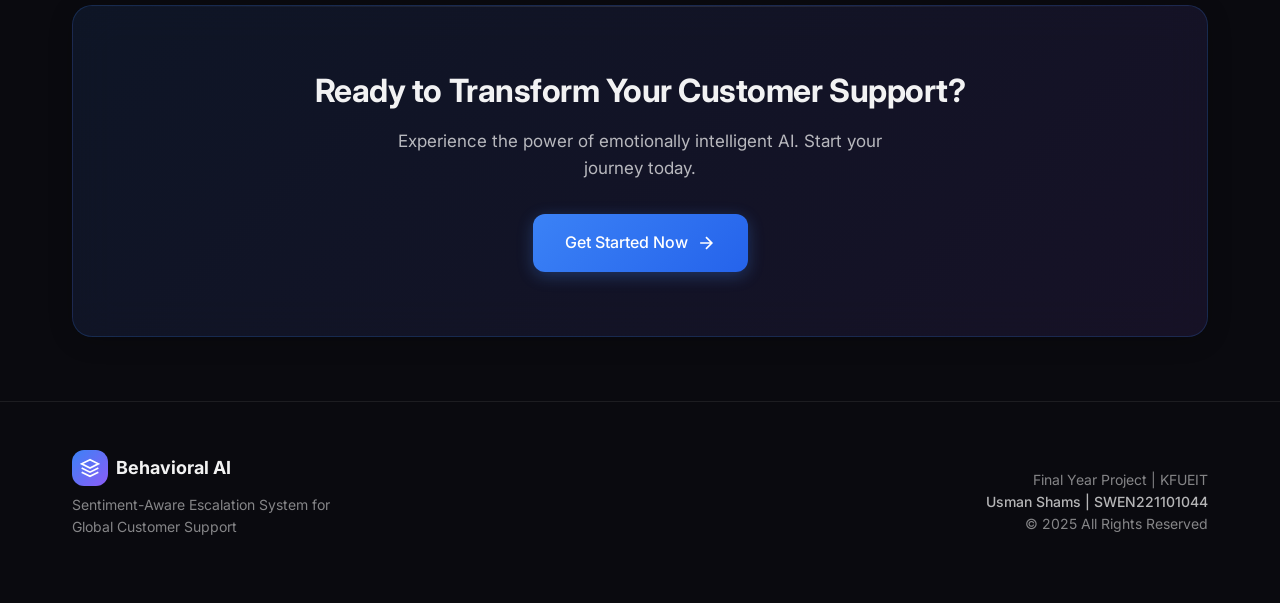
==== commit 58243546: "feat: introduce initial `index.html` for the frontend landing page, featuring an interactive "How It" ====
--- a/frontend/index.html
+++ b/frontend/index.html
@@ -595,69 +595,116 @@
 
         /* Tabs (left) */
         .setup-tabs {
-            flex: 0 0 340px;
+            flex: 0 0 360px;
             display: flex;
             flex-direction: column;
-            gap: 6px;
+            gap: 4px;
         }
 
         .setup-tab {
             display: flex;
             align-items: center;
-            gap: 14px;
+            gap: 16px;
             width: 100%;
-            padding: 16px 18px;
-            background: transparent;
-            border: 1px solid transparent;
-            border-radius: 12px;
+            padding: 18px 20px;
+            background: rgba(255, 255, 255, 0.015);
+            border: 1px solid rgba(255, 255, 255, 0.04);
+            border-left: 3px solid transparent;
+            border-radius: 14px;
             cursor: pointer;
             text-align: left;
+            transition: all 0.35s cubic-bezier(0.4, 0, 0.2, 1);
+            color: rgba(255, 255, 255, 0.55);
+            position: relative;
+            overflow: hidden;
+        }
+
+        .setup-tab::before {
+            content: '';
+            position: absolute;
+            inset: 0;
+            background: linear-gradient(135deg, rgba(102, 126, 234, 0.06), rgba(124, 58, 237, 0.03));
+            opacity: 0;
+            transition: opacity 0.35s;
+        }
+
+        .setup-tab:hover {
+            background: rgba(255, 255, 255, 0.04);
+            border-color: rgba(255, 255, 255, 0.08);
+            border-left-color: rgba(102, 126, 234, 0.35);
+            color: rgba(255, 255, 255, 0.8);
+            transform: translateX(3px);
+        }
+
+        .setup-tab:hover::before {
+            opacity: 1;
+        }
+
+        .setup-tab.active {
+            background: rgba(102, 126, 234, 0.08);
+            border-color: rgba(102, 126, 234, 0.2);
+            border-left: 3px solid var(--primary-400);
+            color: var(--text-primary);
+            transform: translateX(3px);
+            box-shadow: 0 0 20px rgba(102, 126, 234, 0.08), inset 0 0 20px rgba(102, 126, 234, 0.03);
+        }
+
+        .setup-tab.active::before {
+            opacity: 1;
+        }
+
+        .setup-tab-num {
+            font-size: 0.82rem;
+            font-weight: 800;
+            letter-spacing: 0.08em;
+            min-width: 28px;
             transition: all 0.3s;
-            color: var(--text-muted);
-        }
-
-        .setup-tab:hover {
-            background: rgba(255, 255, 255, 0.03);
-            border-color: rgba(255, 255, 255, 0.05);
-        }
-
-        .setup-tab.active {
-            background: rgba(102, 126, 234, 0.06);
-            border-color: rgba(102, 126, 234, 0.15);
-            border-left: 3px solid var(--primary-500);
-            color: var(--text-primary);
-        }
-
-        .setup-tab-num {
-            font-size: 0.72rem;
-            font-weight: 700;
-            letter-spacing: 0.08em;
-            color: var(--primary-400);
-            min-width: 24px;
+            position: relative;
+            z-index: 1;
         }
 
         .setup-tab .setup-tab-num {
-            color: var(--text-muted);
+            color: rgba(255, 255, 255, 0.3);
+        }
+
+        .setup-tab:hover .setup-tab-num {
+            color: rgba(102, 126, 234, 0.7);
         }
 
         .setup-tab.active .setup-tab-num {
-            color: var(--primary-400);
+            background: linear-gradient(135deg, var(--primary-400), #a78bfa);
+            -webkit-background-clip: text;
+            -webkit-text-fill-color: transparent;
+            background-clip: text;
         }
 
         .setup-tab-info {
             display: flex;
             flex-direction: column;
-            gap: 2px;
+            gap: 3px;
+            position: relative;
+            z-index: 1;
         }
 
         .setup-tab-title {
-            font-size: 0.92rem;
+            font-size: 1.02rem;
             font-weight: 600;
+            letter-spacing: -0.01em;
+            transition: color 0.3s;
+        }
+
+        .setup-tab:hover .setup-tab-title {
+            color: rgba(255, 255, 255, 0.95);
+        }
+
+        .setup-tab.active .setup-tab-title {
+            color: #fff;
         }
 
         .setup-tab-desc {
-            font-size: 0.74rem;
-            color: var(--text-muted);
+            font-size: 0.82rem;
+            color: rgba(255, 255, 255, 0.35);
+            transition: color 0.3s;
         }
 
         /* Card (right) — matches HiW card design */
@@ -894,7 +941,7 @@
         }
 
         .ss-config-right {
-            flex: 0 0 140px;
+            flex: 0 0 180px;
             display: flex;
             align-items: center;
             justify-content: center;
@@ -976,6 +1023,240 @@
             50% {
                 transform: scale(1.1);
             }
+        }
+
+        /* — Connection Progress Timeline (Scene 1) — */
+        .ss-connect-progress {
+            margin-top: 6px;
+            padding: 12px;
+            background: rgba(255, 255, 255, 0.02);
+            border: 1px solid rgba(255, 255, 255, 0.05);
+            border-radius: 10px;
+        }
+
+        .ss-prog-step {
+            display: flex;
+            align-items: center;
+            gap: 10px;
+            padding: 4px 0;
+        }
+
+        .ss-prog-dot {
+            width: 22px;
+            height: 22px;
+            border-radius: 50%;
+            background: rgba(39, 202, 64, 0.12);
+            border: 1.5px solid rgba(39, 202, 64, 0.3);
+            display: flex;
+            align-items: center;
+            justify-content: center;
+            flex-shrink: 0;
+        }
+
+        .ss-prog-dot-pulse {
+            width: 22px;
+            height: 22px;
+            border-radius: 50%;
+            background: rgba(102, 126, 234, 0.15);
+            border: 1.5px solid rgba(102, 126, 234, 0.4);
+            animation: prog-pulse 1.5s ease-in-out infinite;
+        }
+
+        @keyframes prog-pulse {
+
+            0%,
+            100% {
+                box-shadow: 0 0 0 0 rgba(102, 126, 234, 0.3);
+            }
+
+            50% {
+                box-shadow: 0 0 0 6px rgba(102, 126, 234, 0);
+            }
+        }
+
+        .ss-prog-info {
+            display: flex;
+            flex-direction: column;
+            gap: 1px;
+        }
+
+        .ss-prog-name {
+            font-size: 0.78rem;
+            font-weight: 500;
+            color: var(--text-primary);
+        }
+
+        .ss-prog-meta {
+            font-size: 0.66rem;
+            color: var(--text-muted);
+        }
+
+        .ss-prog-line {
+            width: 1.5px;
+            height: 14px;
+            margin-left: 10px;
+            border-radius: 1px;
+        }
+
+        .ss-prog-line-done {
+            background: rgba(39, 202, 64, 0.25);
+        }
+
+        .ss-prog-line-active {
+            background: linear-gradient(to bottom, rgba(39, 202, 64, 0.25), rgba(102, 126, 234, 0.25));
+        }
+
+        /* — Larger Widget Preview (Scene 2) — */
+        .ss-widget-preview-lg {
+            position: relative;
+            width: 100%;
+        }
+
+        .ss-wpl-site {
+            width: 100%;
+            background: rgba(255, 255, 255, 0.02);
+            border: 1px solid rgba(255, 255, 255, 0.08);
+            border-radius: 10px;
+            overflow: hidden;
+            position: relative;
+            min-height: 200px;
+        }
+
+        .ss-wpl-bar {
+            display: flex;
+            align-items: center;
+            gap: 4px;
+            padding: 7px 10px;
+            background: rgba(255, 255, 255, 0.04);
+            border-bottom: 1px solid rgba(255, 255, 255, 0.05);
+        }
+
+        .ss-wpl-bar>span {
+            width: 6px;
+            height: 6px;
+            border-radius: 50%;
+        }
+
+        .ss-wpl-bar>span:first-child {
+            background: #ff5f56;
+        }
+
+        .ss-wpl-bar>span:nth-child(2) {
+            background: #ffbd2e;
+        }
+
+        .ss-wpl-bar>span:nth-child(3) {
+            background: #27ca40;
+        }
+
+        .ss-wpl-url {
+            flex: 1;
+            text-align: center;
+            font-size: 0.58rem;
+            color: var(--text-muted);
+            background: rgba(255, 255, 255, 0.04);
+            border-radius: 4px;
+            padding: 2px 6px;
+            margin-left: 4px;
+        }
+
+        .ss-wpl-body {
+            padding: 12px;
+            display: flex;
+            flex-direction: column;
+            gap: 6px;
+        }
+
+        .ss-wpl-line {
+            height: 4px;
+            background: rgba(255, 255, 255, 0.05);
+            border-radius: 2px;
+        }
+
+        .ss-wpl-chat {
+            position: absolute;
+            bottom: 40px;
+            right: 8px;
+            width: 130px;
+            background: rgba(20, 20, 30, 0.95);
+            border: 1px solid rgba(124, 58, 237, 0.3);
+            border-radius: 10px;
+            overflow: hidden;
+            box-shadow: 0 4px 20px rgba(0, 0, 0, 0.3);
+            animation: chat-slide-up 0.5s ease-out;
+        }
+
+        @keyframes chat-slide-up {
+            from {
+                opacity: 0;
+                transform: translateY(10px);
+            }
+
+            to {
+                opacity: 1;
+                transform: translateY(0);
+            }
+        }
+
+        .ss-wpl-chat-head {
+            display: flex;
+            align-items: center;
+            gap: 6px;
+            padding: 6px 8px;
+            background: rgba(124, 58, 237, 0.15);
+            border-bottom: 1px solid rgba(124, 58, 237, 0.2);
+            font-size: 0.62rem;
+            font-weight: 600;
+            color: rgba(255, 255, 255, 0.8);
+        }
+
+        .ss-wpl-chat-avatar {
+            width: 16px;
+            height: 16px;
+            border-radius: 50%;
+            background: linear-gradient(135deg, var(--primary-400), #a78bfa);
+            display: flex;
+            align-items: center;
+            justify-content: center;
+            font-size: 0.48rem;
+            font-weight: 700;
+            color: white;
+        }
+
+        .ss-wpl-chat-msgs {
+            padding: 6px 8px;
+            display: flex;
+            flex-direction: column;
+            gap: 4px;
+        }
+
+        .ss-wpl-msg {
+            font-size: 0.58rem;
+            padding: 4px 7px;
+            border-radius: 6px;
+            max-width: 90%;
+            line-height: 1.3;
+        }
+
+        .ss-wpl-msg-bot {
+            background: rgba(102, 126, 234, 0.15);
+            color: rgba(255, 255, 255, 0.8);
+            align-self: flex-start;
+        }
+
+        .ss-wpl-bubble {
+            position: absolute;
+            bottom: 8px;
+            right: 8px;
+            width: 26px;
+            height: 26px;
+            border-radius: 50%;
+            background: #7c3aed;
+            display: flex;
+            align-items: center;
+            justify-content: center;
+            animation: bubble-pulse 2s ease-in-out infinite;
+            box-shadow: 0 2px 12px rgba(124, 58, 237, 0.5);
         }
 
         /* — Scene 3: Knowledge Base — */
@@ -1237,20 +1518,48 @@
                 flex: none;
                 flex-direction: row;
                 overflow-x: auto;
-                gap: 8px;
+                gap: 6px;
                 padding-bottom: 8px;
+                -webkit-overflow-scrolling: touch;
+                scrollbar-width: none;
+            }
+
+            .setup-tabs::-webkit-scrollbar {
+                display: none;
             }
 
             .setup-tab {
                 flex: 0 0 auto;
-                padding: 10px 14px;
+                padding: 12px 16px;
                 white-space: nowrap;
+                border-left: none;
+                border-bottom: 2px solid transparent;
+                border-radius: 10px;
+                transform: none !important;
+            }
+
+            .setup-tab.active {
+                border-left: none;
+                border-bottom: 2px solid var(--primary-400);
             }
 
             .setup-tab-desc {
                 display: none;
             }
 
+            .setup-tab-num {
+                font-size: 0.72rem;
+                min-width: 20px;
+            }
+
+            .setup-tab-title {
+                font-size: 0.88rem;
+            }
+
+            .setup-card-body {
+                min-height: 340px;
+            }
+
             .ss-platform-grid {
                 grid-template-columns: repeat(2, 1fr);
             }
@@ -1261,12 +1570,97 @@
 
             .ss-config-right {
                 flex: none;
+            }
+
+            .ss-wpl-site {
+                min-height: 160px;
+            }
+
+            .ss-wpl-chat {
+                width: 120px;
+                bottom: 32px;
             }
         }
 
         @media (max-width: 600px) {
             .lang-grid {
                 grid-template-columns: 1fr;
+            }
+
+            .setup-section {
+                padding: 60px 0;
+            }
+
+            .setup-card-body {
+                min-height: 300px;
+                padding: 0;
+            }
+
+            .setup-scene {
+                padding: 1rem;
+            }
+
+            .ss-platform-grid {
+                grid-template-columns: repeat(2, 1fr);
+                gap: 6px;
+            }
+
+            .ss-plat {
+                padding: 8px 4px;
+                font-size: 0.65rem;
+            }
+
+            .ss-plat svg {
+                width: 14px;
+                height: 14px;
+            }
+
+            .ss-connect-progress {
+                padding: 8px;
+            }
+
+            .ss-prog-name {
+                font-size: 0.72rem;
+            }
+
+            .ss-prog-meta {
+                font-size: 0.6rem;
+            }
+
+            .ss-config-right {
+                flex: 0 0 auto;
+            }
+
+            .ss-wpl-site {
+                min-height: 140px;
+            }
+
+            .ss-wpl-chat {
+                width: 110px;
+                bottom: 28px;
+                right: 6px;
+            }
+
+            .ss-wpl-chat-head {
+                padding: 4px 6px;
+                font-size: 0.56rem;
+            }
+
+            .ss-wpl-msg {
+                font-size: 0.52rem;
+            }
+
+            .ss-embed-code {
+                border-radius: 8px;
+            }
+
+            .ss-code-block {
+                font-size: 0.68rem;
+                padding: 10px;
+            }
+
+            .ss-ed-browser {
+                width: 170px;
             }
         }
     </style>
@@ -1673,6 +2067,38 @@
                                         </svg>
                                         Store connected
                                     </div>
+                                    <!-- Connection progress timeline -->
+                                    <div class="ss-connect-progress">
+                                        <div class="ss-prog-step ss-prog-done">
+                                            <div class="ss-prog-dot"><svg width="10" height="10" viewBox="0 0 24 24"
+                                                    fill="none" stroke="#27ca40" stroke-width="3">
+                                                    <polyline points="20 6 9 17 4 12" />
+                                                </svg></div>
+                                            <div class="ss-prog-info">
+                                                <span class="ss-prog-name">Authenticating</span>
+                                                <span class="ss-prog-meta">API key validated</span>
+                                            </div>
+                                        </div>
+                                        <div class="ss-prog-line ss-prog-line-done"></div>
+                                        <div class="ss-prog-step ss-prog-done">
+                                            <div class="ss-prog-dot"><svg width="10" height="10" viewBox="0 0 24 24"
+                                                    fill="none" stroke="#27ca40" stroke-width="3">
+                                                    <polyline points="20 6 9 17 4 12" />
+                                                </svg></div>
+                                            <div class="ss-prog-info">
+                                                <span class="ss-prog-name">Syncing Products</span>
+                                                <span class="ss-prog-meta">148 products imported</span>
+                                            </div>
+                                        </div>
+                                        <div class="ss-prog-line ss-prog-line-active"></div>
+                                        <div class="ss-prog-step ss-prog-active">
+                                            <div class="ss-prog-dot ss-prog-dot-pulse"></div>
+                                            <div class="ss-prog-info">
+                                                <span class="ss-prog-name">Verifying Webhook</span>
+                                                <span class="ss-prog-meta">Setting up real-time sync…</span>
+                                            </div>
+                                        </div>
+                                    </div>
                                 </div>
                             </div>
 
@@ -1706,21 +2132,36 @@
                                         </div>
                                     </div>
                                     <div class="ss-config-right">
-                                        <div class="ss-widget-preview">
-                                            <div class="ss-wp-window">
-                                                <div class="ss-wp-bar"></div>
-                                                <div class="ss-wp-body">
-                                                    <div class="ss-wp-line" style="width:80%"></div>
-                                                    <div class="ss-wp-line" style="width:60%"></div>
-                                                    <div class="ss-wp-line" style="width:70%"></div>
+                                        <div class="ss-widget-preview-lg">
+                                            <div class="ss-wpl-site">
+                                                <div class="ss-wpl-bar">
+                                                    <span></span><span></span><span></span>
+                                                    <div class="ss-wpl-url">mystore.com</div>
                                                 </div>
-                                            </div>
-                                            <div class="ss-wp-bubble">
-                                                <svg width="16" height="16" viewBox="0 0 24 24" fill="white"
-                                                    stroke="none">
-                                                    <path
-                                                        d="M21 15a2 2 0 01-2 2H7l-4 4V5a2 2 0 012-2h14a2 2 0 012 2z" />
-                                                </svg>
+                                                <div class="ss-wpl-body">
+                                                    <div class="ss-wpl-line" style="width:80%"></div>
+                                                    <div class="ss-wpl-line" style="width:55%"></div>
+                                                    <div class="ss-wpl-line" style="width:70%"></div>
+                                                    <div class="ss-wpl-line" style="width:45%"></div>
+                                                </div>
+                                                <!-- Chat widget overlay -->
+                                                <div class="ss-wpl-chat">
+                                                    <div class="ss-wpl-chat-head">
+                                                        <div class="ss-wpl-chat-avatar">AI</div>
+                                                        <span>Assistant</span>
+                                                    </div>
+                                                    <div class="ss-wpl-chat-msgs">
+                                                        <div class="ss-wpl-msg ss-wpl-msg-bot">Hello! 👋</div>
+                                                        <div class="ss-wpl-msg ss-wpl-msg-bot">How can I help?</div>
+                                                    </div>
+                                                </div>
+                                                <!-- Floating bubble -->
+                                                <div class="ss-wpl-bubble">
+                                                    <svg width="14" height="14" viewBox="0 0 24 24" fill="white">
+                                                        <path
+                                                            d="M21 15a2 2 0 01-2 2H7l-4 4V5a2 2 0 012-2h14a2 2 0 012 2z" />
+                                                    </svg>
+                                                </div>
                                             </div>
                                         </div>
                                     </div>
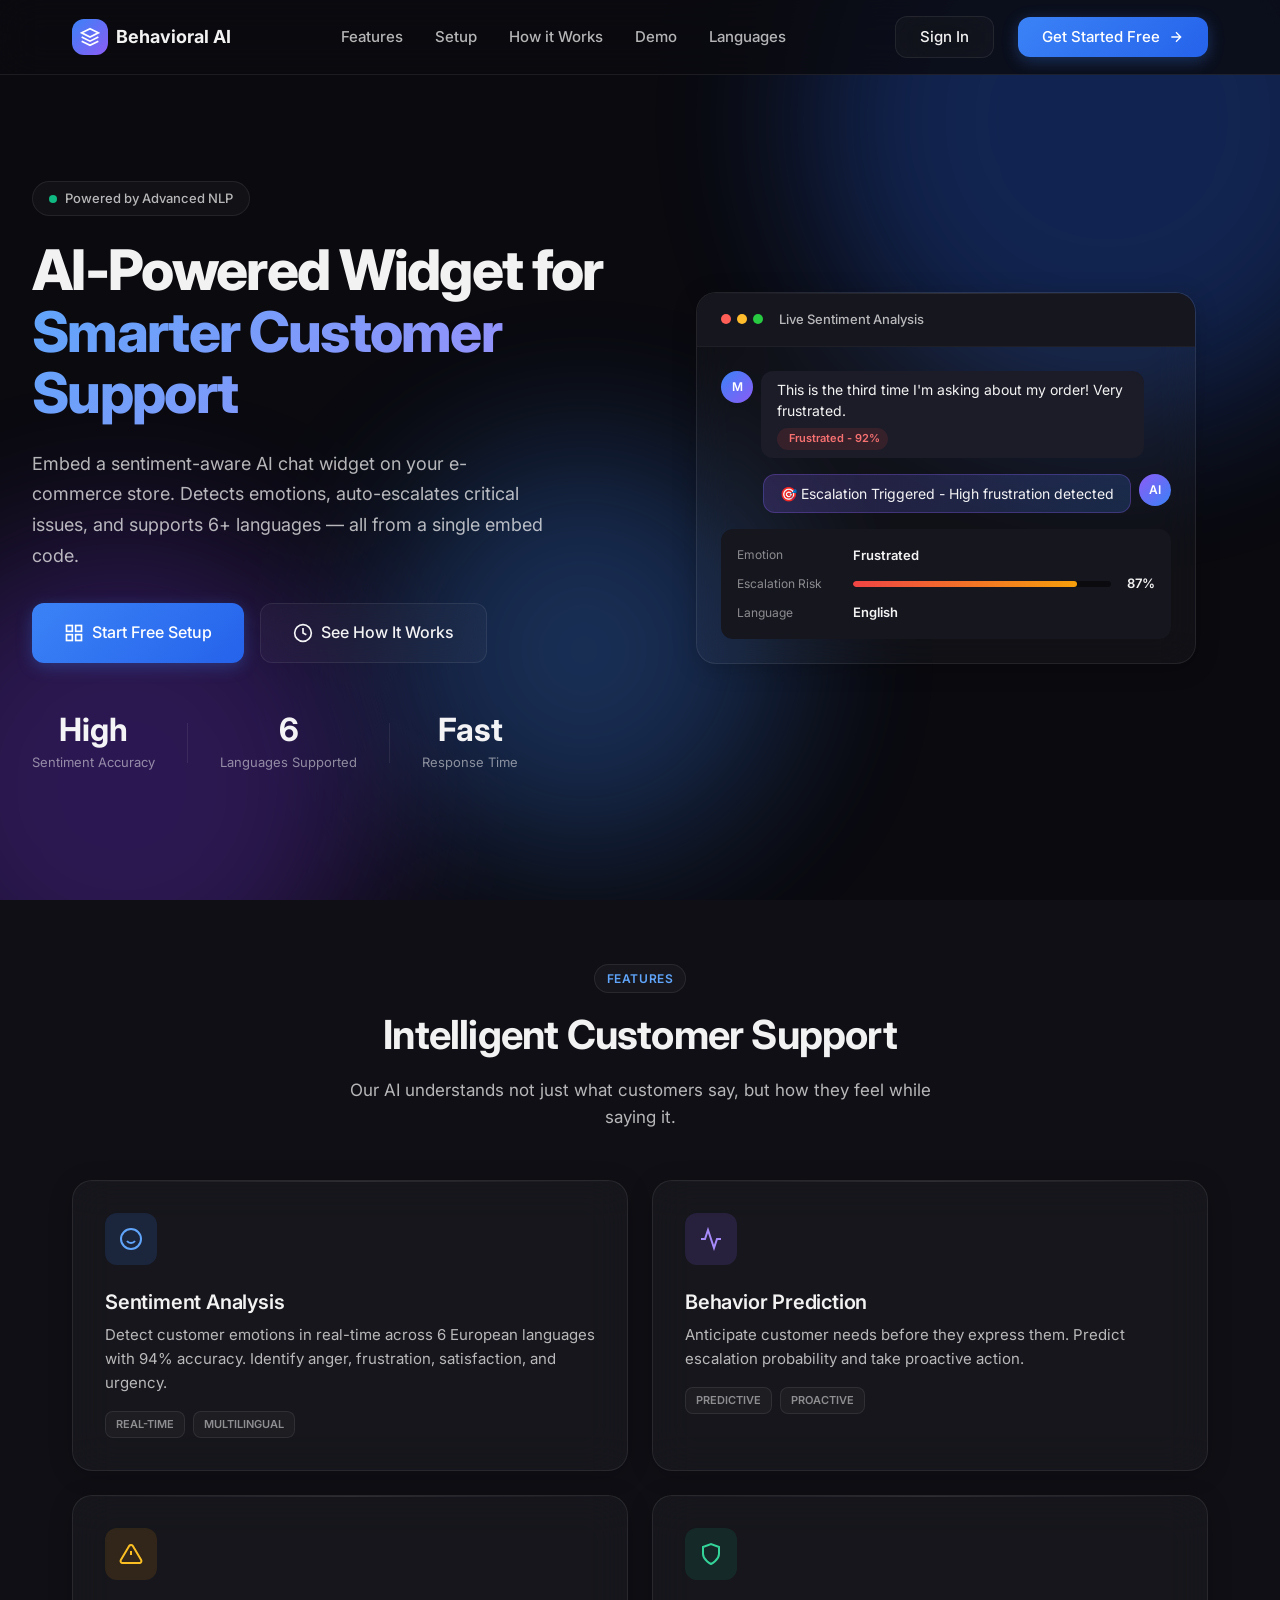
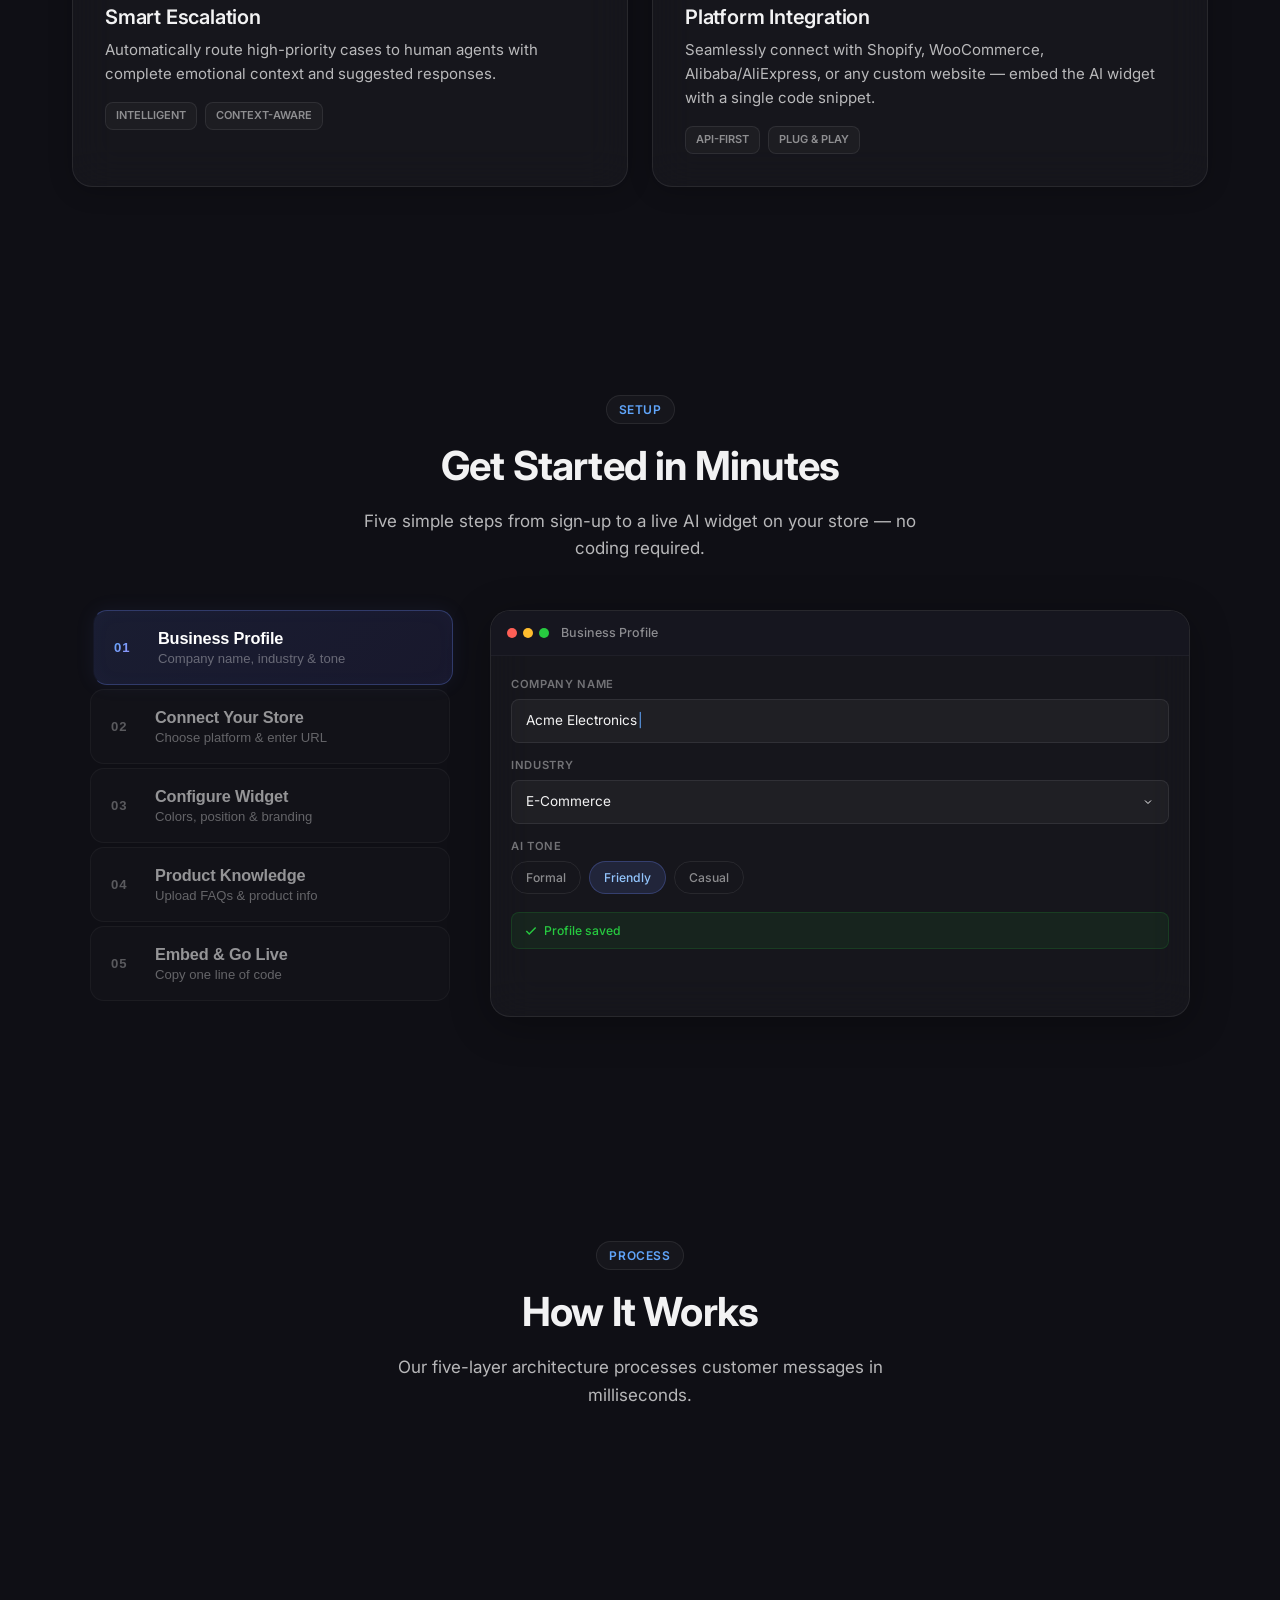
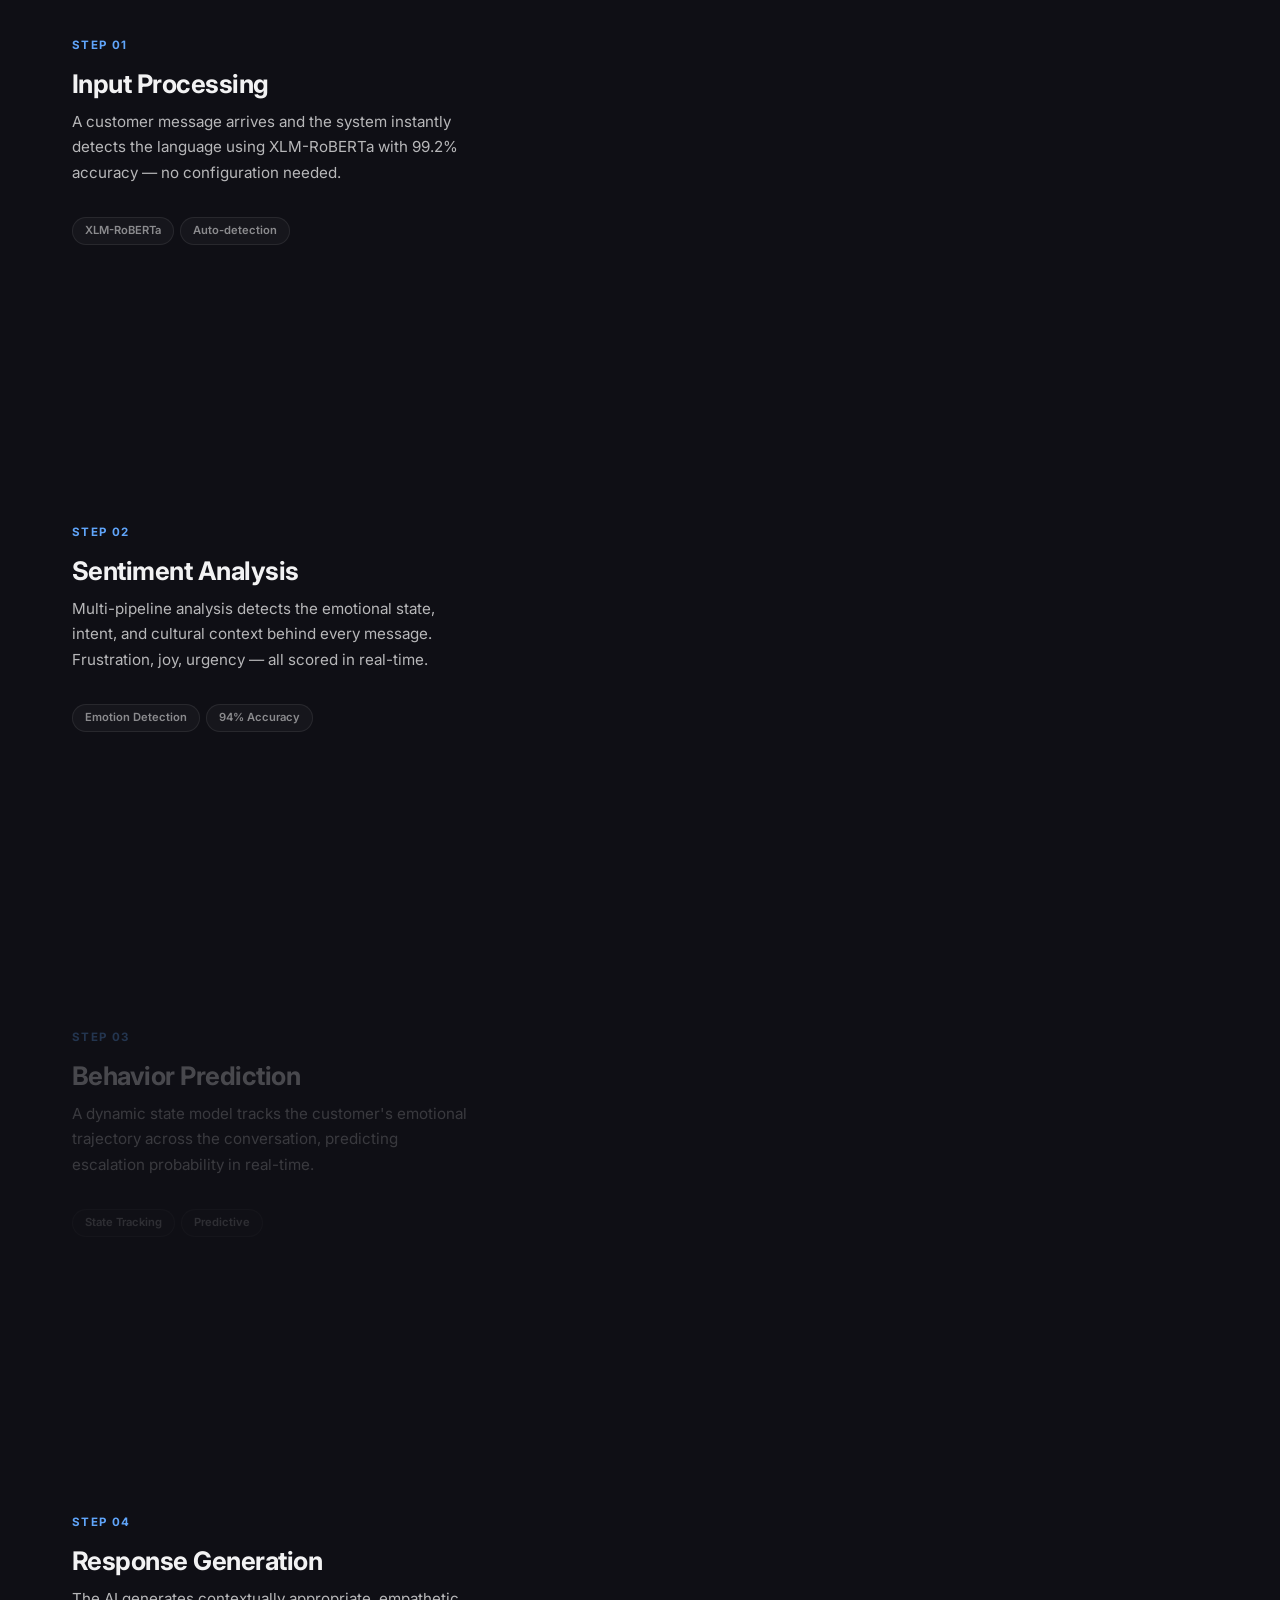
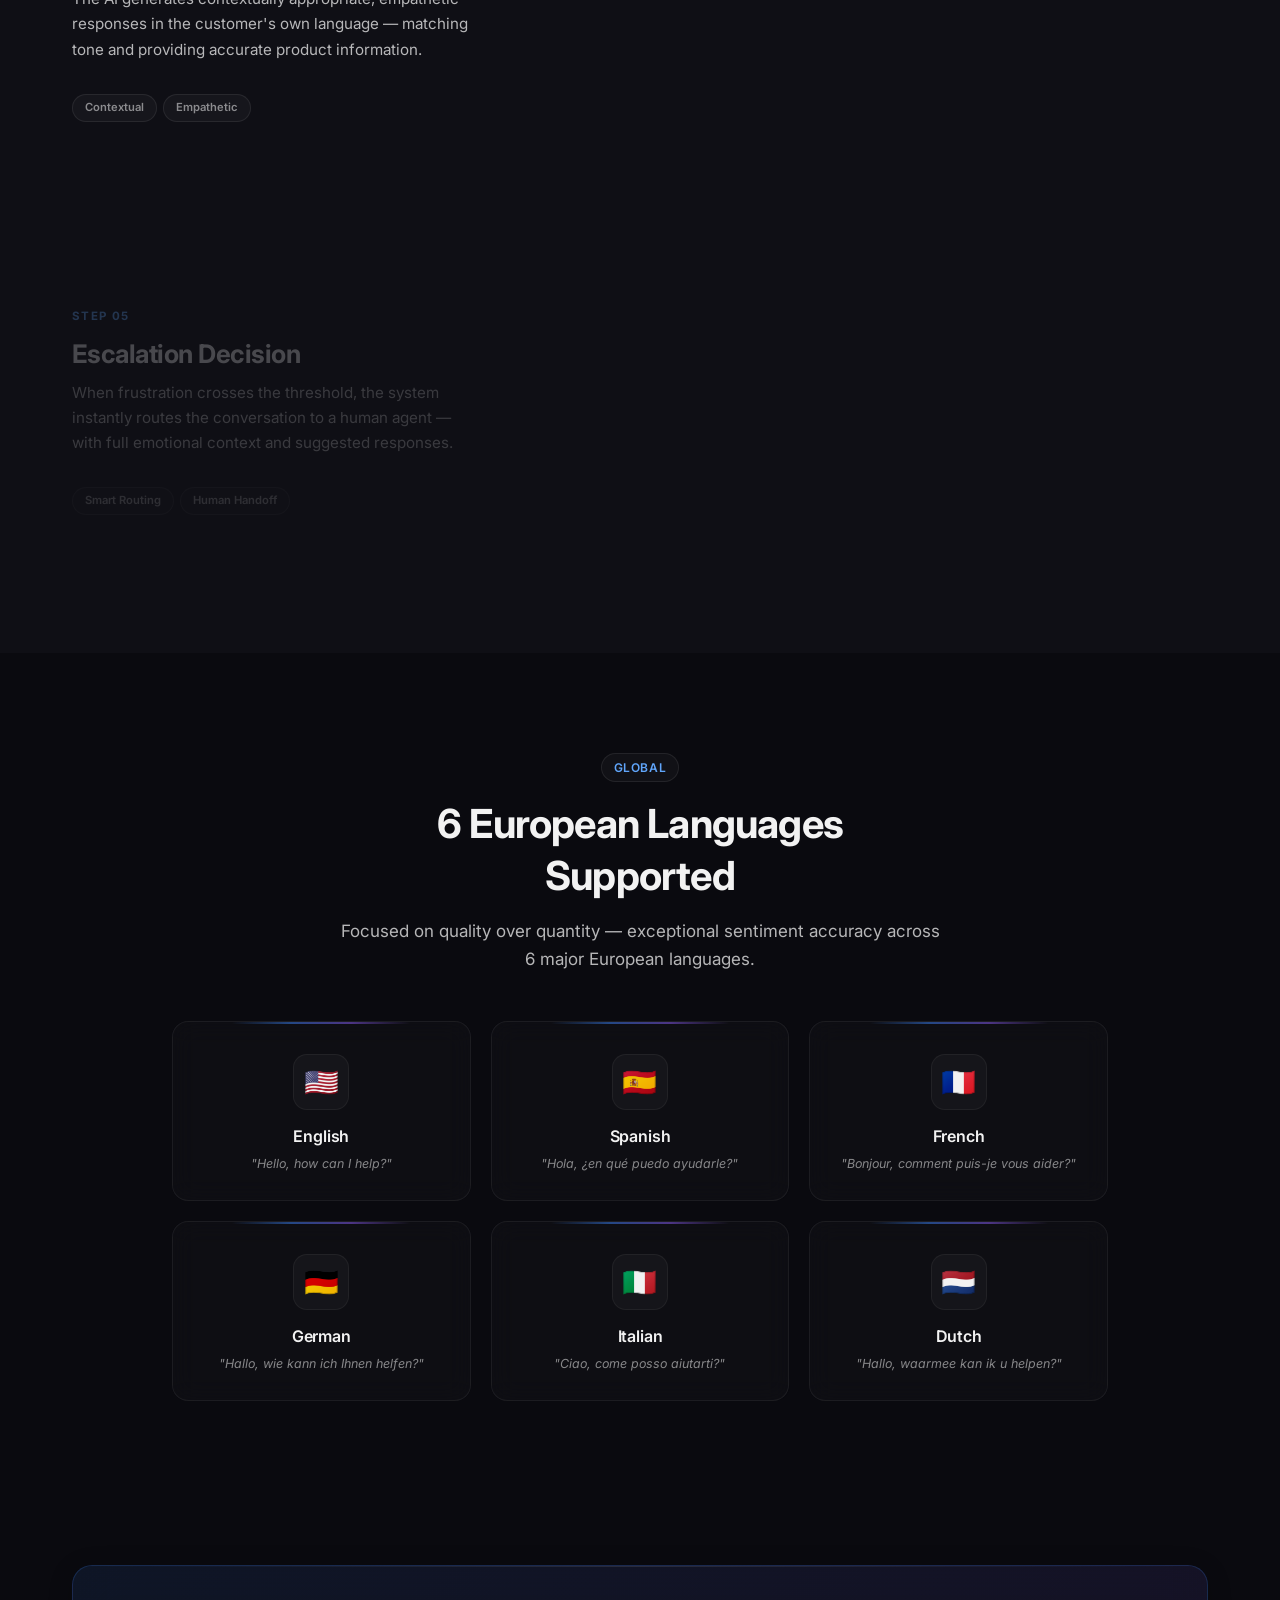
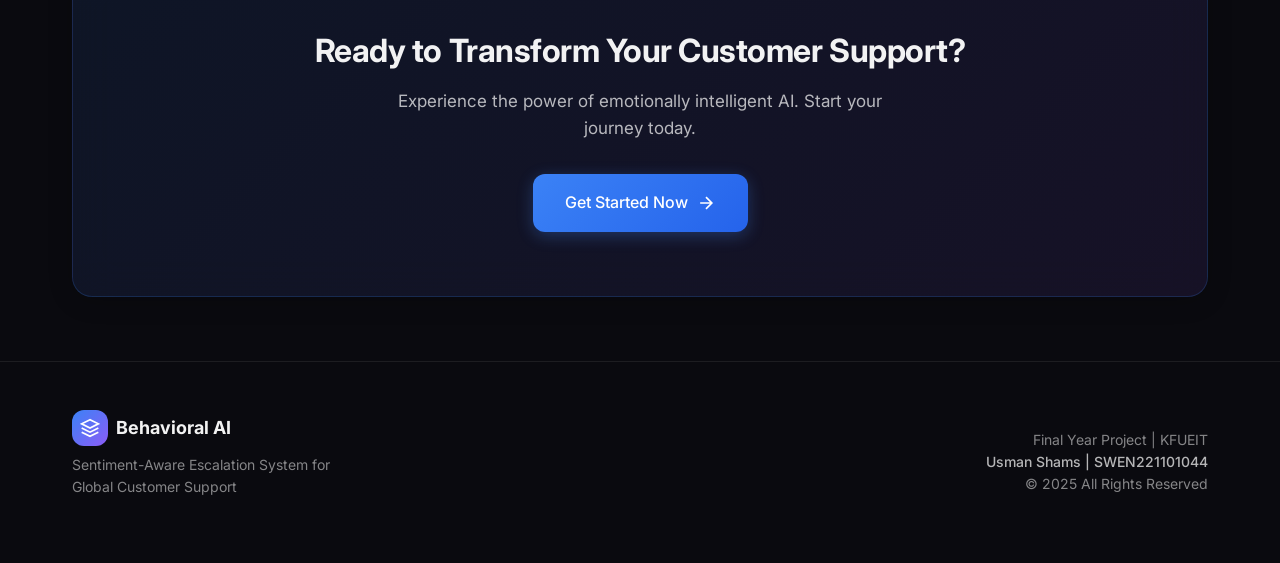
==== commit 40ba8214: "feat: Create initial frontend index.html including the scroll-animated "How It Works" section." ====
--- a/frontend/index.html
+++ b/frontend/index.html
@@ -582,7 +582,7 @@
            ═══════════════════════════════════════════════════════ */
         .setup-section {
             background: var(--bg-secondary);
-            padding: 100px 0;
+            padding: 80px 0;
         }
 
         .setup-layout {
@@ -609,7 +609,6 @@
             padding: 18px 20px;
             background: rgba(255, 255, 255, 0.015);
             border: 1px solid rgba(255, 255, 255, 0.04);
-            border-left: 3px solid transparent;
             border-radius: 14px;
             cursor: pointer;
             text-align: left;
@@ -630,8 +629,8 @@
 
         .setup-tab:hover {
             background: rgba(255, 255, 255, 0.04);
-            border-color: rgba(255, 255, 255, 0.08);
-            border-left-color: rgba(102, 126, 234, 0.35);
+            border-color: rgba(102, 126, 234, 0.2);
+            border-left-color: transparent;
             color: rgba(255, 255, 255, 0.8);
             transform: translateX(3px);
         }
@@ -642,8 +641,8 @@
 
         .setup-tab.active {
             background: rgba(102, 126, 234, 0.08);
-            border-color: rgba(102, 126, 234, 0.2);
-            border-left: 3px solid var(--primary-400);
+            border-color: rgba(102, 126, 234, 0.35);
+            border-left-color: transparent;
             color: var(--text-primary);
             transform: translateX(3px);
             box-shadow: 0 0 20px rgba(102, 126, 234, 0.08), inset 0 0 20px rgba(102, 126, 234, 0.03);
@@ -1025,85 +1024,43 @@
             }
         }
 
-        /* — Connection Progress Timeline (Scene 1) — */
-        .ss-connect-progress {
-            margin-top: 6px;
-            padding: 12px;
+        /* — Sync Stats Row (Scene 1) — */
+        .ss-sync-stats {
+            display: flex;
+            align-items: center;
+            justify-content: center;
+            gap: 14px;
+            margin-top: 8px;
+            padding: 10px 14px;
             background: rgba(255, 255, 255, 0.02);
             border: 1px solid rgba(255, 255, 255, 0.05);
             border-radius: 10px;
         }
 
-        .ss-prog-step {
-            display: flex;
-            align-items: center;
-            gap: 10px;
-            padding: 4px 0;
-        }
-
-        .ss-prog-dot {
-            width: 22px;
-            height: 22px;
-            border-radius: 50%;
-            background: rgba(39, 202, 64, 0.12);
-            border: 1.5px solid rgba(39, 202, 64, 0.3);
-            display: flex;
-            align-items: center;
-            justify-content: center;
-            flex-shrink: 0;
-        }
-
-        .ss-prog-dot-pulse {
-            width: 22px;
-            height: 22px;
-            border-radius: 50%;
-            background: rgba(102, 126, 234, 0.15);
-            border: 1.5px solid rgba(102, 126, 234, 0.4);
-            animation: prog-pulse 1.5s ease-in-out infinite;
-        }
-
-        @keyframes prog-pulse {
-
-            0%,
-            100% {
-                box-shadow: 0 0 0 0 rgba(102, 126, 234, 0.3);
-            }
-
-            50% {
-                box-shadow: 0 0 0 6px rgba(102, 126, 234, 0);
-            }
-        }
-
-        .ss-prog-info {
+        .ss-sync-item {
             display: flex;
             flex-direction: column;
-            gap: 1px;
-        }
-
-        .ss-prog-name {
-            font-size: 0.78rem;
-            font-weight: 500;
-            color: var(--text-primary);
-        }
-
-        .ss-prog-meta {
-            font-size: 0.66rem;
+            align-items: center;
+            gap: 2px;
+        }
+
+        .ss-sync-val {
+            font-size: 1.1rem;
+            font-weight: 700;
+            color: var(--primary-300);
+        }
+
+        .ss-sync-label {
+            font-size: 0.65rem;
             color: var(--text-muted);
-        }
-
-        .ss-prog-line {
-            width: 1.5px;
-            height: 14px;
-            margin-left: 10px;
-            border-radius: 1px;
-        }
-
-        .ss-prog-line-done {
-            background: rgba(39, 202, 64, 0.25);
-        }
-
-        .ss-prog-line-active {
-            background: linear-gradient(to bottom, rgba(39, 202, 64, 0.25), rgba(102, 126, 234, 0.25));
+            text-transform: uppercase;
+            letter-spacing: 0.06em;
+        }
+
+        .ss-sync-divider {
+            width: 1px;
+            height: 28px;
+            background: rgba(255, 255, 255, 0.08);
         }
 
         /* — Larger Widget Preview (Scene 2) — */
@@ -1532,14 +1489,12 @@
                 flex: 0 0 auto;
                 padding: 12px 16px;
                 white-space: nowrap;
-                border-left: none;
                 border-bottom: 2px solid transparent;
                 border-radius: 10px;
                 transform: none !important;
             }
 
             .setup-tab.active {
-                border-left: none;
                 border-bottom: 2px solid var(--primary-400);
             }
 
@@ -1615,16 +1570,13 @@
                 height: 14px;
             }
 
-            .ss-connect-progress {
-                padding: 8px;
-            }
-
-            .ss-prog-name {
-                font-size: 0.72rem;
-            }
-
-            .ss-prog-meta {
-                font-size: 0.6rem;
+            .ss-sync-stats {
+                gap: 10px;
+                padding: 8px 10px;
+            }
+
+            .ss-sync-val {
+                font-size: 0.95rem;
             }
 
             .ss-config-right {
@@ -2067,36 +2019,24 @@
                                         </svg>
                                         Store connected
                                     </div>
-                                    <!-- Connection progress timeline -->
-                                    <div class="ss-connect-progress">
-                                        <div class="ss-prog-step ss-prog-done">
-                                            <div class="ss-prog-dot"><svg width="10" height="10" viewBox="0 0 24 24"
-                                                    fill="none" stroke="#27ca40" stroke-width="3">
-                                                    <polyline points="20 6 9 17 4 12" />
-                                                </svg></div>
-                                            <div class="ss-prog-info">
-                                                <span class="ss-prog-name">Authenticating</span>
-                                                <span class="ss-prog-meta">API key validated</span>
-                                            </div>
+                                    <!-- Sync stats row -->
+                                    <div class="ss-sync-stats">
+                                        <div class="ss-sync-item">
+                                            <span class="ss-sync-val">148</span>
+                                            <span class="ss-sync-label">Products</span>
                                         </div>
-                                        <div class="ss-prog-line ss-prog-line-done"></div>
-                                        <div class="ss-prog-step ss-prog-done">
-                                            <div class="ss-prog-dot"><svg width="10" height="10" viewBox="0 0 24 24"
-                                                    fill="none" stroke="#27ca40" stroke-width="3">
-                                                    <polyline points="20 6 9 17 4 12" />
-                                                </svg></div>
-                                            <div class="ss-prog-info">
-                                                <span class="ss-prog-name">Syncing Products</span>
-                                                <span class="ss-prog-meta">148 products imported</span>
-                                            </div>
+                                        <div class="ss-sync-divider"></div>
+                                        <div class="ss-sync-item">
+                                            <span class="ss-sync-val">12</span>
+                                            <span class="ss-sync-label">Categories</span>
                                         </div>
-                                        <div class="ss-prog-line ss-prog-line-active"></div>
-                                        <div class="ss-prog-step ss-prog-active">
-                                            <div class="ss-prog-dot ss-prog-dot-pulse"></div>
-                                            <div class="ss-prog-info">
-                                                <span class="ss-prog-name">Verifying Webhook</span>
-                                                <span class="ss-prog-meta">Setting up real-time sync…</span>
-                                            </div>
+                                        <div class="ss-sync-divider"></div>
+                                        <div class="ss-sync-item">
+                                            <svg width="12" height="12" viewBox="0 0 24 24" fill="none" stroke="#27ca40"
+                                                stroke-width="2.5">
+                                                <polyline points="20 6 9 17 4 12" />
+                                            </svg>
+                                            <span class="ss-sync-label">Webhook</span>
                                         </div>
                                     </div>
                                 </div>
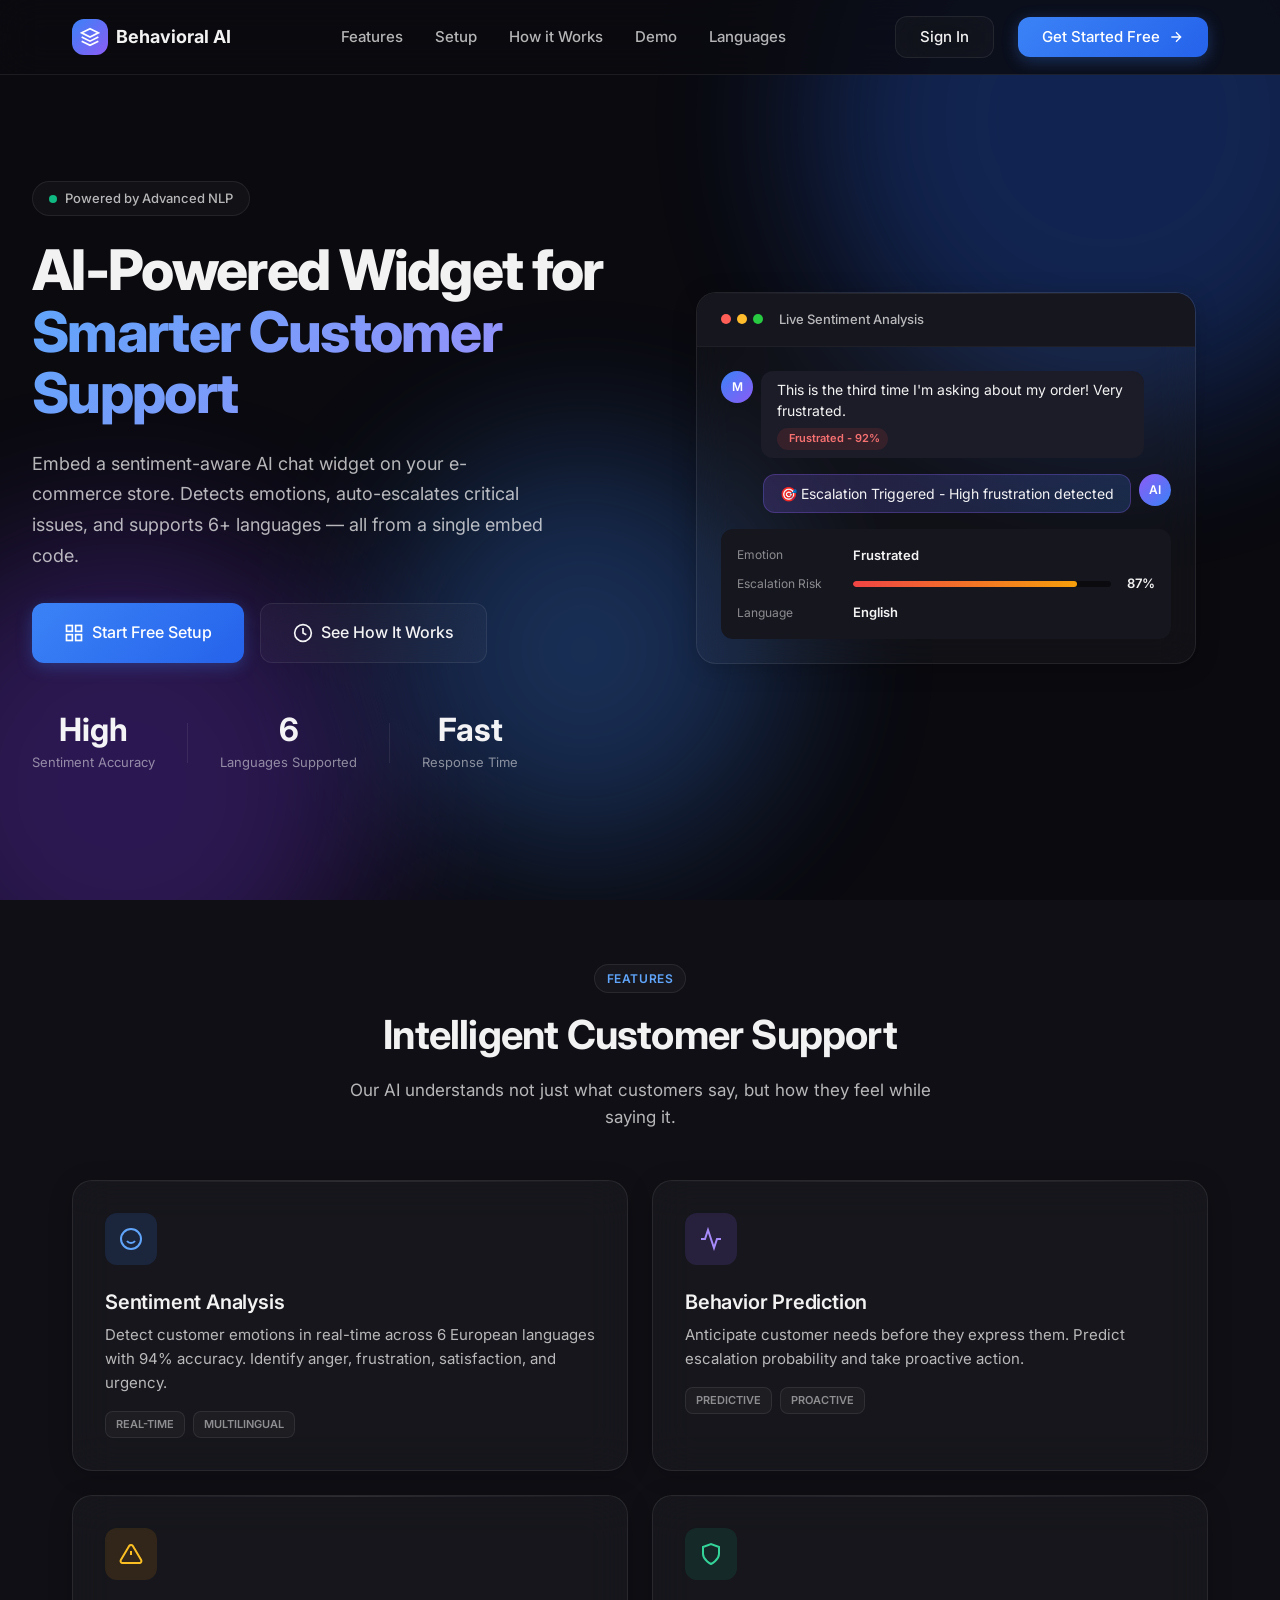
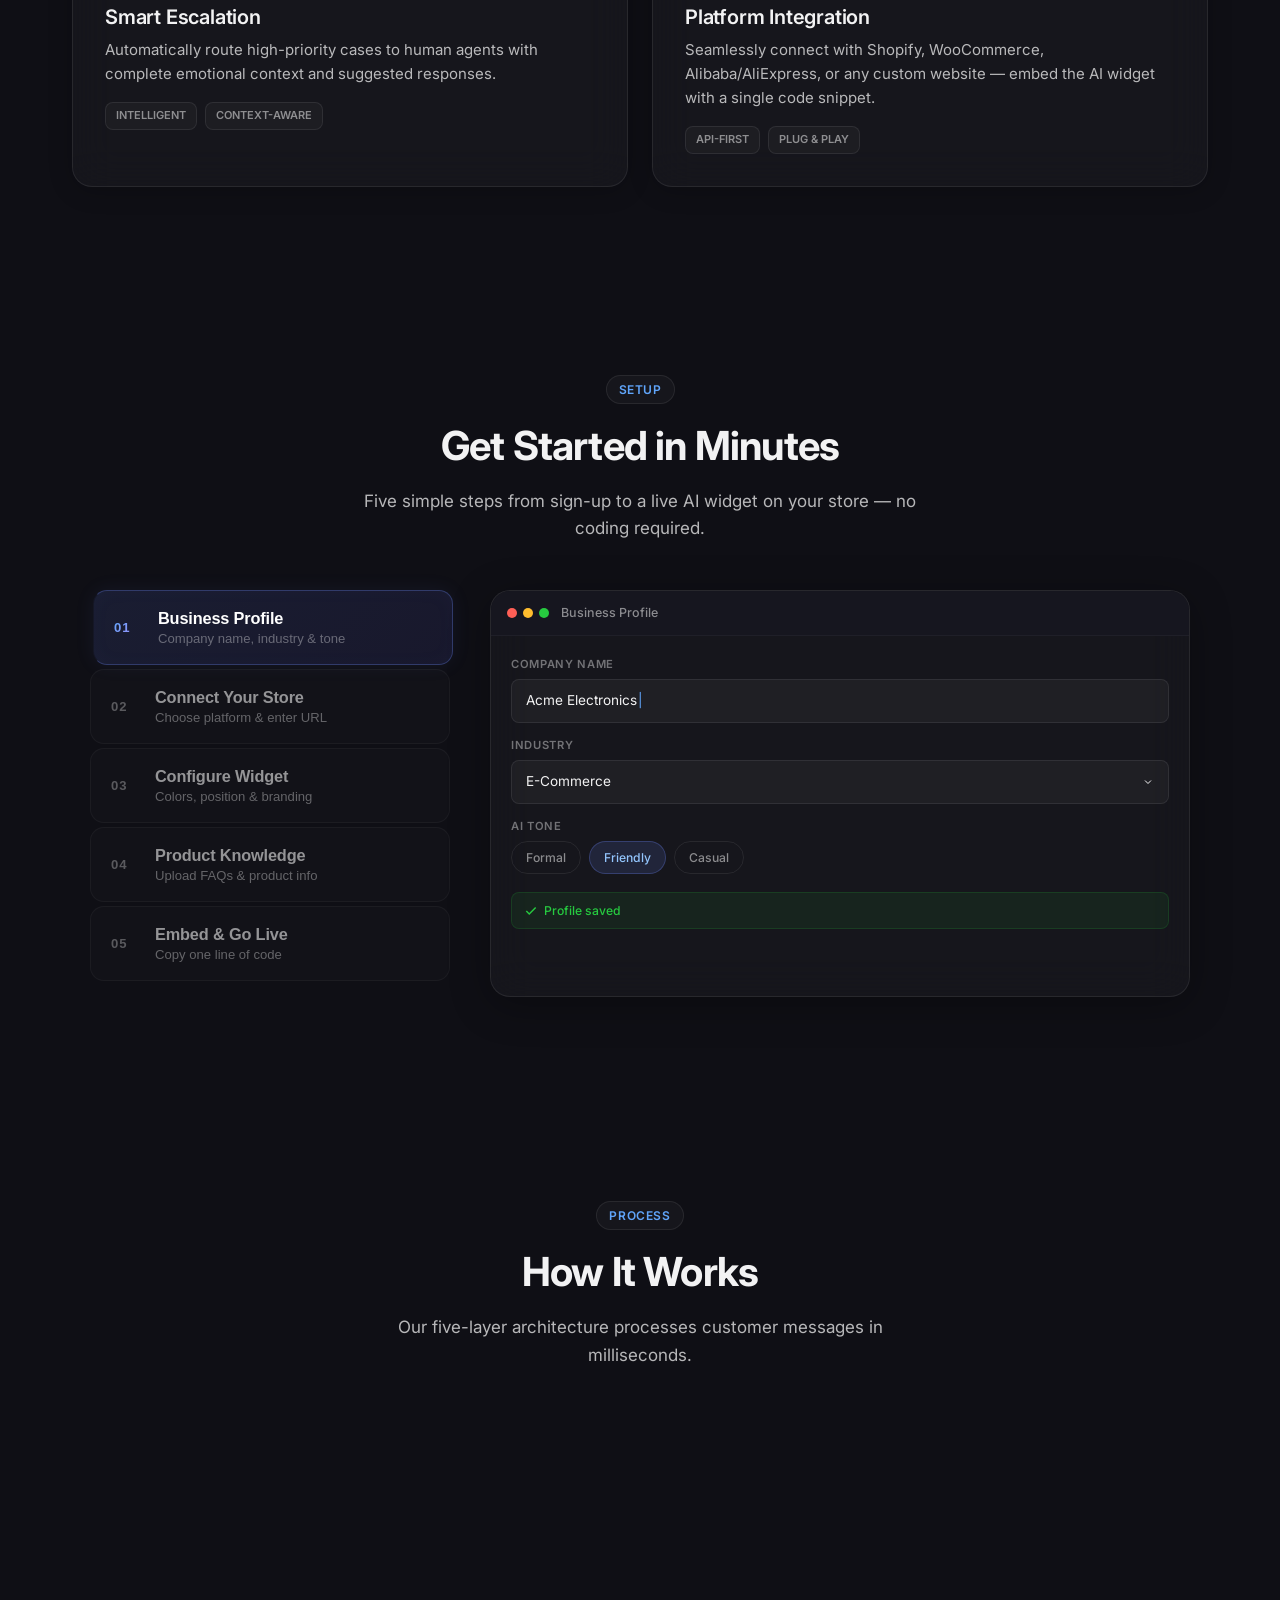
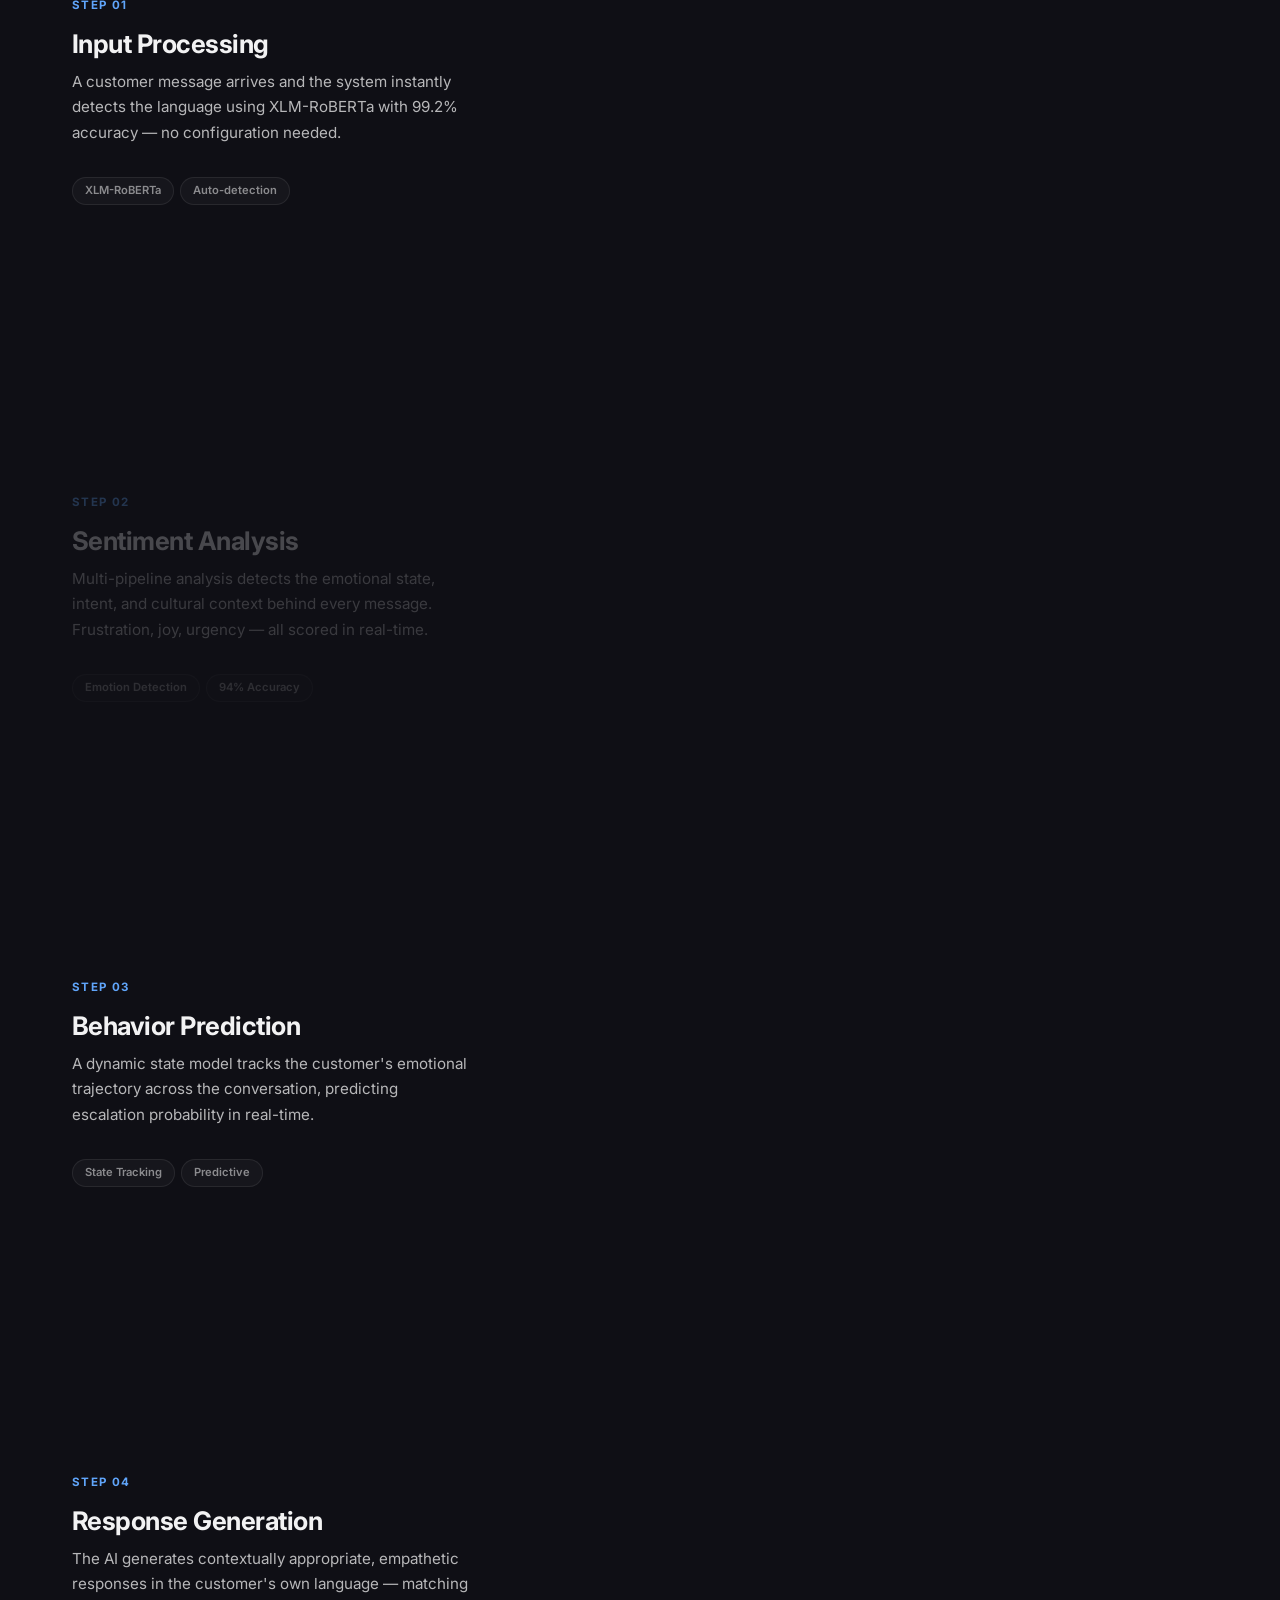
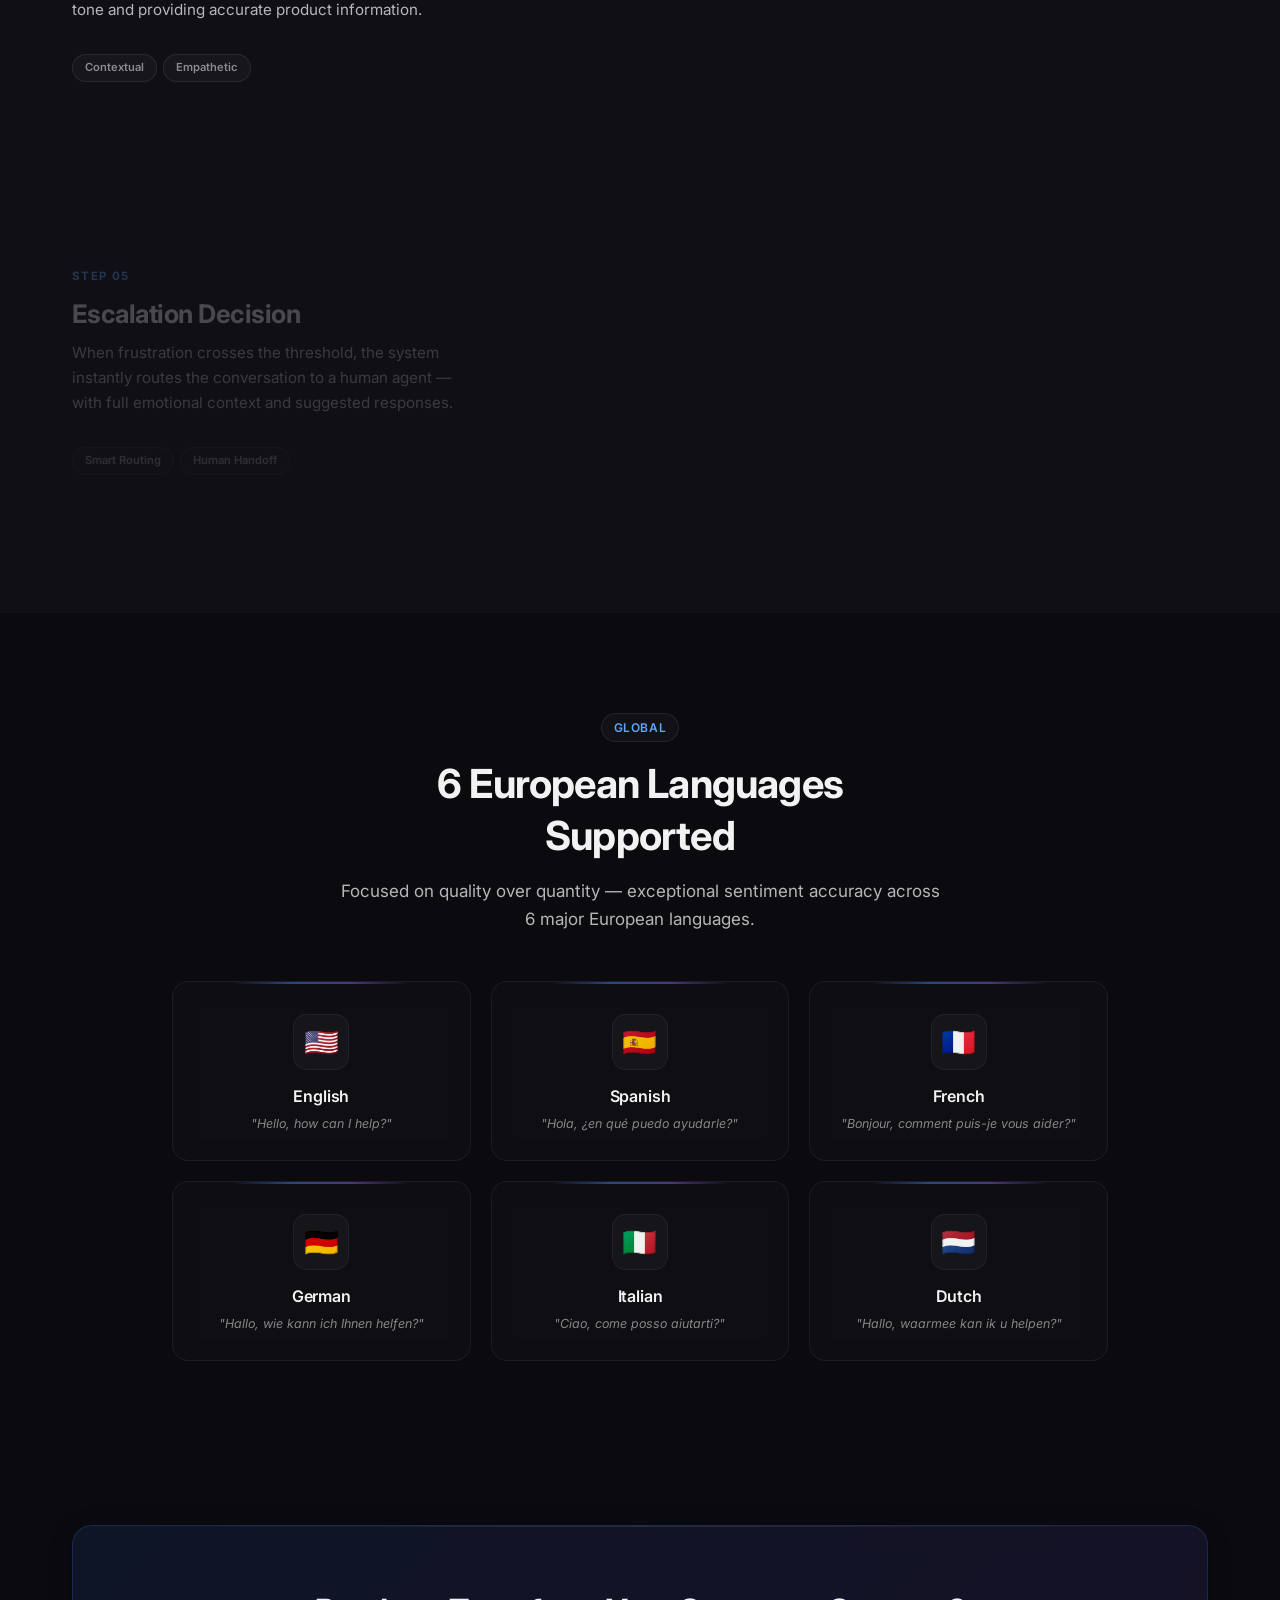
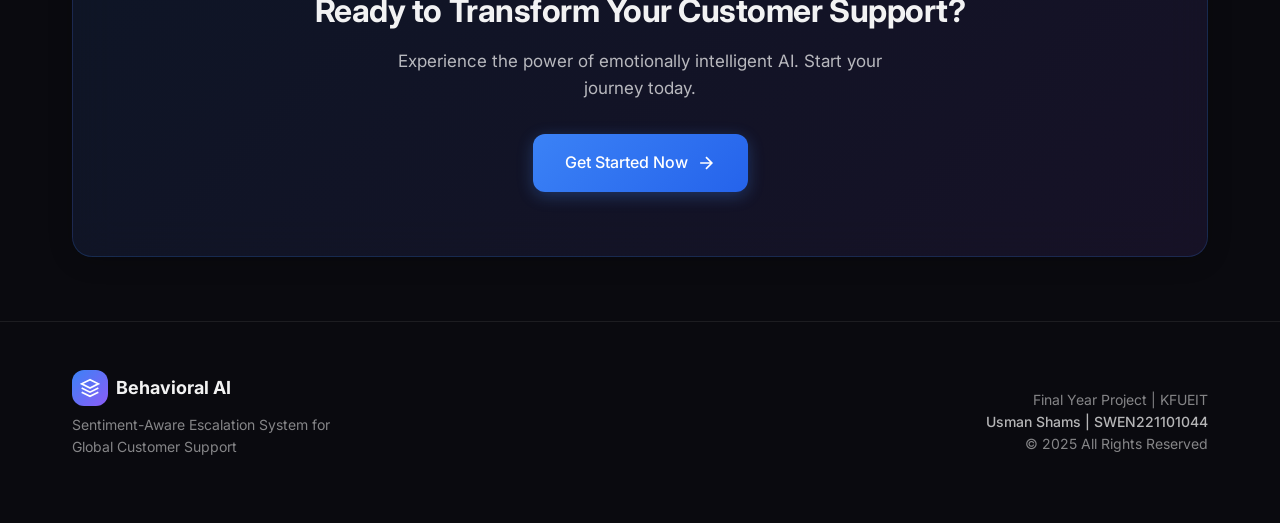
==== commit 7bb87cae: "feat: Create initial frontend `index.html` including a landing page and interactive "How It Works" s" ====
--- a/frontend/index.html
+++ b/frontend/index.html
@@ -582,7 +582,7 @@
            ═══════════════════════════════════════════════════════ */
         .setup-section {
             background: var(--bg-secondary);
-            padding: 80px 0;
+            padding: 60px 0;
         }
 
         .setup-layout {
@@ -1063,6 +1063,39 @@
             background: rgba(255, 255, 255, 0.08);
         }
 
+        /* — API Info (Scene 1) — */
+        .ss-api-info {
+            margin-top: 6px;
+            padding: 8px 10px;
+            background: rgba(255, 255, 255, 0.02);
+            border: 1px solid rgba(255, 255, 255, 0.05);
+            border-radius: 8px;
+            display: flex;
+            flex-direction: column;
+            gap: 5px;
+        }
+
+        .ss-api-row {
+            display: flex;
+            align-items: center;
+            justify-content: space-between;
+        }
+
+        .ss-api-key-label {
+            font-size: 0.68rem;
+            color: var(--text-muted);
+            font-weight: 500;
+        }
+
+        .ss-api-key-val {
+            font-size: 0.68rem;
+            color: var(--primary-300);
+            font-family: 'Courier New', monospace;
+            display: flex;
+            align-items: center;
+            gap: 4px;
+        }
+
         /* — Larger Widget Preview (Scene 2) — */
         .ss-widget-preview-lg {
             position: relative;
@@ -1543,7 +1576,7 @@
             }
 
             .setup-section {
-                padding: 60px 0;
+                padding: 40px 0;
             }
 
             .setup-card-body {
@@ -2019,7 +2052,20 @@
                                         </svg>
                                         Store connected
                                     </div>
-                                    <!-- Sync stats row -->
+                                    <!-- API info gathered -->
+                                    <div class="ss-api-info">
+                                        <div class="ss-api-row">
+                                            <span class="ss-api-key-label">API Key</span>
+                                            <span class="ss-api-key-val">sk-••••••••3f8a <svg width="11" height="11"
+                                                    viewBox="0 0 24 24" fill="none" stroke="#27ca40" stroke-width="3">
+                                                    <polyline points="20 6 9 17 4 12" />
+                                                </svg></span>
+                                        </div>
+                                        <div class="ss-api-row">
+                                            <span class="ss-api-key-label">Store ID</span>
+                                            <span class="ss-api-key-val">woo_mystore_7x2k</span>
+                                        </div>
+                                    </div>
                                     <div class="ss-sync-stats">
                                         <div class="ss-sync-item">
                                             <span class="ss-sync-val">148</span>
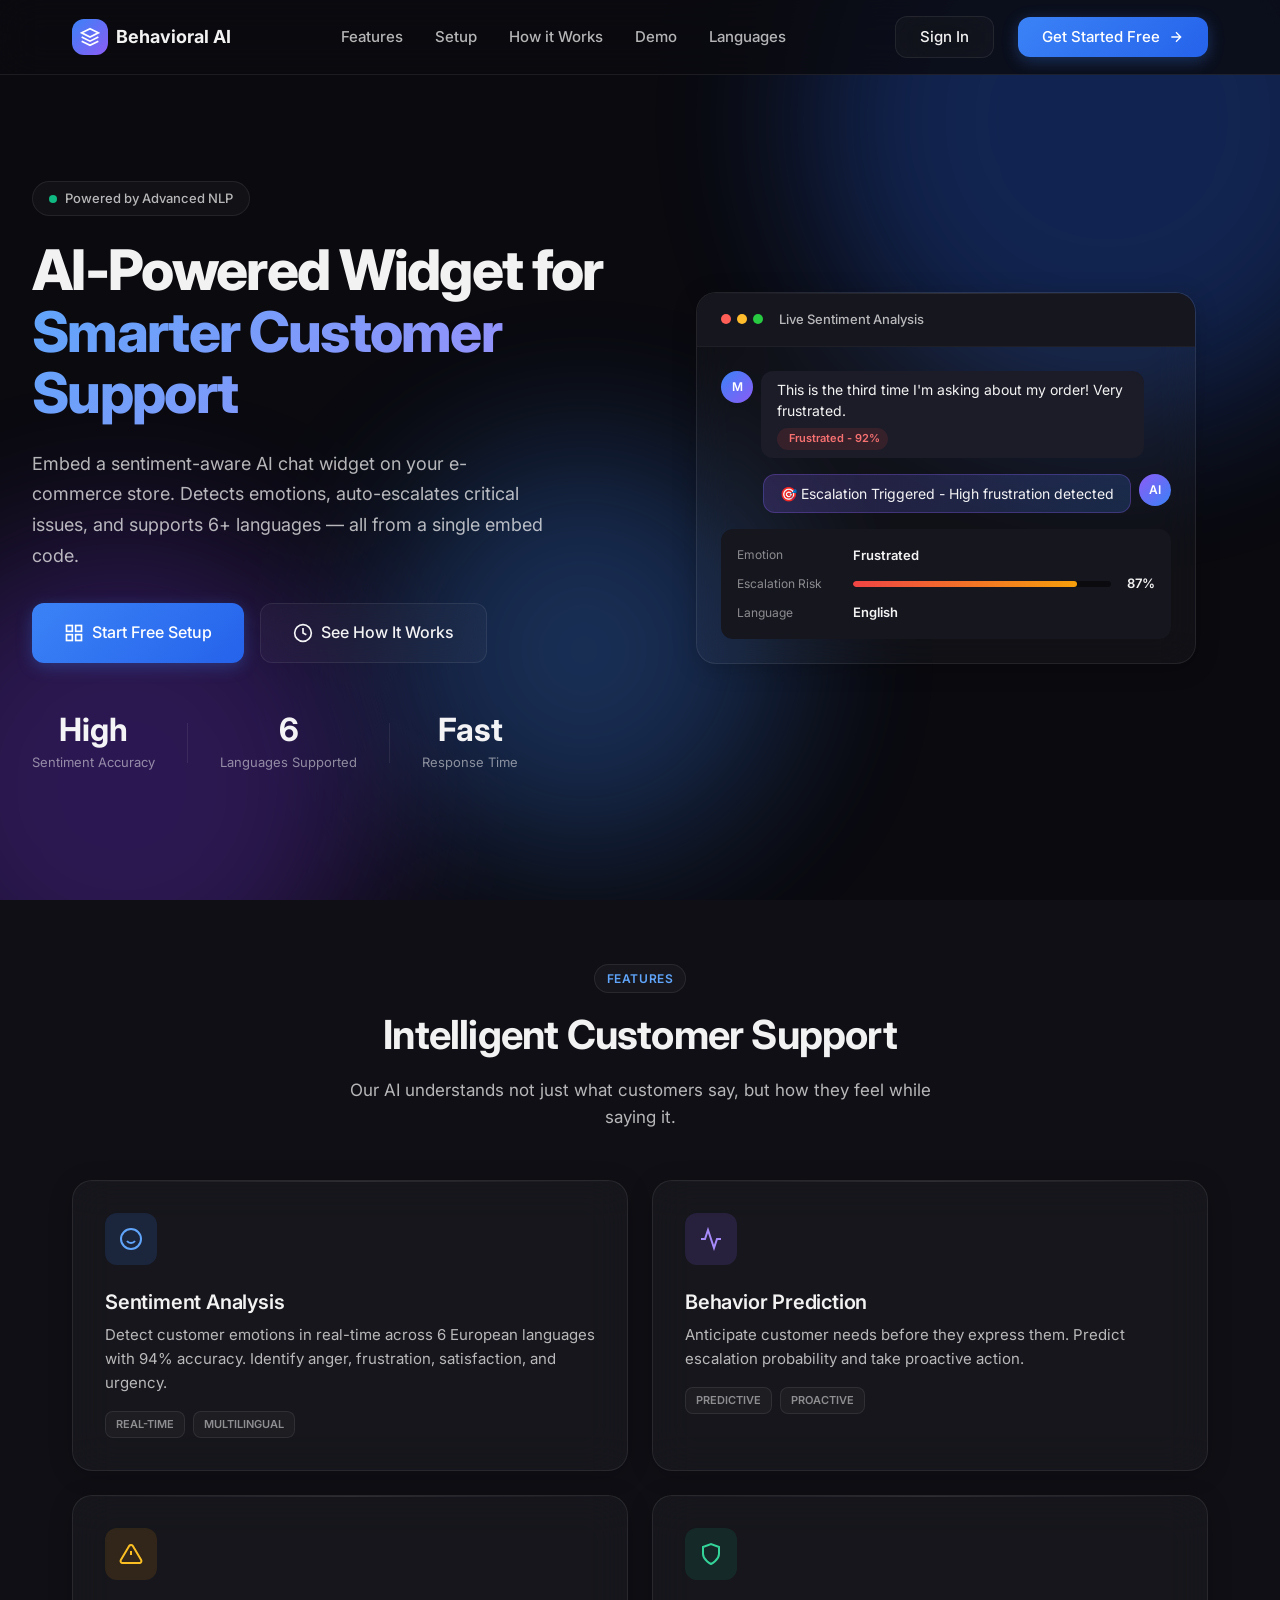
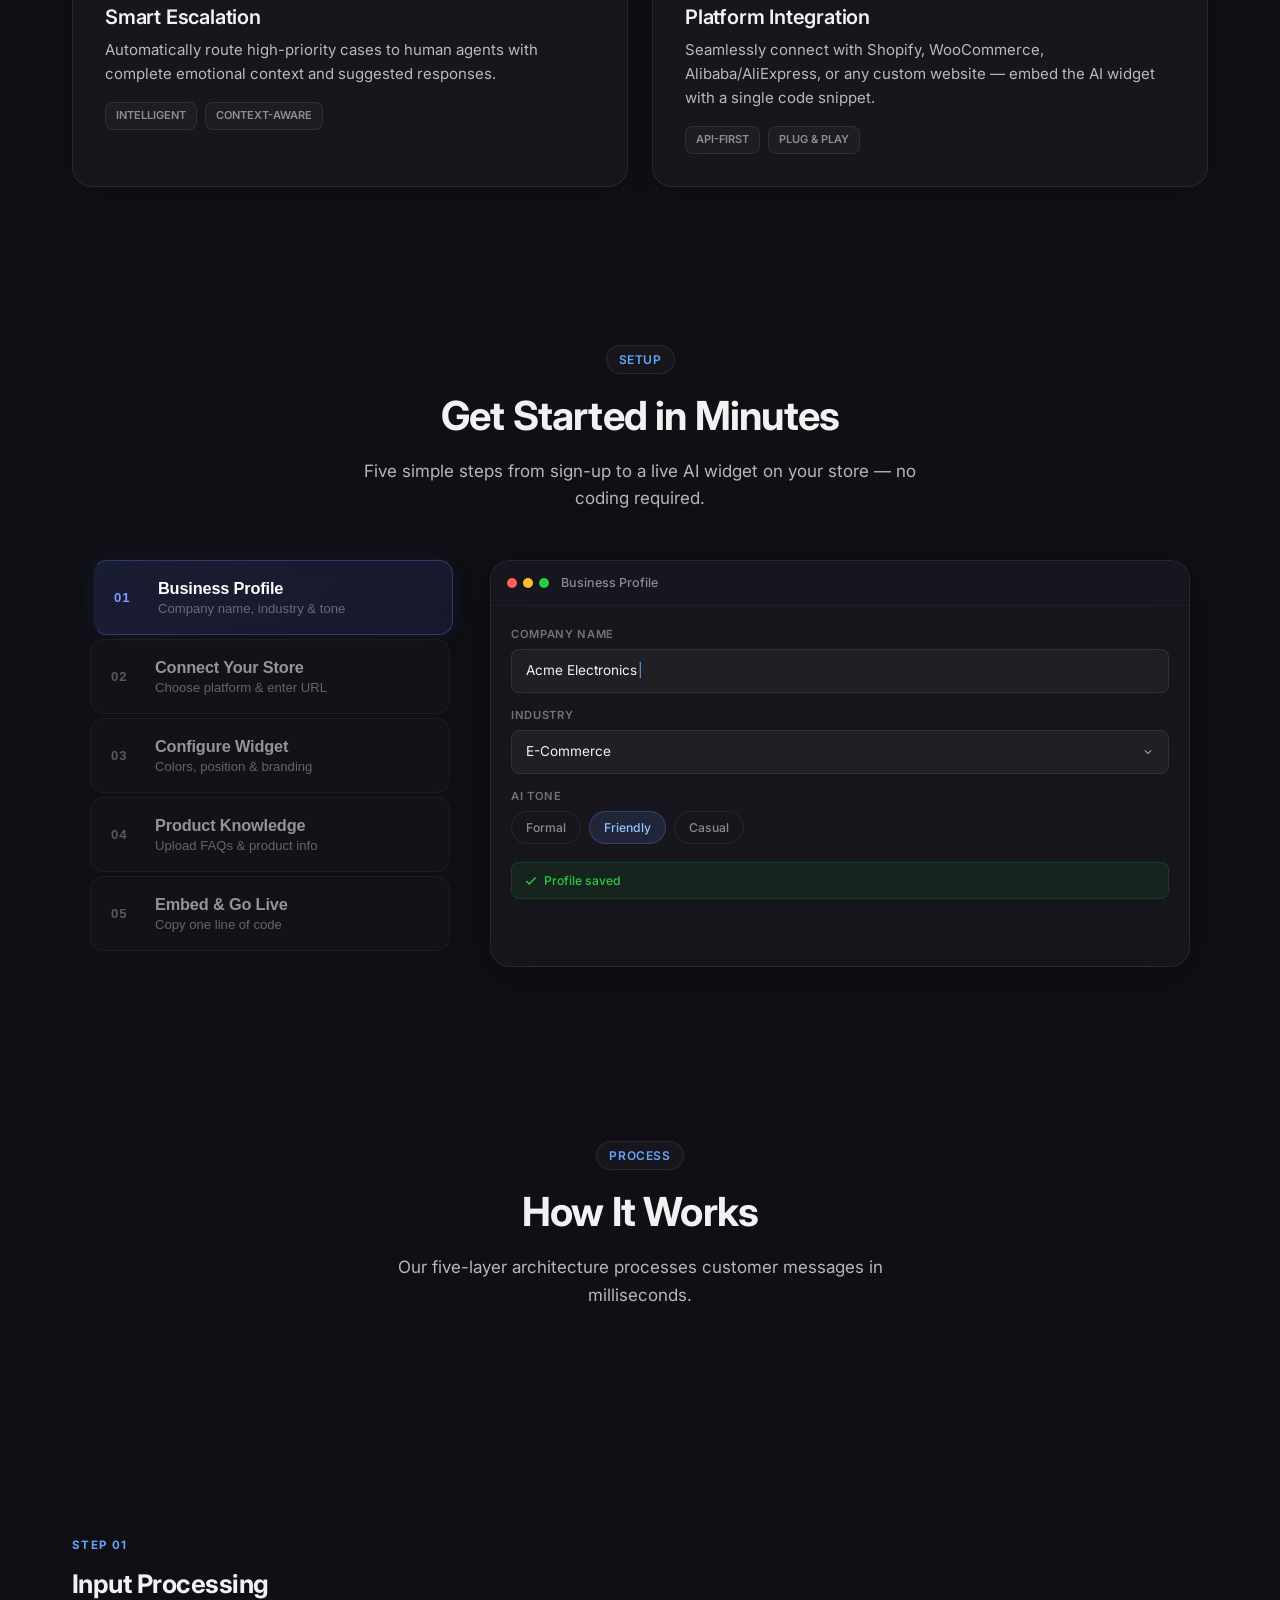
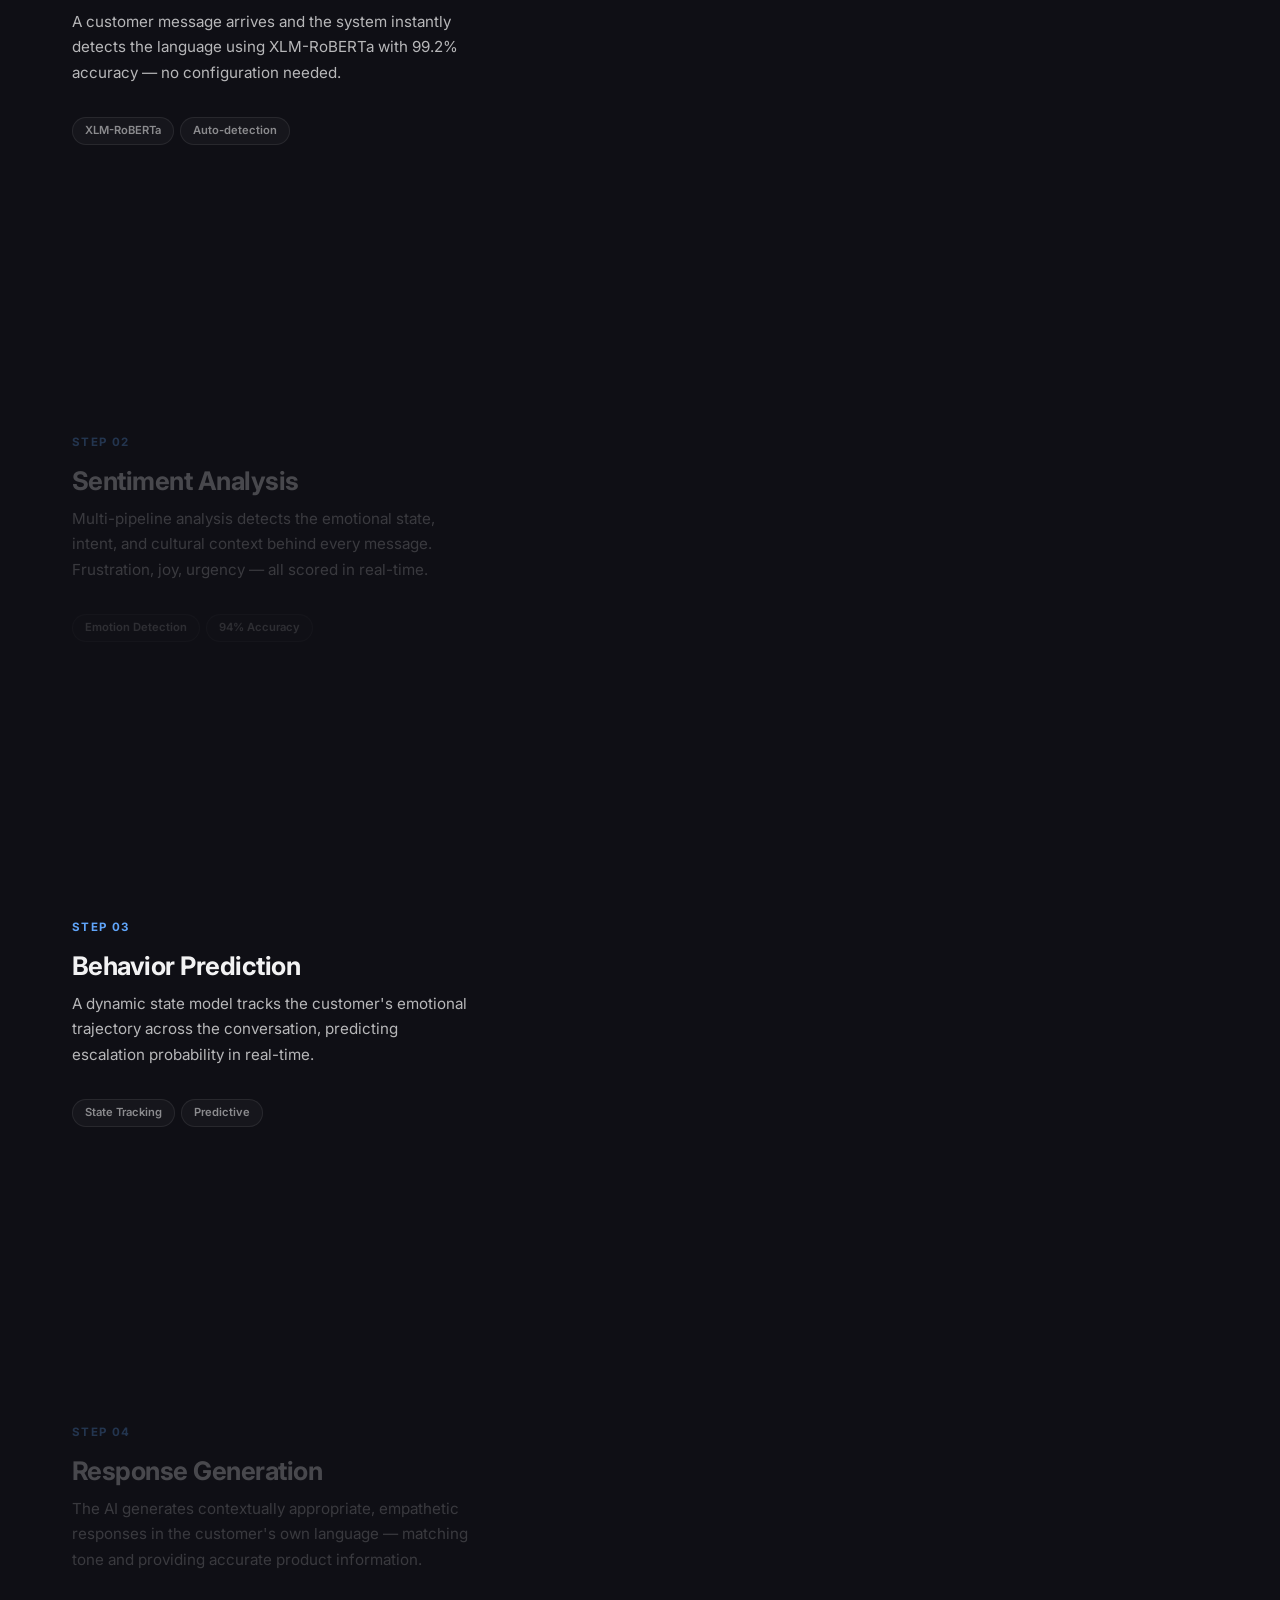
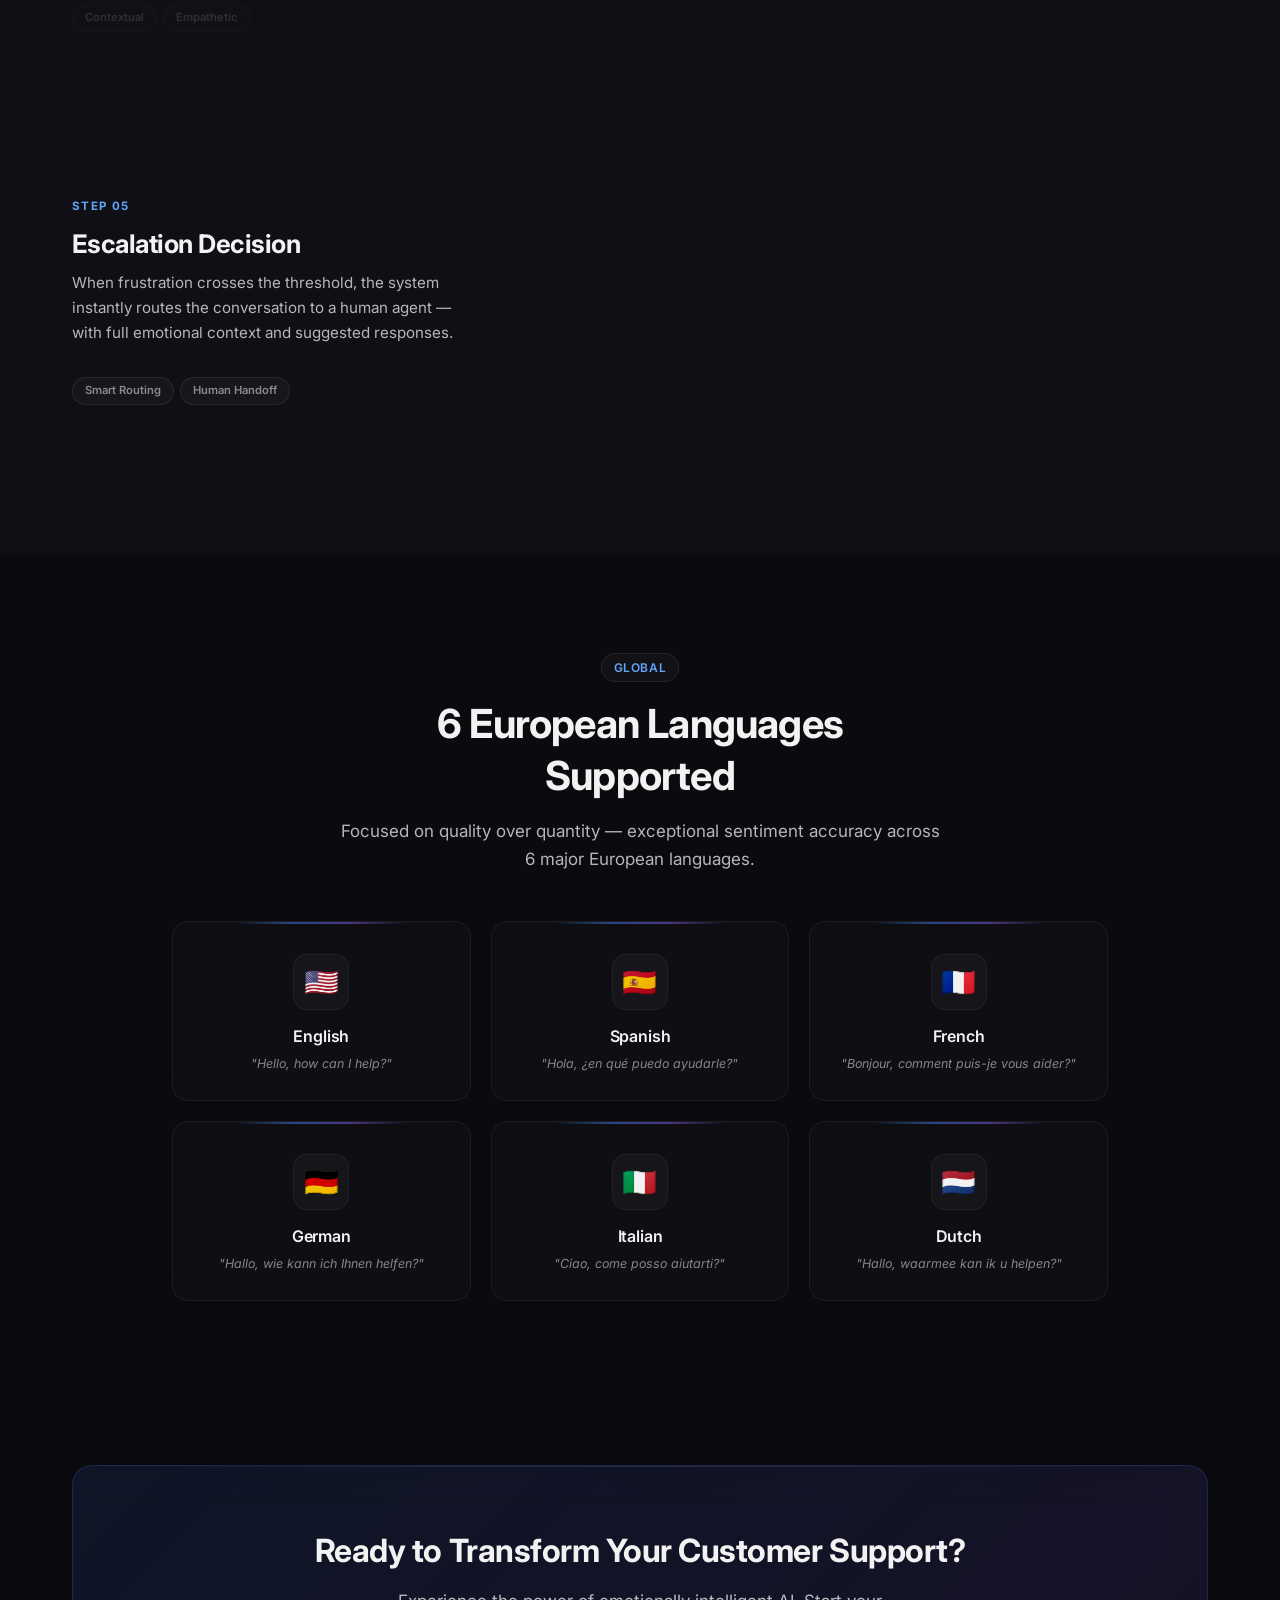
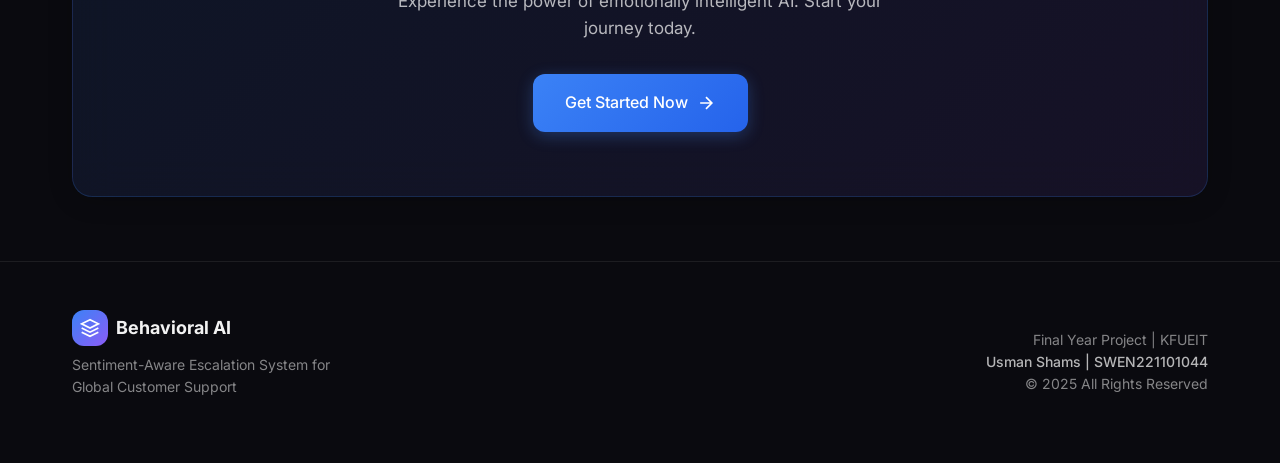
==== commit f55313f4: "feat: Add initial landing page structure and styling, including an interactive "How It Works" sectio" ====
--- a/frontend/index.html
+++ b/frontend/index.html
@@ -582,7 +582,7 @@
            ═══════════════════════════════════════════════════════ */
         .setup-section {
             background: var(--bg-secondary);
-            padding: 60px 0;
+            padding: 30px 0;
         }
 
         .setup-layout {
@@ -1576,7 +1576,7 @@
             }
 
             .setup-section {
-                padding: 40px 0;
+                padding: 20px 0;
             }
 
             .setup-card-body {
@@ -2063,28 +2063,10 @@
                                         </div>
                                         <div class="ss-api-row">
                                             <span class="ss-api-key-label">Store ID</span>
-                                            <span class="ss-api-key-val">woo_mystore_7x2k</span>
+                                            <span class="ss-api-key-val">STR-4829-WC-PRO</span>
                                         </div>
                                     </div>
-                                    <div class="ss-sync-stats">
-                                        <div class="ss-sync-item">
-                                            <span class="ss-sync-val">148</span>
-                                            <span class="ss-sync-label">Products</span>
-                                        </div>
-                                        <div class="ss-sync-divider"></div>
-                                        <div class="ss-sync-item">
-                                            <span class="ss-sync-val">12</span>
-                                            <span class="ss-sync-label">Categories</span>
-                                        </div>
-                                        <div class="ss-sync-divider"></div>
-                                        <div class="ss-sync-item">
-                                            <svg width="12" height="12" viewBox="0 0 24 24" fill="none" stroke="#27ca40"
-                                                stroke-width="2.5">
-                                                <polyline points="20 6 9 17 4 12" />
-                                            </svg>
-                                            <span class="ss-sync-label">Webhook</span>
-                                        </div>
-                                    </div>
+
                                 </div>
                             </div>
 
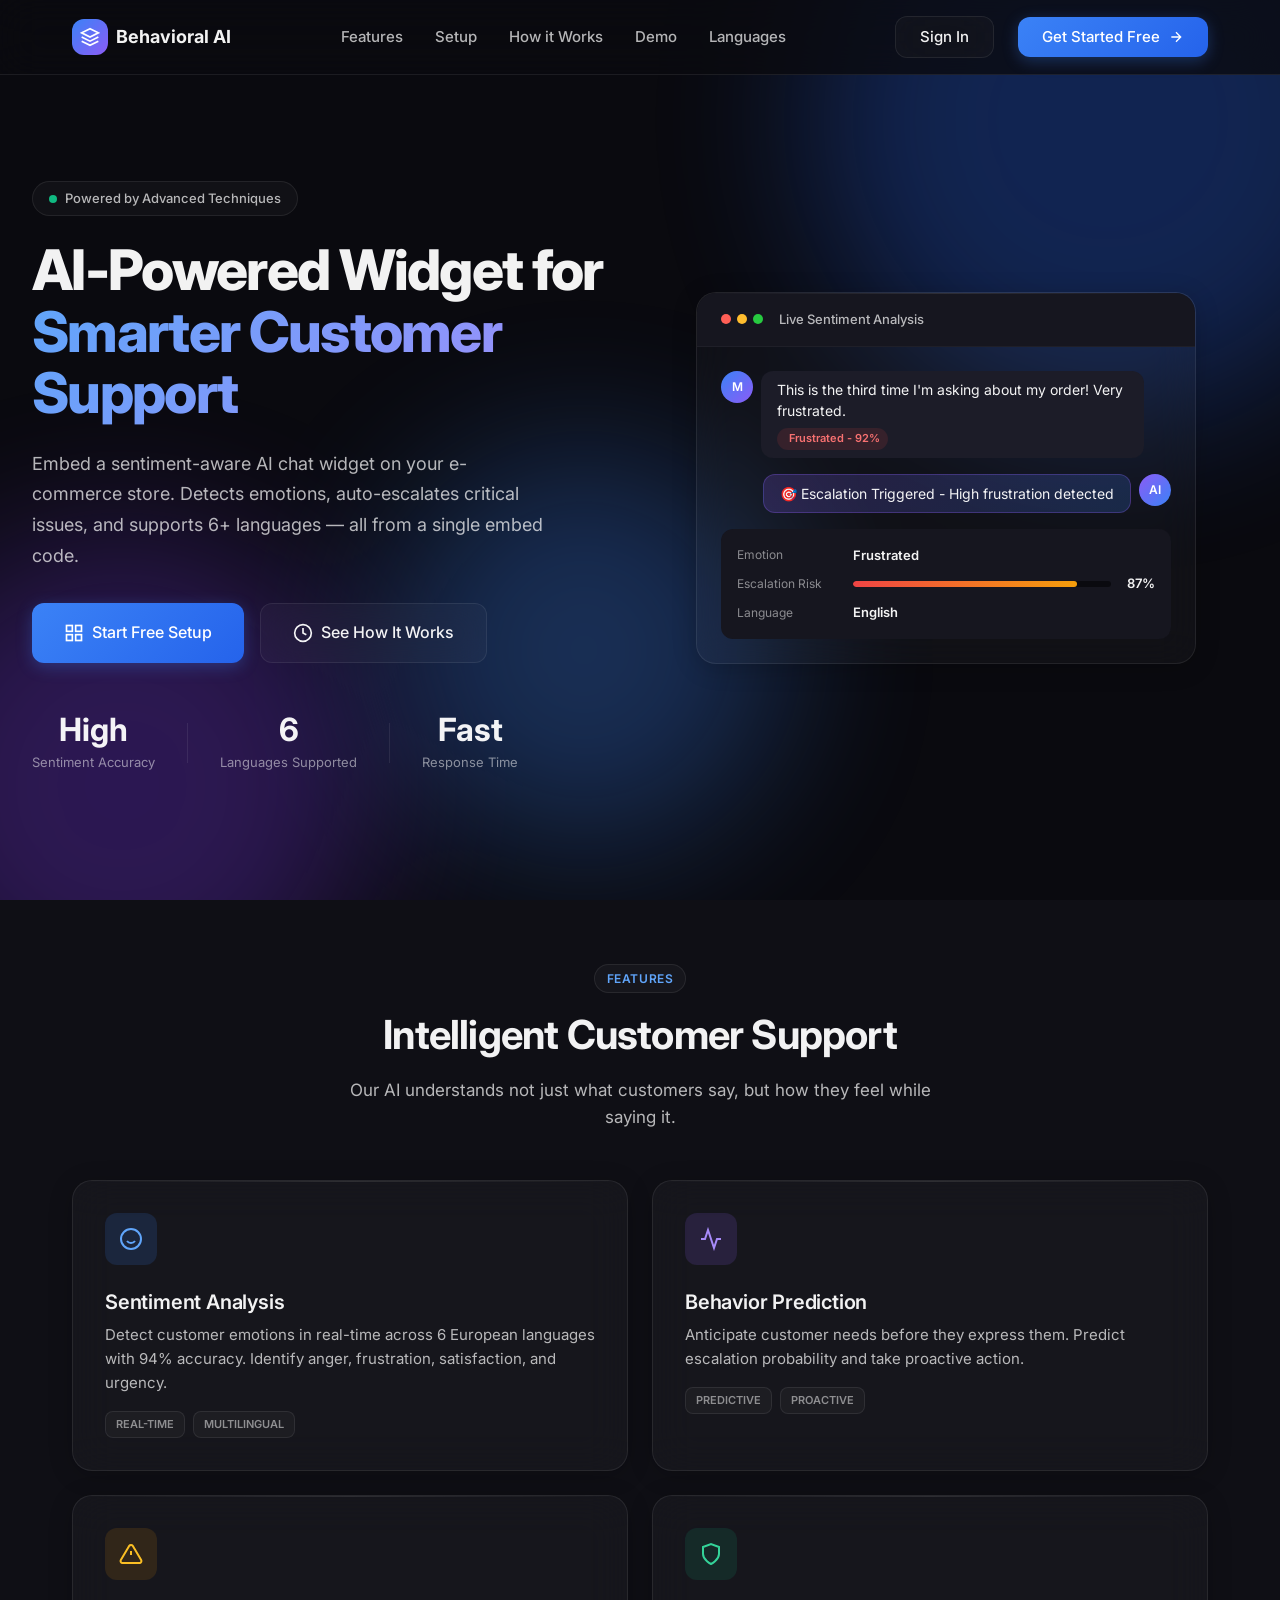
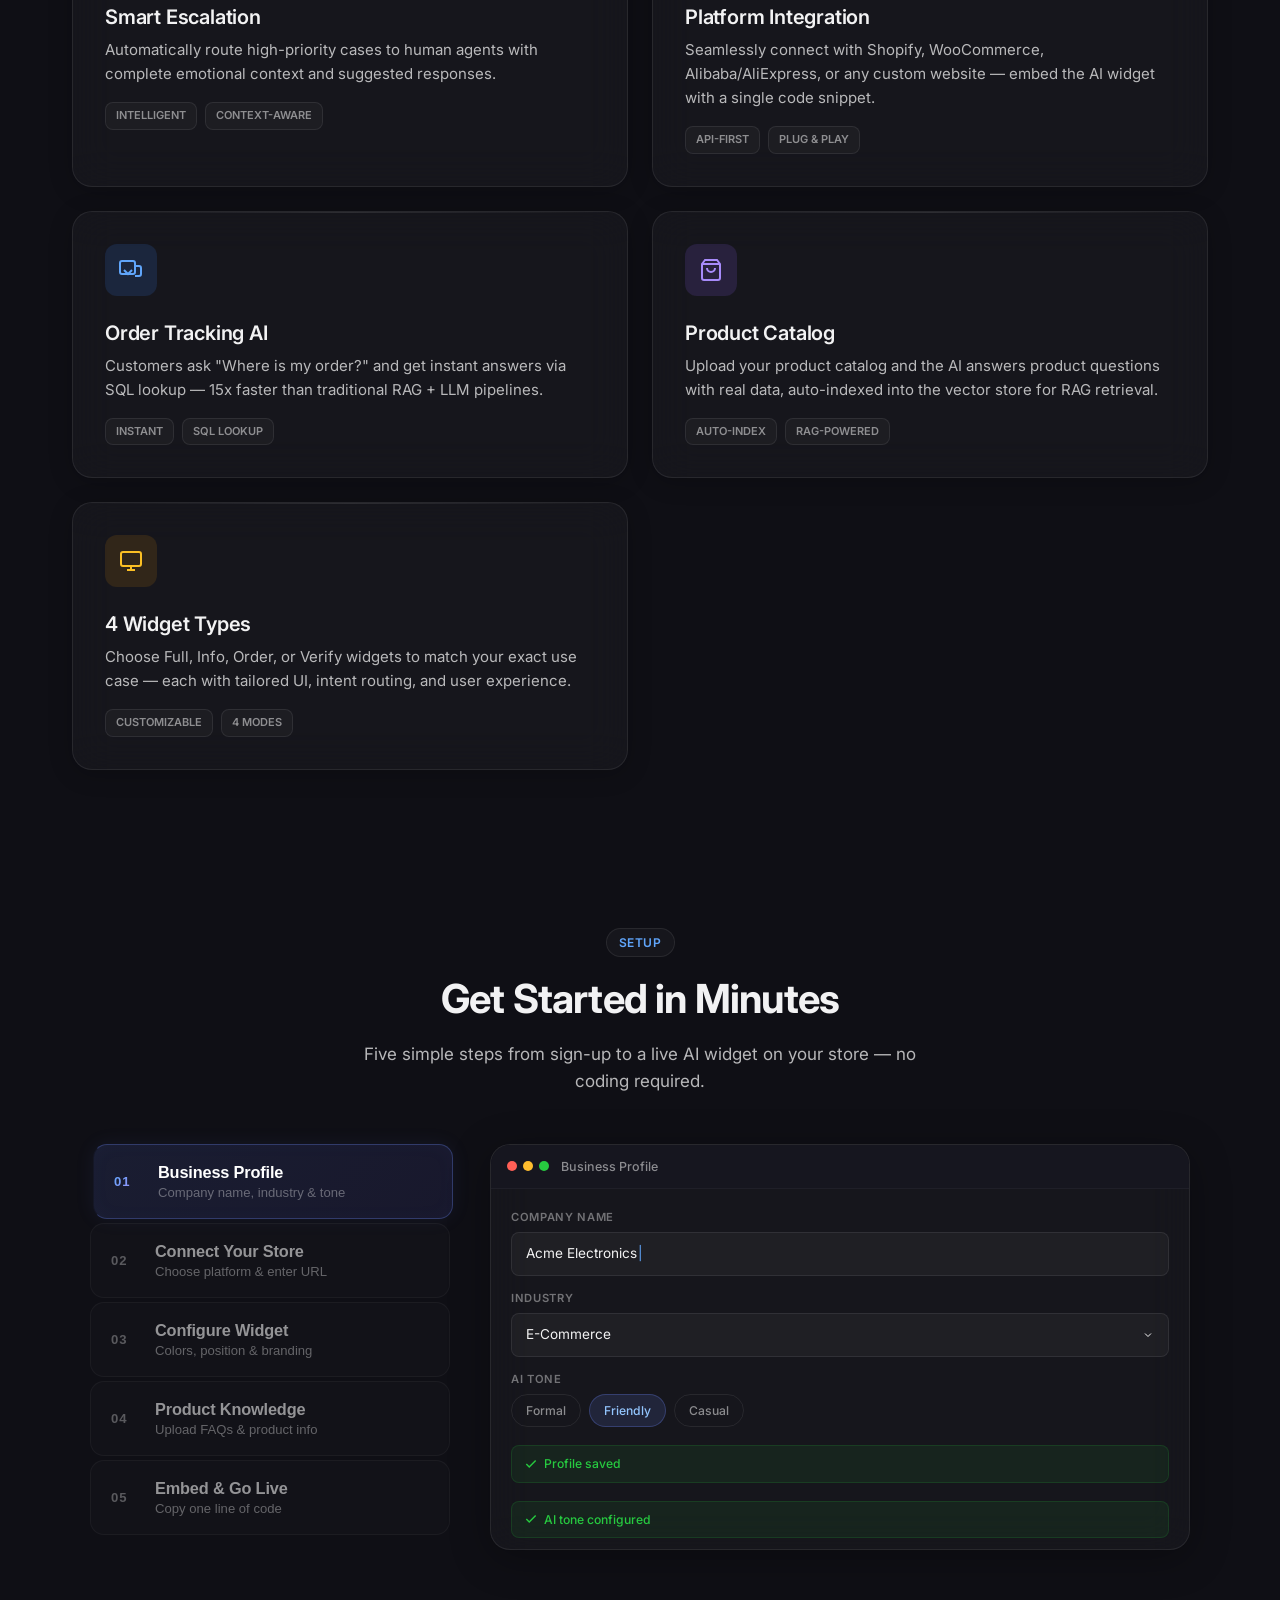
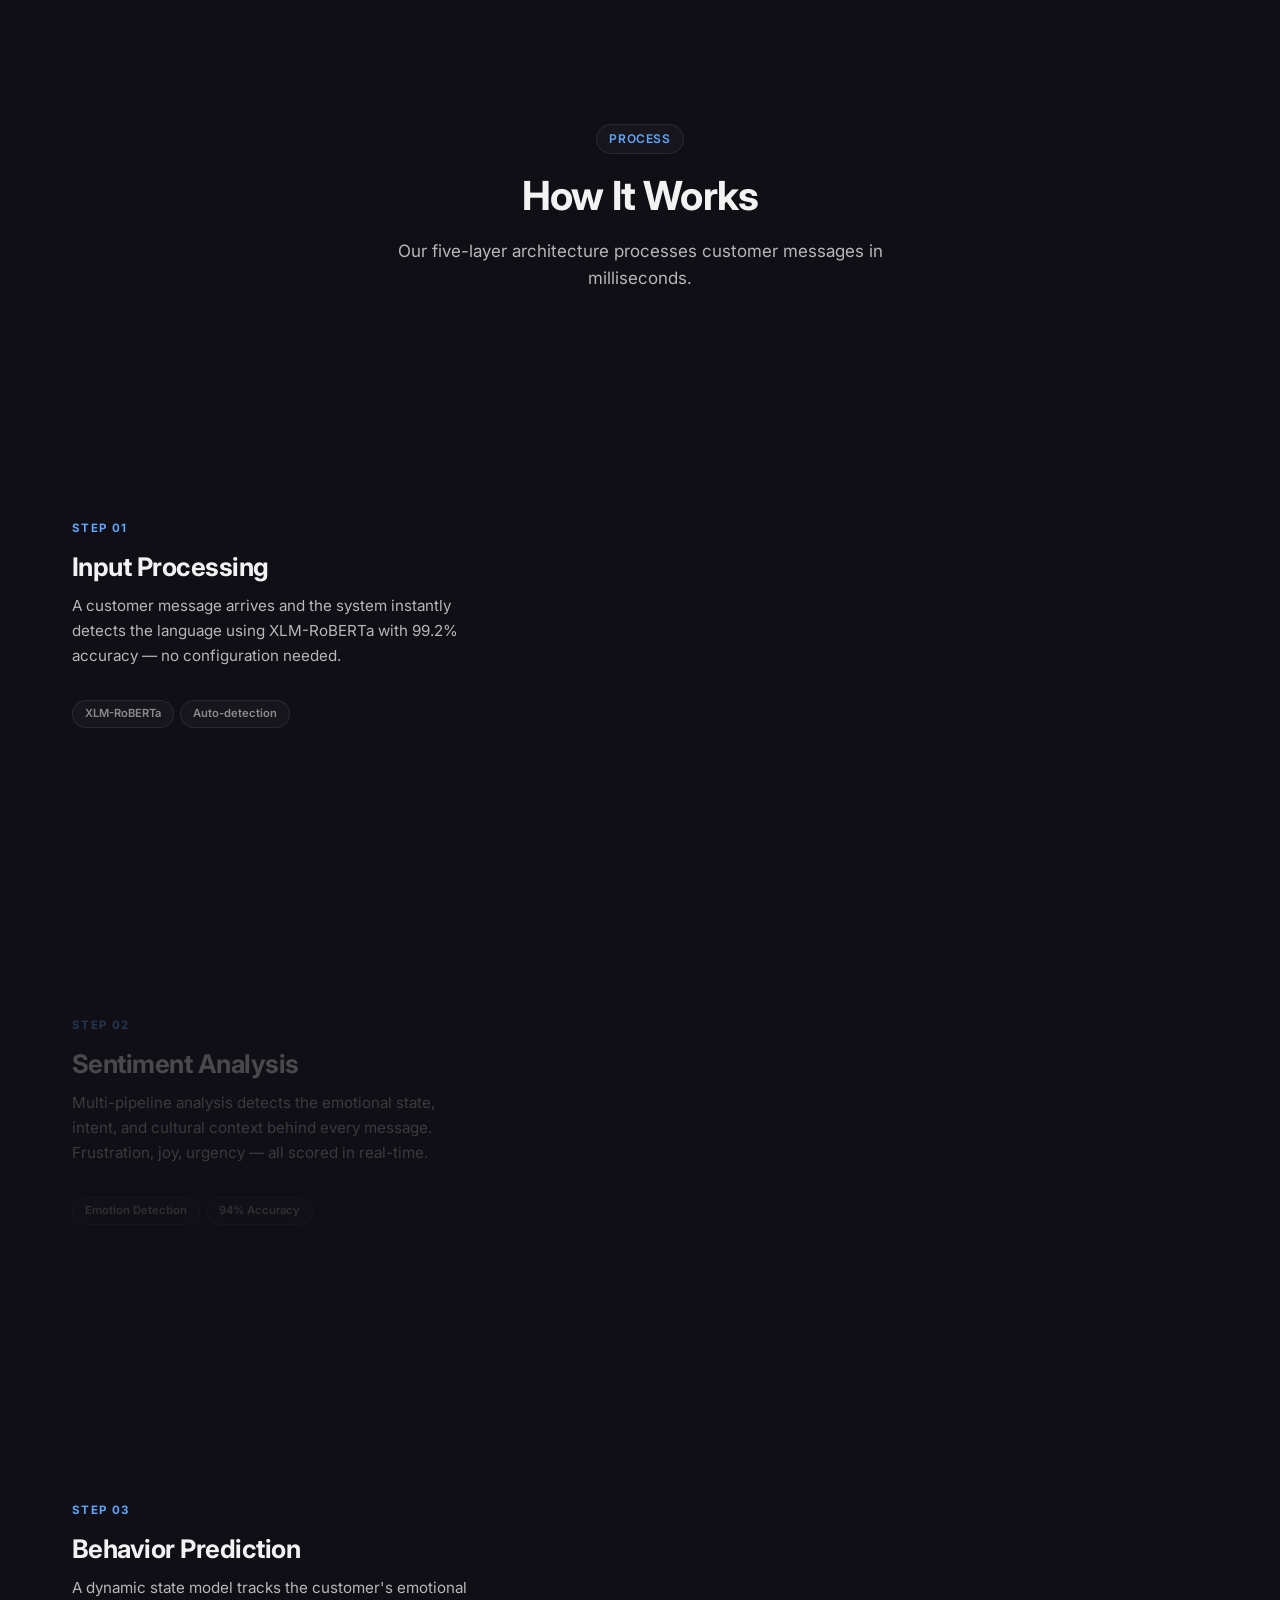
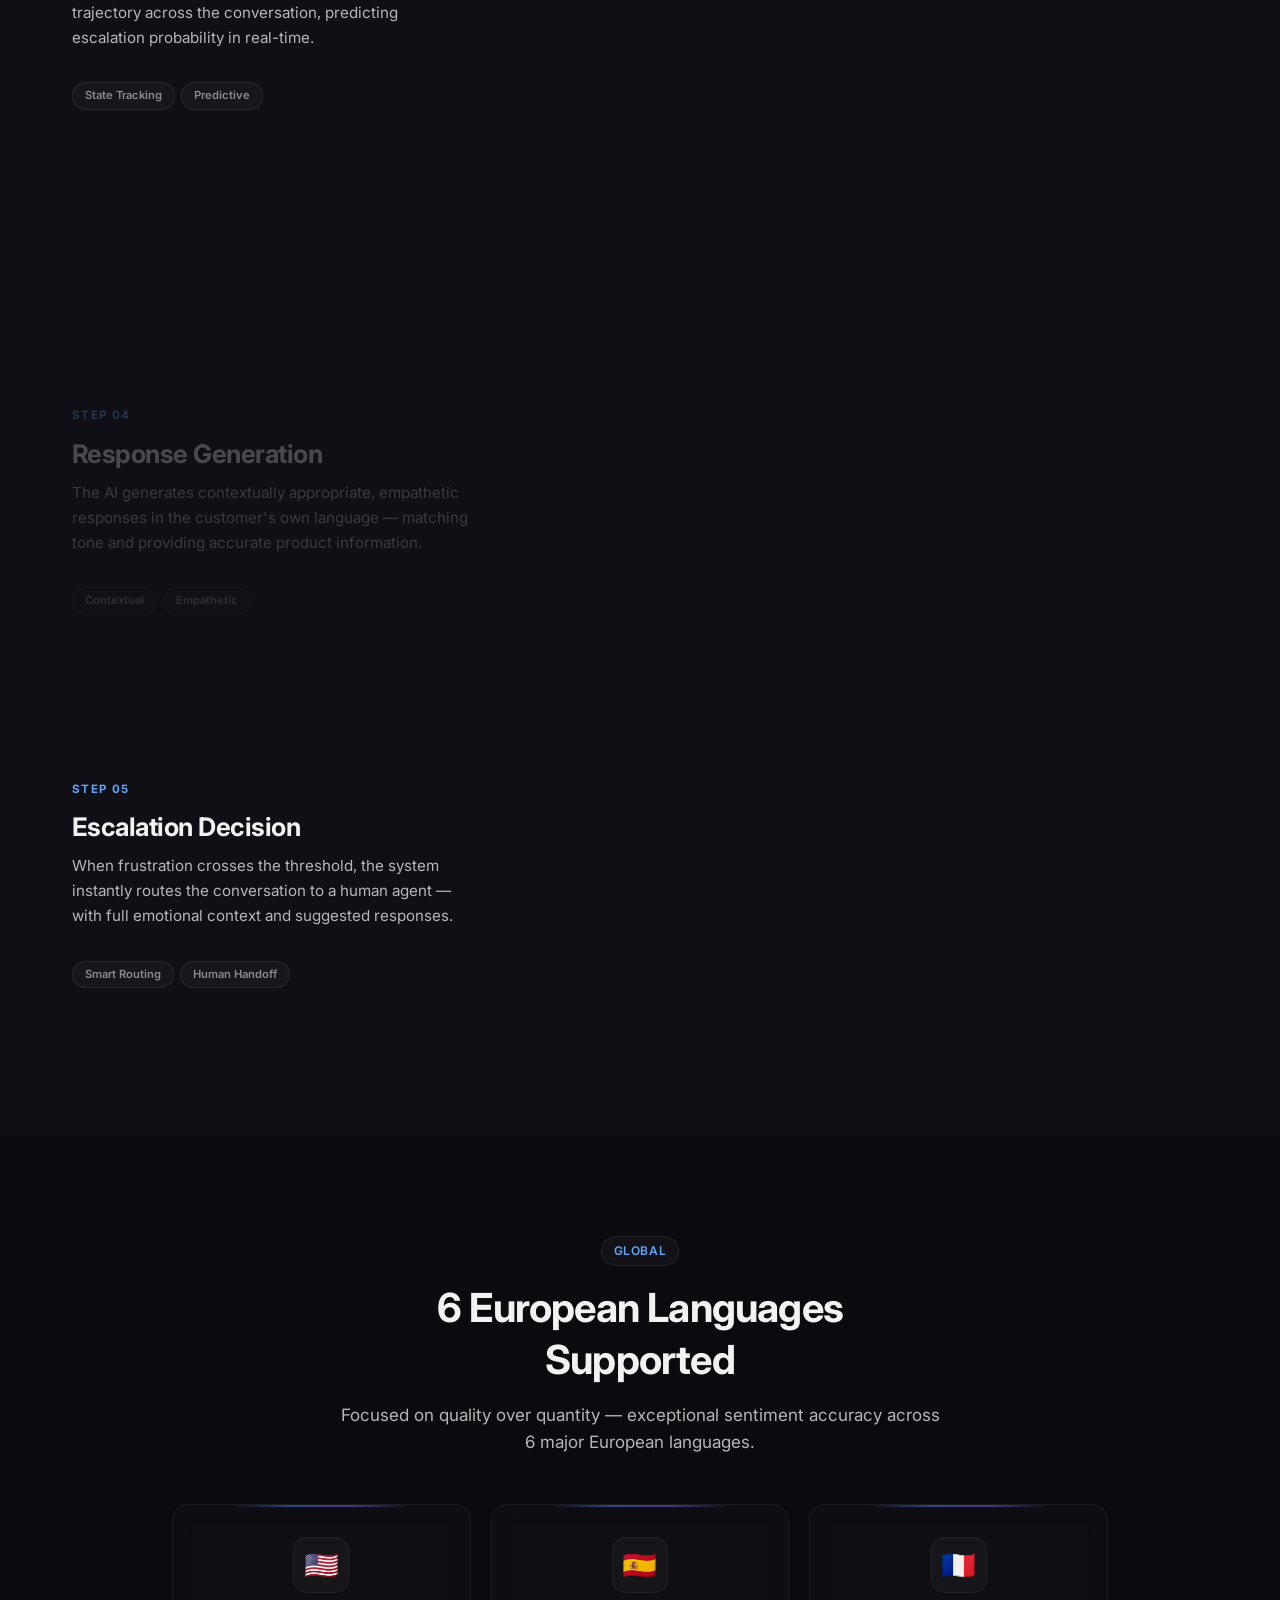
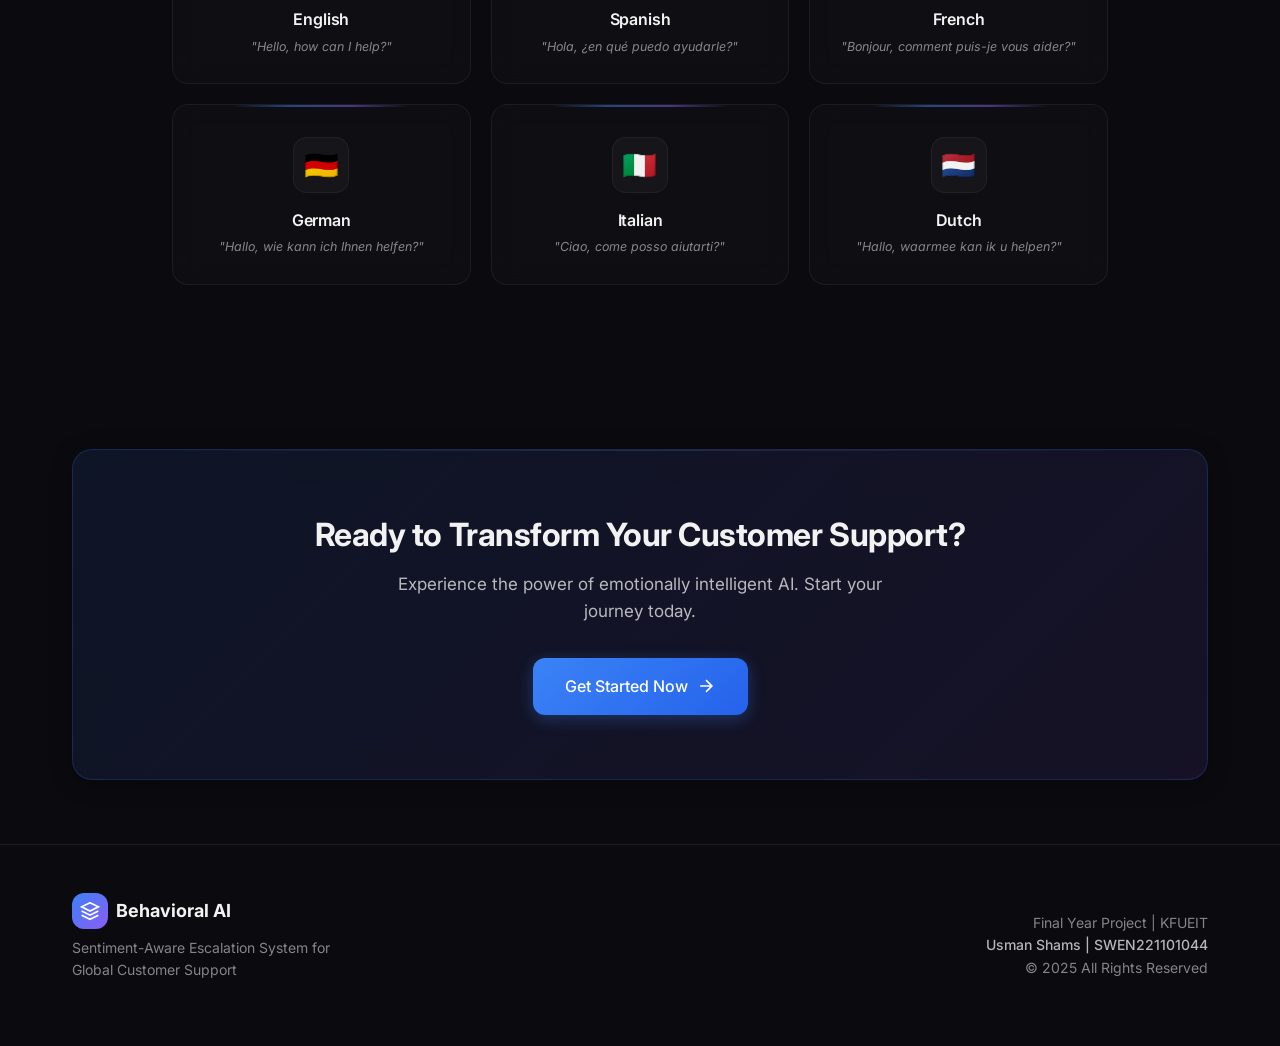
==== commit 047e36e8: "V4.0: BERT sentiment, Order Gateway, image chat, 15 languages, refined system prompt, cleanup" ====
--- a/frontend/index.html
+++ b/frontend/index.html
@@ -1478,22 +1478,40 @@
                 flex-direction: column;
             }
 
+            /* Tighten HiW section spacing for mobile */
+            .hiw-section {
+                padding-bottom: 8px;
+            }
+
+            .hiw-header {
+                padding: 12px 1rem 8px;
+            }
+
             .hiw-visual {
                 position: relative;
                 top: 0;
                 flex: none;
                 width: 100%;
                 padding: 0 1rem;
-                margin-bottom: 2rem;
+                margin-bottom: 1rem;
             }
 
             .hiw-steps {
-                padding: 0 1rem 2rem;
+                padding: 0 1rem 0.5rem;
             }
 
             .hiw-step {
                 min-height: auto;
-                padding: 2rem 0;
+                padding: 1.5rem 0;
+            }
+
+            /* Tighten language section */
+            .lang-section {
+                padding: 24px 0;
+            }
+
+            .section-header {
+                margin-bottom: 36px;
             }
 
             .lang-grid {
@@ -1502,8 +1520,13 @@
 
             .setup-layout {
                 flex-direction: column;
-            }
-
+                align-items: stretch;
+                gap: 1.25rem;
+                width: 100%;
+                box-sizing: border-box;
+            }
+
+            /* Tabs → compact horizontal pill row */
             .setup-tabs {
                 flex: none;
                 flex-direction: row;
@@ -1512,6 +1535,7 @@
                 padding-bottom: 8px;
                 -webkit-overflow-scrolling: touch;
                 scrollbar-width: none;
+                justify-content: center;
             }
 
             .setup-tabs::-webkit-scrollbar {
@@ -1520,38 +1544,60 @@
 
             .setup-tab {
                 flex: 0 0 auto;
-                padding: 12px 16px;
+                padding: 10px;
                 white-space: nowrap;
-                border-bottom: 2px solid transparent;
-                border-radius: 10px;
+                border-radius: 50%;
                 transform: none !important;
+                gap: 0;
+                width: 38px;
+                height: 38px;
+                justify-content: center;
             }
 
             .setup-tab.active {
-                border-bottom: 2px solid var(--primary-400);
-            }
-
-            .setup-tab-desc {
+                border-bottom: none;
+                transform: none !important;
+                box-shadow: 0 0 14px rgba(102, 126, 234, 0.2);
+            }
+
+            .setup-tab::before {
+                border-radius: 50%;
+            }
+
+            /* Hide title + description — show numbers only */
+            .setup-tab-info {
                 display: none;
             }
 
             .setup-tab-num {
-                font-size: 0.72rem;
-                min-width: 20px;
-            }
-
-            .setup-tab-title {
-                font-size: 0.88rem;
+                font-size: 0.78rem;
+                min-width: auto;
+                font-weight: 700;
+            }
+
+            /* Visual card → full width */
+            .setup-visual {
+                flex: none;
+                width: 100%;
+                max-width: 100%;
+            }
+
+            .setup-card {
+                width: 100%;
+                max-width: 100%;
             }
 
             .setup-card-body {
-                min-height: 340px;
-            }
-
+                min-height: 370px;
+            }
+
+            /* Platform grid */
             .ss-platform-grid {
-                grid-template-columns: repeat(2, 1fr);
-            }
-
+                grid-template-columns: repeat(3, 1fr);
+                gap: 6px;
+            }
+
+            /* Widget config → stack */
             .ss-widget-config {
                 flex-direction: column;
             }
@@ -1560,6 +1606,7 @@
                 flex: none;
             }
 
+            /* Large widget preview */
             .ss-wpl-site {
                 min-height: 160px;
             }
@@ -1575,19 +1622,65 @@
                 grid-template-columns: 1fr;
             }
 
-            .setup-section {
-                padding: 20px 0;
-            }
-
+            .setup-layout {
+                gap: 0.85rem;
+            }
+
+            /* Tabs — compact number circles on phones */
+            .setup-tab {
+                width: 34px;
+                height: 34px;
+                padding: 8px;
+            }
+
+            .setup-tab-num {
+                font-size: 0.72rem;
+            }
+
+            /* Card body */
             .setup-card-body {
-                min-height: 300px;
+                min-height: 350px;
                 padding: 0;
             }
 
+            /* Scenes */
             .setup-scene {
-                padding: 1rem;
-            }
-
+                padding: 0.85rem;
+                gap: 10px;
+            }
+
+            /* Form elements inside scenes */
+            .ss-form {
+                gap: 10px;
+            }
+
+            .ss-label {
+                font-size: 0.62rem;
+            }
+
+            .ss-input {
+                padding: 8px 10px;
+                font-size: 0.78rem;
+                border-radius: 7px;
+            }
+
+            .ss-select {
+                padding: 8px 10px;
+                font-size: 0.78rem;
+                border-radius: 7px;
+            }
+
+            .ss-chip {
+                padding: 5px 10px;
+                font-size: 0.68rem;
+            }
+
+            .ss-status {
+                padding: 6px 10px;
+                font-size: 0.68rem;
+            }
+
+            /* Platform grid */
             .ss-platform-grid {
                 grid-template-columns: repeat(2, 1fr);
                 gap: 6px;
@@ -1595,7 +1688,9 @@
 
             .ss-plat {
                 padding: 8px 4px;
-                font-size: 0.65rem;
+                font-size: 0.62rem;
+                gap: 4px;
+                border-radius: 8px;
             }
 
             .ss-plat svg {
@@ -1603,49 +1698,108 @@
                 height: 14px;
             }
 
+            .ss-plat-check {
+                font-size: 0.55rem;
+                top: 3px;
+                right: 4px;
+            }
+
+            /* Sync stats */
             .ss-sync-stats {
-                gap: 10px;
-                padding: 8px 10px;
+                gap: 8px;
+                padding: 6px 8px;
             }
 
             .ss-sync-val {
-                font-size: 0.95rem;
-            }
-
+                font-size: 0.88rem;
+            }
+
+            .ss-sync-label {
+                font-size: 0.58rem;
+            }
+
+            /* API info */
+            .ss-api-info {
+                padding: 6px 8px;
+            }
+
+            .ss-api-key-label,
+            .ss-api-key-val {
+                font-size: 0.6rem;
+            }
+
+            /* Widget config */
             .ss-config-right {
                 flex: 0 0 auto;
             }
 
+            .ss-color-row {
+                gap: 6px;
+            }
+
+            .ss-swatch {
+                width: 22px;
+                height: 22px;
+            }
+
+            /* Widget preview */
+            .ss-wp-window {
+                width: 100px;
+                height: 75px;
+            }
+
+            .ss-wp-bubble {
+                width: 26px;
+                height: 26px;
+            }
+
+            /* Large widget preview */
             .ss-wpl-site {
-                min-height: 140px;
+                min-height: 130px;
             }
 
             .ss-wpl-chat {
-                width: 110px;
-                bottom: 28px;
+                width: 100px;
+                bottom: 24px;
                 right: 6px;
             }
 
             .ss-wpl-chat-head {
                 padding: 4px 6px;
-                font-size: 0.56rem;
+                font-size: 0.52rem;
             }
 
             .ss-wpl-msg {
-                font-size: 0.52rem;
-            }
-
+                font-size: 0.48rem;
+            }
+
+            /* Embed code */
             .ss-embed-code {
                 border-radius: 8px;
             }
 
             .ss-code-block {
+                font-size: 0.62rem;
+                padding: 8px;
+            }
+
+            .ss-ed-browser {
+                width: 160px;
+            }
+
+            /* Card header */
+            .setup-card-header {
+                padding: 8px 12px;
+                gap: 8px;
+            }
+
+            .setup-card-dots span {
+                width: 8px;
+                height: 8px;
+            }
+
+            .setup-card-label {
                 font-size: 0.68rem;
-                padding: 10px;
-            }
-
-            .ss-ed-browser {
-                width: 170px;
             }
         }
     </style>
@@ -1682,6 +1836,14 @@
             </div>
 
             <div class="landing-nav-actions">
+                <button class="mobile-menu-btn"
+                    onclick="document.querySelector('.landing-nav-links').classList.toggle('open')" aria-label="Menu">
+                    <svg viewBox="0 0 24 24" fill="none" stroke="currentColor" stroke-width="2">
+                        <line x1="3" y1="6" x2="21" y2="6" />
+                        <line x1="3" y1="12" x2="21" y2="12" />
+                        <line x1="3" y1="18" x2="21" y2="18" />
+                    </svg>
+                </button>
                 <a href="pages/login.html" class="btn btn-secondary" style="margin-right: 8px;">Sign In</a>
                 <a href="pages/signup.html" class="btn btn-primary">
                     Get Started Free
@@ -1698,7 +1860,7 @@
         <div class="hero-container">
             <div class="hero-badge">
                 <span class="hero-badge-dot"></span>
-                <span>Powered by Advanced NLP</span>
+                <span>Powered by Advanced Techniques</span>
             </div>
 
             <h1 class="hero-title">
@@ -1886,6 +2048,67 @@
                         <span class="feature-tag">Plug & Play</span>
                     </div>
                 </div>
+
+                <!-- ★ V4 NEW Feature Cards -->
+                <div class="feature-card glass-card">
+                    <div class="feature-icon feature-icon--blue">
+                        <svg width="24" height="24" viewBox="0 0 24 24" fill="none" stroke="currentColor"
+                            stroke-width="2">
+                            <rect x="1" y="3" width="15" height="13" rx="2" />
+                            <path d="M16 8h4a2 2 0 0 1 2 2v6a2 2 0 0 1-2 2h-4" />
+                            <polyline points="5 12 9 16 13 12" />
+                        </svg>
+                    </div>
+                    <h3 class="feature-title">Order Tracking AI</h3>
+                    <p class="feature-description">
+                        Customers ask "Where is my order?" and get instant answers via SQL lookup — 15x faster
+                        than traditional RAG + LLM pipelines.
+                    </p>
+                    <div class="feature-tags">
+                        <span class="feature-tag">Instant</span>
+                        <span class="feature-tag">SQL Lookup</span>
+                    </div>
+                </div>
+
+                <div class="feature-card glass-card">
+                    <div class="feature-icon feature-icon--purple">
+                        <svg width="24" height="24" viewBox="0 0 24 24" fill="none" stroke="currentColor"
+                            stroke-width="2">
+                            <path d="M6 2L3 6v14a2 2 0 0 0 2 2h14a2 2 0 0 0 2-2V6l-3-4z" />
+                            <line x1="3" y1="6" x2="21" y2="6" />
+                            <path d="M16 10a4 4 0 0 1-8 0" />
+                        </svg>
+                    </div>
+                    <h3 class="feature-title">Product Catalog</h3>
+                    <p class="feature-description">
+                        Upload your product catalog and the AI answers product questions with real data,
+                        auto-indexed into the vector store for RAG retrieval.
+                    </p>
+                    <div class="feature-tags">
+                        <span class="feature-tag">Auto-Index</span>
+                        <span class="feature-tag">RAG-Powered</span>
+                    </div>
+                </div>
+
+                <div class="feature-card glass-card">
+                    <div class="feature-icon feature-icon--orange">
+                        <svg width="24" height="24" viewBox="0 0 24 24" fill="none" stroke="currentColor"
+                            stroke-width="2">
+                            <rect x="2" y="3" width="20" height="14" rx="2" />
+                            <line x1="8" y1="21" x2="16" y2="21" />
+                            <line x1="12" y1="17" x2="12" y2="21" />
+                        </svg>
+                    </div>
+                    <h3 class="feature-title">4 Widget Types</h3>
+                    <p class="feature-description">
+                        Choose Full, Info, Order, or Verify widgets to match your exact use case — each with
+                        tailored UI, intent routing, and user experience.
+                    </p>
+                    <div class="feature-tags">
+                        <span class="feature-tag">Customizable</span>
+                        <span class="feature-tag">4 Modes</span>
+                    </div>
+                </div>
             </div>
         </div>
     </section>
@@ -1986,6 +2209,20 @@
                                             <polyline points="20 6 9 17 4 12" />
                                         </svg>
                                         Profile saved
+                                    </div>
+                                    <div class="ss-status ss-status-ok">
+                                        <svg width="14" height="14" viewBox="0 0 24 24" fill="none"
+                                            stroke="currentColor" stroke-width="2.5">
+                                            <polyline points="20 6 9 17 4 12" />
+                                        </svg>
+                                        AI tone configured
+                                    </div>
+                                    <div class="ss-status ss-status-ok">
+                                        <svg width="14" height="14" viewBox="0 0 24 24" fill="none"
+                                            stroke="currentColor" stroke-width="2.5">
+                                            <polyline points="20 6 9 17 4 12" />
+                                        </svg>
+                                        Sentiment analysis ready
                                     </div>
                                 </div>
                             </div>
--- a/frontend/css/landing.css
+++ b/frontend/css/landing.css
@@ -627,6 +627,28 @@
 }
 
 /* =========================================================
+   MOBILE HAMBURGER MENU
+   ========================================================= */
+.mobile-menu-btn {
+    display: none;
+    background: none;
+    border: none;
+    cursor: pointer;
+    padding: 6px;
+    color: var(--text-secondary);
+    transition: color 0.3s;
+}
+
+.mobile-menu-btn:hover {
+    color: var(--text-primary);
+}
+
+.mobile-menu-btn svg {
+    width: 24px;
+    height: 24px;
+}
+
+/* =========================================================
    RESPONSIVE
    ========================================================= */
 @media (max-width: 1024px) {
@@ -665,15 +687,75 @@
     .languages-grid {
         grid-template-columns: repeat(3, 1fr);
     }
+
+    .section-container {
+        padding: var(--space-2xl) var(--space-lg);
+    }
 }
 
 @media (max-width: 768px) {
+
+    /* ── Mobile Nav ── */
+    .mobile-menu-btn {
+        display: flex;
+        align-items: center;
+        justify-content: center;
+    }
+
     .landing-nav-links {
         display: none;
+        position: absolute;
+        top: 100%;
+        left: 0;
+        right: 0;
+        flex-direction: column;
+        background: rgba(10, 10, 15, 0.96);
+        backdrop-filter: blur(20px);
+        -webkit-backdrop-filter: blur(20px);
+        border-bottom: 1px solid var(--glass-border);
+        padding: var(--space-lg);
+        gap: var(--space-md);
+        z-index: 100;
+    }
+
+    .landing-nav-links.open {
+        display: flex;
+    }
+
+    .landing-nav-link {
+        font-size: 1rem;
+        padding: var(--space-sm) 0;
+        width: 100%;
+        text-align: center;
+    }
+
+    /* Hide CTA buttons on mobile — accessible via hamburger menu */
+    .landing-nav-actions .btn {
+        display: none;
+    }
+
+    .landing-nav-container {
+        padding: 0 var(--space-md);
+    }
+
+    .landing-nav-actions .btn {
+        padding: 8px 16px;
+        font-size: 0.82rem;
+    }
+
+    /* ── Hero ── */
+    .hero {
+        padding: 90px var(--space-md) var(--space-2xl);
+        min-height: auto;
+        gap: var(--space-2xl);
     }
 
     .hero-title {
-        font-size: 2.5rem;
+        font-size: 2.25rem;
+    }
+
+    .hero-subtitle {
+        font-size: 1rem;
     }
 
     .hero-stats {
@@ -685,26 +767,111 @@
         display: none;
     }
 
+    .hero-stat-value {
+        font-size: 1.6rem;
+    }
+
+    /* ── Sections ── */
     .section-title {
-        font-size: 2rem;
+        font-size: 1.75rem;
+    }
+
+    .section-subtitle {
+        font-size: 0.95rem;
+    }
+
+    .section-container {
+        padding: var(--space-xl) var(--space-md);
+    }
+
+    /* Normalize section vertical padding on mobile */
+    .hiw-section {
+        padding-bottom: var(--space-md);
+    }
+
+    .hiw-header {
+        padding: 12px 1rem 12px;
+    }
+
+    .section-header {
+        margin-bottom: var(--space-md);
+    }
+
+    .hiw-steps {
+        padding-bottom: 0.5rem;
+    }
+
+    .setup-section {
+        padding: var(--space-xl) 0;
+    }
+
+    /* Add spacing below setup step numbers bar */
+    .setup-tabs {
+        margin-bottom: 12px;
+    }
+
+    .lang-section {
+        padding: 8px 0;
     }
 
     .languages-grid {
         grid-template-columns: repeat(2, 1fr);
     }
 
+    /* ── Footer ── */
     .footer-container {
         flex-direction: column;
         text-align: center;
         gap: var(--space-xl);
+        padding: 0 var(--space-md);
     }
 
     .footer-info {
         text-align: center;
     }
+
+    .footer-brand-text {
+        max-width: 100%;
+    }
+
+    /* ── Features ── */
+    .feature-card {
+        padding: var(--space-lg);
+    }
+
+    /* ── CTA ── */
+    .cta-card {
+        padding: var(--space-2xl) var(--space-lg);
+    }
+
+    .cta-title {
+        font-size: 1.5rem;
+    }
+
+    /* ── Process Steps ── */
+    .process-step {
+        gap: var(--space-md);
+    }
+
+    .process-step-number {
+        font-size: 1.8rem;
+        width: 40px;
+    }
 }
 
 @media (max-width: 480px) {
+    .hero {
+        padding: 80px var(--space-sm) var(--space-xl);
+    }
+
+    .hero-title {
+        font-size: 1.85rem;
+    }
+
+    .hero-subtitle {
+        font-size: 0.92rem;
+    }
+
     .hero-actions {
         flex-direction: column;
         width: 100%;
@@ -712,5 +879,44 @@
 
     .hero-actions .btn {
         width: 100%;
+        justify-content: center;
+    }
+
+    .hero-badge {
+        font-size: 0.72rem;
+        padding: 4px 12px;
+    }
+
+    .section-title {
+        font-size: 1.5rem;
+    }
+
+    .section-header {
+        margin-bottom: var(--space-xl);
+    }
+
+    .languages-grid {
+        grid-template-columns: 1fr 1fr;
+        gap: var(--space-sm);
+    }
+
+    .language-item {
+        padding: var(--space-md);
+    }
+
+    .cta-card {
+        padding: var(--space-xl) var(--space-md);
+    }
+
+    .cta-title {
+        font-size: 1.3rem;
+    }
+
+    .cta-text {
+        font-size: 0.95rem;
+    }
+
+    .landing-logo-text {
+        font-size: 0.95rem;
     }
 }
